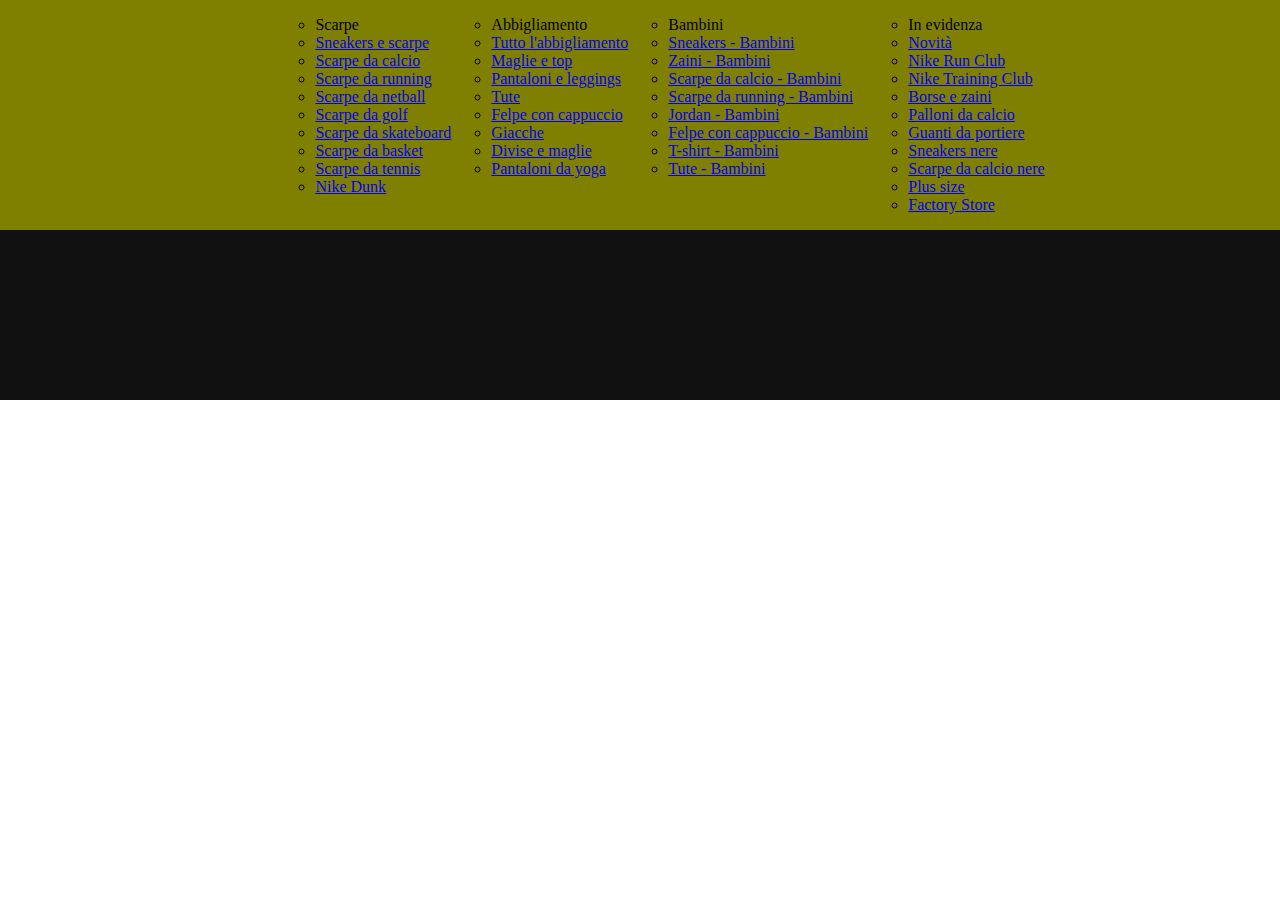
==== home.html @ a2f9f4da "update home" ====
<!DOCTYPE html>
<html lang="en">
<head>
    <meta charset="UTF-8">
    <meta http-equiv="X-UA-Compatible" content="IE=edge">
    <meta name="viewport" content="width=device-width, initial-scale=1.0">
    <link rel="stylesheet" href="home.css">
    <title>Document</title>
</head>
<body>
    <!--<nav class="nav1">
        <div class="sub-nav1">
            <a href="http://">
                <img src="assets/img/svg-basket.svg" alt="">
            </a>
            <a href="http://">
                <img src="assets/img/svg-frecciadx.svg" alt="">
            </a>
        </div>
        <div class="sub-nav1">
            <div class="menu-aiuto">
                <ul id="ul-menu-aiuto">
                    <li id="li-menu-aiuto">
                        <a class="a-menu-aiuto" id="a-nav1" href="http://">Aiuto</a>
                        <ul id="sub-ul-menu-aiuto">
                            <li>Aiuto</li>
                            <li>
                                <a id="link-menu-aiuto" href="http://">Stato ordine</a>
                            </li>
                            <li>
                                <a id="link-menu-aiuto" href="http://">Spedizione e consegna</a>
                            </li>
                            <li>
                                <a id="link-menu-aiuto" href="http://">Restituzione</a>
                            </li>
                            <li>
                                <a id="link-menu-aiuto" href="http://">Tabelle delle taglie e delle misure</a>
                            </li>
                            <li>
                                <a id="link-menu-aiuto" href="http://">Contattaci</a></li>
                            <li><a id="link-menu-aiuto" href="http://">Informativa sulla privacy</a>
                            </li>
                            <li>
                                <a id="link-menu-aiuto" href="http://">Condizioni di vendita</a>
                            </li>
                            <li>
                                <a id="link-menu-aiuto" href="http://">Condizioni d'uso</a>
                            </li>
                            <li>
                                <a id="link-menu-aiuto" href="http://">Invia feedback</a>
                            </li>
                        </ul>
                    </li>
                    <span>|</span>
                    <li> <a id="a-nav1" href="http://">Unisciti a noi</a></li>
                    <span>|</span>
                    <li><a id="a-nav1" href="http://">Accedi</a></li>
                </ul>        
            </div>   
        </div>
    </nav>
    <nav class="nav2">
        <div>
            <a href="#">
                <img src="assets/img/svg-logonike.svg" alt="">
            </a>
        </div>
        <div class="div-sub3-nav2">
            <ul class="ul-master-nav2">
                <li class="li-master-ul-nav2">
                    <a href="#">Novità</a>
                    <ul class="sub-ul-master-ul-nav2">
                        <li>In evidenza</li>
                        <li>
                            <a href="#">Tutti i nuovi arrivi</a>
                        </li>
                        <li>
                            <a href="#">Best seller</a>
                        </li>
                        <li>
                            <a href="#">Calendario dei lanci SNKRS</a>
                        </li>
                    </ul>
                    <ul class="sub-ul-master-ul-nav2">
                        <li>Novità per lui</li>
                        <li>
                            <a href="#">Scarpe</a>
                        </li>
                        <li>
                            <a href="#">Abbigliamento</a>
                        </li>
                        <li>
                            <a href="#">Attrezzatura</a>
                        </li>
                        <li>
                            <a href="#">Tutte le novità - Uomo</a>
                        </li>
                    </ul>
                    <ul class="sub-ul-master-ul-nav2">
                        <li>Novità per lei</li>
                        <li>
                            <a href="#">Scarpe</a>
                        </li>
                        <li>
                            <a href="#">Abbigliamento</a>
                        </li>
                        <li>
                            <a href="#">Attrezzatura</a>
                        </li>
                        <li>
                            <a href="#">Tutte le novità - Donna</a>
                        </li>
                    </ul>
                    <ul class="sub-ul-master-ul-nav2">
                        <li>Novità per bambini</li>
                        <li>
                            <a href="#">Scarpe - Bambino/Ragazzo</a>
                        </li>
                        <li>
                            <a href="#">Abbigliamento - Bambino/Ragazzo</a>
                        </li>
                        <li>
                            <a href="#">Scarpe - Bambina/Ragazza</a>
                        </li>
                        <li>
                            <a href="#">Abbigliamento - Bambina/Ragazza</a>
                        </li>
                        <li>
                            <a href="#">Tutte le novità bambini</a>
                        </li>
                    </ul>
                    <ul class="sub-ul-master-ul-nav2">
                        <li>Acquista per brand</li>
                        <li>
                            <a href="#">Nike Sportswear</a>
                        </li>
                        <li>
                            <a href="#">NikeLab</a>
                        </li>
                        <li>
                            <a href="#">Jordan</a>
                        </li>
                        <li>
                            <a href="#">Nike SB</a>
                        </li>
                        <li>
                            <a href="#">ACG</a>
                        </li>
                        <li>
                            <a href="#">Nike Pro</a>
                        </li>
                    </ul>   
                </li>
                <li class="li-master-ul-nav2">
                    <a href="#">Uomo</a>
                    <ul class="sub-ul-master-ul-nav2">
                        <li>In evidenza</li>
                        <li>
                            <a href="#">Novità</a>
                        </li>
                        <li>
                            <a href="#">Best seller</a>
                        </li>
                        <li>
                            <a href="#">Articoli Primaverili</a>
                        </li>
                        <li>
                            <a href="#">Calendario dei lanci SNKRS</a>
                        </li>
                        <li>
                            <a href="#">Accesso per i member</a>
                        </li>
                        <li>
                            <a href="#">Nike Essentials</a>
                        </li>
                        <li>
                            <a href="#">Materiali sostenibili</a>
                        </li>
                    </ul>
                    <ul class="sub-ul-master-ul-nav2">
                        <li>Scarpe</li>
                        <li>
                            <a href="#">Tutte le scarpe</a>
                        </li>
                        <li>
                            <a href="#">Tutte le scarpe scontate</a>
                        </li>
                        <li>
                            <a href="#">Lifestyle</a>
                        </li>
                        <li>
                            <a href="#">Running</a>
                        </li>
                        <li>
                            <a href="#">Basket</a>
                        </li>
                        <li>
                            <a href="#">Calcio</a>
                        </li>
                        <li>
                            <a href="#">Jordan</a>
                        </li>
                        <li>
                            <a href="#">Fitness e Training</a>
                        </li>
                        <li>
                            <a href="#">Skateboard</a>
                        </li>
                        <li>
                            <a href="#">Tennis</a>
                        </li>
                        <li>
                            <a href="#">Golf</a>
                        </li>
                        <li>
                            <a href="#">Personalizza con Nike By You</a>
                        </li>
                    </ul>
                    <ul class="sub-ul-master-ul-nav2">
                        <li>Abbigliamento</li>
                        <li>
                            <a href="#">Tutto l'abbigliamento</a>
                        </li>
                        <li>
                            <a href="#">Tutto l'abbigliamento scontato</a>
                        </li>
                        <li>
                            <a href="#">Felpe</a>
                        </li>
                        <li>
                            <a href="#">Maglie e t-shirt</a>
                        </li>
                        <li>
                            <a href="#">Pantaloni e tights</a>
                        </li>
                        <li>
                            <a href="#">Tute</a>
                        </li>
                        <li>
                            <a href="#">Set coordinati</a>
                        </li>
                        <li>
                            <a href="#">Shorts</a>
                        </li>
                        <li>
                            <a href="#">Giacche e smanicati</a>
                        </li>
                        <li>
                            <a href="#">Divise e maglie</a>
                        </li>
                        <li>
                            <a href="#">Polo</a>
                        </li>
                        <li>
                            <a href="#">Plus size & tall</a>
                        </li>
                        <li>
                            <a href="#">Calze</a>
                        </li>
                    </ul>
                    <ul class="sub-ul-master-ul-nav2">
                        <li>Acquista per sport</li>
                        <li>
                            <a href="#">Running</a>
                        </li>
                        <li>
                            <a href="#">Calcio</a>
                        </li>
                        <li>
                            <a href="#">Basket</a>
                        </li>
                        <li>
                            <a href="#">Tennis</a>
                        </li>
                        <li>
                            <a href="#">Golf</a>
                        </li>
                        <li>
                            <a href="#">Fitness e training</a>
                        </li>
                        <li>
                            <a href="#">Cross training</a>
                        </li>
                        <li>
                            <a href="#">Skateboard</a>
                        </li>
                        <li>
                            <a href="#">Yoga</a>
                        </li>
                    </ul>
                    <ul class="sub-ul-master-ul-nav2">
                        <li>Accesori</li>
                        <li>
                            <a href="#">Tutti gli accessori</a>
                        </li>
                        <li>
                            <a href="#">Borse e zaini</a>
                        </li>
                    </ul>
                    <ul class="sub-ul-master-ul-nav2">
                        <li>Personalizza</li>
                        <li>
                            <a href="#">Nike By You</a>
                        </li>
                        <li>
                            <a href="#">Scarpe personalizzate</a>
                        </li>
                        <li>
                            <a href="#">Maglie da calcio personalizzate</a>
                        </li>
                    </ul> 
                </li>
                <li class="li-master-ul-nav2">
                    <a href="#">Donna</a>
                    <ul class="sub-ul-master-ul-nav2">
                        <li>In evidenza</li>
                        <li>
                            <a href="#">Novità</a>
                        </li>
                        <li>
                            <a href="#">Best seller</a>
                        </li>
                        <li>
                            <a href="#">Articoli Primaverili</a>
                        </li>
                        <li>
                            <a href="#">Calendario dei lanci SNKRS</a>
                        </li>
                        <li>
                            <a href="#">Accesso per i member</a>
                        </li>
                        <li>
                            <a href="#">Nike Essentials</a>
                        </li>
                        <li>
                            <a href="#">Materiali sostenibili</a>
                        </li>
                    </ul>
                    <ul class="sub-ul-master-ul-nav2">
                        <li>Scarpe</li>
                        <li>
                            <a href="#">Tutte le scarpe</a>
                        </li>
                        <li>
                            <a href="#">Tutte le scarpe scontate</a>
                        </li>
                        <li>
                            <a href="#">Lifestyle</a>
                        </li>
                        <li>
                            <a href="#">Running</a>
                        </li>
                        <li>
                            <a href="#">Fitness e Training</a>
                        </li>
                        <li>
                            <a href="#">Jordan</a>
                        </li>
                        <li>
                            <a href="#">Basket</a>
                        </li>
                        <li>
                            <a href="#">Tennis</a>
                        </li>
                        <li>
                            <a href="#">Calcio</a>
                        </li>
                        <li>
                            <a href="#">Golf</a>
                        </li>
                        <li>
                            <a href="#">Skateboard</a>
                        </li>
                        <li>
                            <a href="#">Personalizza con Nike By You</a>
                        </li>
                    </ul>
                    <ul class="sub-ul-master-ul-nav2">
                        <li>Abbigliamento</li>
                        <li>
                            <a href="#">Tutto l'abbigliamento</a>
                        </li>
                        <li>
                            <a href="#">Tutto l'abbigliamento scontato</a>
                        </li>
                        <li>
                            <a href="#">Pantaloni e leggings</a>
                        </li>
                        <li>
                            <a href="#">Maglie e t-shirt</a>
                        </li>
                        <li>
                            <a href="#">Felpe</a>
                        </li>
                        <li>
                            <a href="#">Shorts</a>
                        </li>
                        <li>
                            <a href="#">Reggiseni sportivi</a>
                        </li>
                        <li>
                            <a href="#">Giacche e smanicati</a>
                        </li>
                        <li>
                            <a href="#">Tute</a>
                        </li>
                        <li>
                            <a href="#">Set coordinati</a>
                        </li>
                        <li>
                            <a href="#">Gonne e abiti</a>
                        </li>
                        <li>
                            <a href="#">Divise e maglie</a>
                        </li>
                        <li>
                            <a href="#">Plus size</a>
                        </li>
                        <li>
                            <a href="#">Calze</a>
                        </li>
                    </ul>
                    <ul class="sub-ul-master-ul-nav2">
                        <li>Acquista per sport</li>
                        <li>
                            <a href="#">Running</a>
                        </li>
                        <li>
                            <a href="#">Fitness e training</a>
                        </li>
                        <li>
                            <a href="#">Yoga</a>
                        </li>
                        <li>
                            <a href="#">Cross training</a>
                        </li>
                        <li>
                            <a href="#">Tennis</a>
                        </li>
                        <li>
                            <a href="#">Golf</a>
                        </li>
                        <li>
                            <a href="#">Danza</a>
                        </li>
                        <li>
                            <a href="#">BasketSkateboard</a>
                        </li>
                        <li>
                            <a href="#">Calcio</a>
                        </li>
                        <li>
                            <a href="#">Skateboard</a>
                        </li>
                    </ul>
                    <ul class="sub-ul-master-ul-nav2">
                        <li>Accesori</li>
                        <li>
                            <a href="#">Tutti gli accessori</a>
                        </li>
                        <li>
                            <a href="#">Borse e zaini</a>
                        </li>
                    </ul>
                    <ul class="sub-ul-master-ul-nav2">
                        <li>Personalizza</li>
                        <li>
                            <a href="#">Nike By You</a>
                        </li>
                        <li>
                            <a href="#">Scarpe personalizzate</a>
                        </li>
                        <li>
                            <a href="#">Maglie da calcio personalizzate</a>
                        </li>
                    </ul>
                </li>
                <li class="li-master-ul-nav2">
                    <a href="#">Bambini</a>
                    <ul class="sub-ul-master-ul-nav2">
                        <li>In evidenza</li>
                        <li>
                            <a href="#">Novità</a>
                        </li>
                        <li>
                            <a href="#">Best seller</a>
                        </li>
                        <li>
                            <a href="#">Articoli Primaverili</a>
                        </li>
                        <li>
                            <a href="#">Fleece</a>
                        </li>
                        <li>
                            <a href="#">Articoli sportivi</a>
                        </li>
                        <li>
                            <a href="#">Danza</a>
                        </li>
                        <li>
                            <a href="#">Materiali sostenibili</a>
                        </li>
                    </ul>
                    <ul class="sub-ul-master-ul-nav2">
                        <li>Scarpe</li>
                        <li>
                            <a href="#">Tutte le scarpe</a>
                        </li>
                        <li>
                            <a href="#">Tutte le scarpe sportive</a>
                        </li>
                        <li>
                            <a href="#">Neonati e bimbi piccoli (17-27)</a>
                        </li>
                        <li>
                            <a href="#">Bambini (27,5-35)</a>
                        </li>
                        <li>
                            <a href="#">Ragazzi (35,5-40)</a>
                        </li>
                        <li>
                            <a href="#">Lifestyle</a>
                        </li>
                        <li>
                            <a href="#">Calcio</a>
                        </li>
                        <li>
                            <a href="#">Running</a>
                        </li>
                        <li>
                            <a href="#">Jordan</a>
                        </li>
                        <li>
                            <a href="#">Air Max</a>
                        </li>
                        <li>
                            <a href="#">Air Force 1</a>
                        </li>
                    </ul>
                    <ul class="sub-ul-master-ul-nav2">
                        <li>Abbigliamento - Bambino/Ragazzo</li>
                        <li>
                            <a href="#">Tutto l'abbigliamento - Bambino/Ragazzo</a>
                        </li>
                        <li>
                            <a href="#">Neonati e bimbi piccoli (0-36 mesi)</a>
                        </li>
                        <li>
                            <a href="#">Bambini (96-128 cm)</a>
                        </li>
                        <li>
                            <a href="#">Ragazzi (122-170 cm)</a>
                        </li>
                        <li>
                            <a href="#">Abbigliamento sportivo</a>
                        </li>
                        <li>
                            <a href="#">Felpe</a>
                        </li>
                        <li>
                            <a href="#">Pantaloni e tights</a>
                        </li>
                        <li>
                            <a href="#">Tute</a>
                        </li>
                        <li>
                            <a href="#">Giacche e smanicati</a>
                        </li>
                        <li>
                            <a href="#">Maglie e t-shirt</a>
                        </li>
                        <li>
                            <a href="#">Shorts</a>
                        </li>
                        <li>
                            <a href="#">Divise e maglie</a>
                        </li>
                        <li>
                            <a href="#">Calze</a>
                        </li>
                    </ul>
                    <ul class="sub-ul-master-ul-nav2">
                        <li>Abbigliamento - Bambina/Ragazza</li>
                        <li>
                            <a href="#">Tutto l'abbigliamento - Bambina/Ragazza</a>
                        </li>
                        <li>
                            <a href="#">Neonati e bimbi piccoli (0-36 mesi)</a>
                        </li>
                        <li>
                            <a href="#">Bambini (96-128 cm)</a>
                        </li>
                        <li>
                            <a href="#">Ragazzi (122-170 cm)</a>
                        </li>
                        <li>
                            <a href="#">Abbigliamento sportivo</a>
                        </li>
                        <li>
                            <a href="#">Reggiseni sportivi</a>
                        </li>
                        <li>
                            <a href="#">Felpe</a>
                        </li>
                        <li>
                            <a href="#">Pantaloni e leggings</a>
                        </li>
                        <li>
                            <a href="#">Tute</a>
                        </li>
                        <li>
                            <a href="#">Giacche e smanicati</a>
                        </li>
                        <li>
                            <a href="#">Maglie e t-shirt</a>
                        </li>
                        <li>
                            <a href="#">Shorts</a>
                        </li>
                        <li>
                            <a href="#">Gonne e abiti</a>
                        </li>
                        <li>
                            <a href="#">Divise e maglie</a>
                        </li>
                        <li>
                            <a href="#">Calze</a>
                        </li>
                    </ul>
                    <ul class="sub-ul-master-ul-nav2">
                        <li>Neonati e bimbi piccoli</li>
                        <li>
                            <a href="#">Bimba</a>
                        </li>
                        <li>
                            <a href="#">Bimbo</a>
                        </li>
                        <li>
                            <a href="#">Tutte le scarpe - Bimbi</a>
                        </li>
                        <li>
                            <a href="#">Tutto l'abbigliamento - Bimbi</a>
                        </li>
                        <li>
                            <a href="#">Completi per bimbi</a>
                        </li>
                    </ul>
                    <ul class="sub-ul-master-ul-nav2">
                        <li>Accesori</li>
                        <li>
                            <a href="#">Borse e zaini</a>
                        </li>
                        <li>
                            <a href="#">Cappelli</a>
                        </li>
                    </ul>
                </li>
                <li class="li-master-ul-nav2">
                    <a href="#">Outlet</a>
                    <ul class="sub-ul-master-ul-nav2">
                        <li>In evidenza</li>
                        <li>
                            <a href="#">Tutti gli articoli scontati</a>
                        </li>
                        <li>
                            <a href="#">Capi invernali scontati</a>
                        </li>
                    </ul>
                    <ul class="sub-ul-master-ul-nav2">
                        <li>Sconti per lui</li>
                        <li>
                            <a href="#">Best seller per lui</a>
                        </li>
                        <li>
                            <a href="#">Scarpe</a>
                        </li>
                        <li>
                            <a href="#">Abbigliamento</a>
                        </li>
                        <li>
                            <a href="#">Accessori</a>
                        </li>
                        <li>
                            <a href="#">Felpe</a>
                        </li>
                        <li>
                            <a href="#">Pantaloni e tights</a>
                        </li>
                        <li>
                            <a href="#">Giacche e smanicati</a>
                        </li>
                        <li>
                            <a href="#">Tutti gli articoli in sconto - Uomo</a>
                        </li>
                    </ul>
                    <ul class="sub-ul-master-ul-nav2">
                        <li>Sconti per lei</li>
                        <li>
                            <a href="#">Best seller per lei</a>
                        </li>
                        <li>
                            <a href="#">Scarpe</a>
                        </li>
                        <li>
                            <a href="#">Abbigliamento</a>
                        </li>
                        <li>
                            <a href="#">Accessori</a>
                        </li>
                        <li>
                            <a href="#">Felpe</a>
                        </li>
                        <li>
                            <a href="#">Pantaloni e leggings</a>
                        </li>
                        <li>
                            <a href="#">Giacche e smanicati</a>
                        </li>
                        <li>
                            <a href="#">Reggiseni sportivi</a>
                        </li>
                        <li>
                            <a href="#">Tutti gli articoli in sconto - Donna</a>
                        </li>
                    </ul>
                    <ul class="sub-ul-master-ul-nav2">
                        <li>Sconti per bambini</li>
                        <li>
                            <a href="#">Best seller per lei</a>
                        </li>
                        <li>
                            <a href="#">Scarpe</a>
                        </li>
                        <li>
                            <a href="#">Abbigliamento</a>
                        </li>
                        <li>
                            <a href="#">Accessori</a>
                        </li>
                        <li>
                            <a href="#">Felpe</a>
                        </li>
                        <li>
                            <a href="#">Pantaloni e leggings</a>
                        </li>
                        <li>
                            <a href="#">Giacche e smanicati</a>
                        </li>
                        <li>
                            <a href="#">Reggiseni sportivi</a>
                        </li>
                        <li>
                            <a href="#">Tutti gli articoli in sconto - Bambini</a>
                        </li>
                    </ul>
                    <ul class="sub-ul-master-ul-nav2">
                        <li>Sconti per sport</li>
                        <li>
                            <a href="#">Running</a>
                        </li>
                        <li>
                            <a href="#">Fitness e training</a>
                        </li>
                        <li>
                            <a href="#">Yoga</a>
                        </li>
                        <li>
                            <a href="#">Calcio</a>
                        </li>
                        <li>
                            <a href="#">Basket</a>
                        </li>
                        <li>
                            <a href="#">Tennis</a>
                        </li>
                        <li>
                            <a href="#">Golf</a>
                        </li>
                    </ul>
                </li>
                <li class="li-master-ul-nav2">
                    <a href="#">Collezioni</a>
                    <ul class="sub-ul-master-ul-nav2">
                        <li>Di tendenza</li>
                        <li>
                            <a href="#">Scarpe Air</a>
                        </li>
                        <li>
                            <a href="#">FlyEase</a>
                        </li>
                        <li>
                            <a href="#">Flyknit</a>
                        </li>
                        <li>
                            <a href="#">Air Zoom</a>
                        </li>
                        <li>
                            <a href="#">Jordan X Paris Saint-Germain</a>
                        </li>
                        <li>
                            <a href="#">Scarpe LeBron James</a>
                        </li>
                        <li>
                            <a href="#">Scarpe SuperRep</a>
                        </li>
                        <li>
                            <a href="#">Air Force 1 - Donna</a>
                        </li>
                        <li>
                            <a href="#">Air Force 1 bianche</a>
                        </li>
                        <li>
                            <a href="#">Nike Essentials</a>
                        </li>
                    </ul>
                    <ul class="sub-ul-master-ul-nav2">
                        <li>Lifestyle</li>
                        <li>
                            <a href="#">Air Force 1</a>
                        </li>
                        <li>
                            <a href="#">Blazer</a>
                        </li>
                        <li>
                            <a href="#">Air Max</a>
                        </li>
                        <li>
                            <a href="#">Air Max 90</a>
                        </li>
                        <li>
                            <a href="#">Air Max 270</a>
                        </li>
                        <li>
                            <a href="#">Air Max Plus</a>
                        </li>
                        <li>
                            <a href="#">Staple Kicks</a>
                        </li>
                        <li>
                            <a href="#">Air Jordan 1</a>
                        </li>
                    </ul>
                    <ul class="sub-ul-master-ul-nav2">
                        <li>Running</li>
                        <li>
                            <a href="#">React</a>
                        </li>
                        <li>
                            <a href="#">Pegasus</a>
                        </li>
                        <li>
                            <a href="#">Air Zoom</a>
                        </li>
                    </ul>
                    <ul class="sub-ul-master-ul-nav2">
                        <li>Calcio</li>
                        <li>
                            <a href="#">Phantom</a>
                        </li>
                        <li>
                            <a href="#">Mercurial</a>
                        </li>
                        <li>
                            <a href="#">Tiempo</a>
                        </li>
                        <li>
                            <a href="#">Calcio a 5</a>
                        </li>
                        <li>
                            <a href="#">Collezione delle nazionali</a>
                        </li>
                        <li>
                            <a href="#">Squadre di calcio</a>
                        </li>
                        <li>
                            <a href="#">F.C. Barcellona</a>
                        </li>
                        <li>
                            <a href="#">Liverpool F.C.</a>
                        </li>
                        <li>
                            <a href="#">Paris Saint-Germain</a>
                        </li>
                        <li>
                            <a href="#">Cristiano Ronaldo</a>
                        </li>
                        <li>
                            <a href="#">Inter</a>
                        </li>
                    </ul>
                    <ul class="sub-ul-master-ul-nav2">
                        <li>Bambini</li>
                        <li>
                            <a href="#">Air Max</a>
                        </li>
                        <li>
                            <a href="#">Air Force</a>
                        </li>
                        <li>
                            <a href="#">Running</a>
                        </li>
                        <li>
                            <a href="#">Calcio</a>
                        </li>
                        <li>
                            <a href="#">Basket</a>
                        </li>
                        <li>
                            <a href="#">Fitness e training</a>
                        </li>
                        <li>
                            <a href="#">Jordan</a>
                        </li>
                        <li>
                            <a href="#">Skateboard</a>
                        </li>
                        <li>
                            <a href="#">Tennis</a>
                        </li>
                        <li>
                            <a href="#">Golf</a>
                        </li>
                    </ul>
                </li>
            </ul>
        </div>
        <div>
            <div>
                <input type="text">
                <button>
                    <img src="" alt="">
                </button>
            </div>
            <div>
                <img src="" alt="">
                <img src="" alt="">
            </div>
        </div>
    </nav>
    <main>
        <section>
            <a class="link-img-header" href="#">
                <img id="img-header" src="assets/img/image-header.jpg" alt="">
                <p id="p-header">Nike Air Zoom SuperRep 3</p>
                <h1 id="title-header">IL MIGLIOR ALLENAMENTO HIT COMINCIA DA QUI</h1>
                <a id="link-buy-header" href="#">Acquista</a>
            </a>
        </section>
        <section class="navbar-shopping">
            <div class="top-navbar-shopping">
                <h2>Preparati</h2>
                <div class="cont-scroll-sxdx">
                    <div class="background-scroll-sxdx">
                        <img src="assets/img/svg-scorrimento-sx.svg" alt="">
                    </div>
                    <div class="background-scroll-sxdx">
                        <img src="assets/img/svg-scorrimento-dx.svg" alt="">
                    </div>
                </div>
            </div>
            <div class="scroll-navbar-shopping">
                <ul class="list-navbar-shopping">
                    <li class="sub-list-navbar-shopping">
                        <img src="assets/img/img-1-scorrimento.jpg" alt="">
                        <div class="text-list-navbar-shopping">
                            <div class="div-textbuy-list-navbar-shopping">
                                <h4>Nike Air Zoom SuperRep 3</h4>
                                <p>Scarpa da HIIT - Donna</p>
                            </div>
                            <p>
                                <span>129,99 €</span>
                            </p>
                        </div>
                    </li>
                    <li class="sub-list-navbar-shopping">
                        <img src="assets/img/img-2-scorrimento.jpg" alt="">
                        <div class="text-list-navbar-shopping">
                            <div class="div-textbuy-list-navbar-shopping">
                                <h4>Nike Air Zoom SuperRep 3</h4>
                                <p>Scarpa da HIIT - Uomo</p>
                            </div>
                            <p>
                                <span>129,99 €</span>
                            </p>
                        </div>
                    </li>
                    <li class="sub-list-navbar-shopping">
                        <img src="assets/img/img-3-scorrimento.jpg" alt="">
                        <div class="text-list-navbar-shopping">
                            <div class="div-textbuy-list-navbar-shopping">
                                <h4>Nike Dri-FIT</h4>
                                <p>Maglia da training senza cuciture - Uomo</p>
                            </div>
                            <p>
                                <span>54,99 €</span>
                            </p>
                        </div>
                    </li>
                    <li class="sub-list-navbar-shopping">
                        <img src="assets/img/img-4-scorrimento.jpg" alt="">
                        <div class="text-list-navbar-shopping">
                            <div class="div-textbuy-list-navbar-shopping">
                                <h4>Nike Pro Dri-FIT Flex</h4>
                                <p>Shorts da training 15 cm - Uomo</p>
                            </div>
                            <p>
                                <span>64,99 €</span>
                            </p>
                        </div>
                    </li>
                    <li class="sub-list-navbar-shopping">
                        <img src="assets/img/img-5-scorrimento.jpg" alt="">
                        <div class="text-list-navbar-shopping">
                            <div class="div-textbuy-list-navbar-shopping">
                                <h4>Nike Dri-FIT Alpha</h4>
                                <p>Bra imbottito a sostegno elevato con zip anteriore - Donna</p>
                            </div>
                            <p>
                                <span>59,99 €</span>
                            </p>
                        </div>
                    </li>
                    <li class="sub-list-navbar-shopping">
                        <img src="assets/img/img-6-scorrimento.jpg" alt="">
                        <div class="text-list-navbar-shopping">
                            <div class="div-textbuy-list-navbar-shopping">
                                <h4>Nike Dri-FIT One Luxe</h4>
                                <p>Leggins stampati a 7/8 a vita media - Donna</p>
                            </div>
                            <p>
                                <span>94,99 €</span>
                            </p>
                        </div>
                    </li>
                    <li class="sub-list-navbar-shopping">
                        <img src="assets/img/img-7-scorrimento.jpg" alt="">
                        <div class="text-list-navbar-shopping">
                            <div class="div-textbuy-list-navbar-shopping">
                                <h4>Nike Dri-FIT One Luxe</h4>
                                <p>Canotta Slim Fit - Donna</p>
                            </div>
                            <p>
                                <span>44,99 €</span>
                            </p>
                        </div>
                    </li>
                    <li class="sub-list-navbar-shopping">
                        <img src="assets/img/img-8-scorrimento.jpg" alt="">
                        <div class="text-list-navbar-shopping">
                            <div class="div-textbuy-list-navbar-shopping">
                                <h4>Nike Therma-FIT</h4>
                                <p>Felpa corta Novelty in fleece a giracollo - Donna</p>
                            </div>
                            <p>
                                <span>94,99 €</span>
                            </p>
                        </div>
                    </li>
                    <li class="sub-list-navbar-shopping">
                        <img src="assets/img/img-9-scorrimento.jpg" alt="">
                        <div class="text-list-navbar-shopping">
                            <div class="div-textbuy-list-navbar-shopping">
                                <h4>Nike Dri-FIT Run Division</h4>
                                <p>Leggins da running a vita media - Donna</p>
                            </div>
                            <p>
                                <span>124,99 €</span>
                            </p>
                        </div>
                    </li>
                    <li class="sub-list-navbar-shopping">
                        <img src="assets/img/img-10-scorrimento.jpg" alt="">
                        <div class="text-list-navbar-shopping">
                            <div class="div-textbuy-list-navbar-shopping">
                                <h4>Nike Metcon 7</h4>
                                <p>Scarpa da training - Donna</p>
                            </div>
                            <p>
                                <span>129,99 €</span>
                            </p>
                        </div>
                    </li>
                </ul>
            </div>
        </section>
        <section class="section1-shopping">
            <h2>Articoli su misura per te</h2>
            <div class="contm-section1-shopping">
                <div class="sub1-contm-section1-shopping">
                    <a id="link-section1-shopping" href="#">
                        <div class="div-textbuy-section1-shopping">
                            <p>Articoli in evidenza da donna</p>
                            <a href="#">Acquista</a>
                        </div> 
                    </a>
                </div>
                <div class="sub2-contm-section1-shopping">
                    <a id="link-section1-shopping" href="#">
                        <div class="div-textbuy-section1-shopping">
                            <p>Ultime novità da uomo</p>
                            <a href="#">Acquista</a>
                        </div> 
                    </a>
                </div>
                <div class="sub3-contm-section1-shopping">
                    <a id="link-section1-shopping" href="#">
                        <div class="div-textbuy-section1-shopping">
                            <p>Modelli per bambini</p>
                            <a href="#">Acquista</a>
                        </div> 
                    </a>
                </div>
            </div> 
        </section>
        <section class="navbar-shopping">
            <div class="top-navbar-shopping">
                <h2>I trand del momento</h2>
                <div class="cont-scroll-sxdx">
                    <div class="background-scroll-sxdx">
                        <img src="assets/img/svg-scorrimento-sx.svg" alt="">
                    </div>
                    <div class="background-scroll-sxdx">
                        <img src="assets/img/svg-scorrimento-dx.svg" alt="">
                    </div>
                </div>
            </div>
            <div class="scroll-navbar-shopping">
                <ul class="list-navbar-shopping">
                    <li class="sub-list-navbar-shopping">
                        <img src="assets/img/img-1-scorrimento2.jpg" alt="">
                        <div class="text-list-navbar-shopping">
                            <div class="div-textbuy-list-navbar-shopping">
                                <h4>Nike Air Force 1 '07</h4>
                                <p>Scarpa - Donna</p>
                            </div>
                            <p>
                                <span>109,99 €</span>
                            </p>
                        </div>
                    </li>
                    <li class="sub-list-navbar-shopping"v>
                        <img src="assets/img/img-2-scorrimento2.jpg" alt="">
                        <div class="text-list-navbar-shopping">
                            <div class="div-textbuy-list-navbar-shopping">
                                <h4>Nike Air Zoom SuperRep 3</h4>
                                <p>Scarpa da HIIT - Uomo</p>
                            </div>
                            <p>
                                <span>129,99 €</span>
                            </p>
                        </div>
                    </li>
                    <li class="sub-list-navbar-shopping">
                        <img src="assets/img/img-3-scorrimento2.jpg" alt="">
                        <div class="text-list-navbar-shopping">
                            <div class="div-textbuy-list-navbar-shopping">
                                <h4>Nike Air Force 1'07 LV8</h4>
                                <p>Scarpa - Uomo</p>
                            </div>
                            <p>
                                <span>119,99 €</span>
                            </p>
                        </div>
                    </li>
                    <li class="sub-list-navbar-shopping">
                        <img src="assets/img/img-4-scorrimento2.jpg" alt="">
                        <div class="text-list-navbar-shopping">
                            <div class="div-textbuy-list-navbar-shopping">
                                <h4>Nike Air Force 1</h4>
                                <p>Scarpa - Ragazzi</p>
                            </div>
                            <p>
                                <span>89,99 €</span>
                            </p>
                        </div>
                    </li>
                    <li class="sub-list-navbar-shopping">
                        <img src="assets/img/img-5-scorrimento2.jpg" alt="">
                        <div class="text-list-navbar-shopping">
                            <div class="div-textbuy-list-navbar-shopping">
                                <h4>Nike Dri-FIT Alpha</h4>
                                <p>Bra imbottito a sostegno elevato con zip anteriore - Donna</p>
                            </div>
                            <p>
                                <span>59,99 €</span>
                            </p>
                        </div>
                    </li>
                    <li class="sub-list-navbar-shopping">
                        <img src="assets/img/img-6-scorrimento2.jpg" alt="">
                        <div class="text-list-navbar-shopping">
                            <div class="div-textbuy-list-navbar-shopping">
                                <h4>Air Jordan 1 Low</h4>
                                <p>Scarpa - Uomo</p>
                            </div>
                            <p>
                                <span>109,99 €</span>
                            </p>
                        </div>
                    </li>
                    <li class="sub-list-navbar-shopping">
                        <img src="assets/img/img-7-scorrimento2.jpg" alt="">
                        <div class="text-list-navbar-shopping">
                            <div class="div-textbuy-list-navbar-shopping">
                                <h4>Nike Air Force 1'07 LV8</h4>
                                <p>Scarpa - Uomo</p>
                            </div>
                            <p>
                                <span>44,99 €</span>
                            </p>
                        </div>
                    </li>
                    <li class="sub-list-navbar-shopping">
                        <img src="assets/img/img-8-scorrimento2.jpg" alt="">
                        <div class="text-list-navbar-shopping">
                            <div class="div-textbuy-list-navbar-shopping">
                                <h4>Nike Blazer Mid '77 Vintage</h4>
                                <p>Scarpa - Uomo</p>
                            </div>
                            <p>
                                <span>99,99 €</span>
                            </p>
                        </div>
                    </li>
                    <li class="sub-list-navbar-shopping">
                        <img src="assets/img/img-9-scorrimento2.jpg" alt="">
                        <div class="text-list-navbar-shopping">
                            <div class="div-textbuy-list-navbar-shopping">
                                <h4>Nike Dri-FIT Run Division</h4>
                                <p>Leggins da running a vita media - Donna</p>
                            </div>
                            <p>
                                <span>124,99 €</span>
                            </p>
                        </div>
                    </li>
                    <li class="sub-list-navbar-shopping">
                        <img src="assets/img/img-10-scorrimento2.jpg" alt="">
                        <div class="text-list-navbar-shopping">
                            <div class="div-textbuy-list-navbar-shopping">
                                <h4>Nike Metcon 7</h4>
                                <p>Scarpa da training - Donna</p>
                            </div>
                            <p>
                                <span>129,99 €</span>
                            </p>
                        </div>
                    </li>
                </ul>
            </div>
        </section>
        <section class="section2-shopping">
            <h2>Da non perdere</h2>
            <a class="link-img-header" href="#">
                <img src="assets/img/img-forvideo.jpg" alt="">
                <p id="p-header">Nike Air Max Dawn</p>
                <h4 id="title-header">NOVITÀ</h4>
                <p id="p-link-section2-shopping">Esci dalla comfort zone e libera la tua vena creativa con Air Max Dawn, ispirata a uno stile running rétro ma con un look moderno.</p>
                <a id="link-buy-header" href="#">Acquista</a>
            </a>
        </section>
        <section class="section3-shopping">
            <h2>Scopri le nostre app</h2>
            <div class="contm-section3-shopping">
                <div class="sub1-contm-section3-shopping">
                    <a id="link-section1-shopping" href="#">
                        <div class="div-textbuy-section1-shopping">
                            <p>Articoli in evidenza da donna</p>
                            <a href="#">Acquista</a>
                        </div> 
                    </a>
                </div>
                <div class="sub2-contm-section3-shopping">
                    <a id="link-section1-shopping" href="#">
                        <div class="div-textbuy-section1-shopping">
                            <p>Ultime novità da uomo</p>
                            <a href="#">Acquista</a>
                        </div> 
                    </a>
                </div>
            </div> 
        </section>
        <section class="section-membership">
            <h2>Unisciti a noi</h2>
            <a id="link-section-membership" href="#">
                <div class="cont-section-membership">
                    <h4>LA TUA MEMBERSHIP NIKE</h4>
                    <p>Diventa member e mostra che ci tieni con Nike By You</p>
                    <a id="link-cont-section-membership" href="#">Unisciti a noi</a>
                </div>
            </a>
        </section>
        <section class="last-section">
            <h2>Altro da Nike</h2>
            <div class="contm-last-section">
                <div class="cont1-last-section">
                    <a id="link-last-section" href="#">
                        <div class="div-last-section">
                            <a href="#">Uomo</a>
                        </div> 
                    </a>
                </div>
                <div class="cont2-last-section">
                    <a id="link-last-section" href="#">
                        <div class="div-last-section">
                            <a href="#">Donna</a>
                        </div> 
                    </a>
                </div>
                <div class="cont3-last-section">
                    <a id="link-last-section" href="#">
                        <div class="div-last-section">
                            <a href="#">Bambini</a>
                        </div> 
                    </a>
                </div>
            </div>
        </section>
    </main>-->
    <footer>
        <section class="top-footer">
            <div>
                <ul class="ul-top-footer">
                    <li >
                        <ul>
                            <li>Scarpe</li>
                            <li><a href="#">Sneakers e scarpe</a></li>
                            <li><a href="#">Scarpe da calcio</a></li>
                            <li><a href="#">Scarpe da running</a></li>
                            <li><a href="#">Scarpe da netball</a></li>
                            <li><a href="#">Scarpe da golf</a></li>
                            <li><a href="#">Scarpe da skateboard</a></li>
                            <li><a href="#">Scarpe da basket</a></li>
                            <li><a href="#">Scarpe da tennis</a></li>
                            <li><a href="#">Nike Dunk</a></li>
                        </ul>
                    </li>
                    <li>
                        <ul>
                            <li>Abbigliamento</li>
                            <li><a href="#">Tutto l'abbigliamento</a></li>
                            <li><a href="#">Maglie e top</a></li>
                            <li><a href="#">Pantaloni e leggings</a></li>
                            <li><a href="#">Tute</a></li>
                            <li><a href="#">Felpe con cappuccio</a></li>
                            <li><a href="#">Giacche</a></li>
                            <li><a href="#">Divise e maglie</a></li>
                            <li><a href="#">Pantaloni da yoga</a></li>
                        </ul>
                    </li>
                    <li>
                        <ul>
                            <li>Bambini</li>
                            <li><a href="#">Sneakers - Bambini</a></li>
                            <li><a href="#">Zaini - Bambini</a></li>
                            <li><a href="#">Scarpe da calcio - Bambini</a></li>
                            <li><a href="#">Scarpe da running - Bambini</a></li>
                            <li><a href="#">Jordan - Bambini</a></li>
                            <li><a href="#">Felpe con cappuccio - Bambini</a></li>
                            <li><a href="#">T-shirt - Bambini</a></li>
                            <li><a href="#">Tute - Bambini</a></li>
                        </ul>
                    </li>
                    <li>
                        <ul>
                            <li>In evidenza</li>
                            <li><a href="#">Novità</a></li>
                            <li><a href="#">Nike Run Club</a></li>
                            <li><a href="#">Nike Training Club</a></li>
                            <li><a href="#">Borse e zaini</a></li>
                            <li><a href="#">Palloni da calcio</a></li>
                            <li><a href="#">Guanti da portiere</a></li>
                            <li><a href="#">Sneakers nere</a></li>
                            <li><a href="#">Scarpe da calcio nere</a></li>
                            <li><a href="#">Plus size</a></li>
                            <li><a href="#">Factory Store</a></li>
                        </ul>
                    </li>
                </ul>
            </div>
        </section>
        <!--<section class="footer">
            <div class="cont1-master-footer">
                <div class="subcont1-master-footer">
                    <ul>
                        <li><a href="#">GIFT CARD</a></li>
                        <li><a href="#">TROVA UN NEGOZIO</a></li>
                        <li><a href="#">ISCRIVITI ALLA NEWSLETTER</a></li>
                        <li><a href="#">DIVENTA MEMBER</a></li>
                        <li><a href="#">SCONTO STUDENTI</a></li>
                        <li><a href="#">INVIA FEEDBACK</a></li>
                        <li><a href="#">CODICI PROMOZIONALI</a></li>
                    </ul>
                    <ul>
                        <li><a href="#">HAI BISOGNO DI AIUTO?</a></li>
                        <li><a href="#"> Stato dell'ordine</a></li>
                        <li><a href="#">spedizione e consegna</a></li>
                        <li><a href="#">Resi</a></li>
                        <li><a href="#">Opzione di pagamento</a></li>
                        <li><a href="#">Contattaci</a></li>
                        <li><a href="#">Assistenza Codici promozionali Nike</a></li>
                    </ul>
                    <ul>
                        <li><a href="#">INFORMAZIONI SU NIKE</a></li>
                        <li><a href="#">News</a></li>
                        <li><a href="#">Lavora con noi</a></li>
                        <li><a href="#">Investitori</a></li>
                        <li><a href="#">Sostenibilità</a></li>
                    </ul>
                    <ul>
                        <li><a href="#">LE APP NIKE</a></li>
                        <li><a href="#">Nike Run Club</a></li>
                        <li><a href="#">Nike Training Club</a></li>
                    </ul>
                </div>
                <div class="cont2-footer">
                    <ul>
                        <li>
                            <a href="#">
                                <img src="assets/img/svg-twitter.svg" alt="">
                            </a></li>
                        <li>
                            <a href="#">
                                <img src="assets/img/svg-facebook.svg" alt="">
                            </a></li>
                        <li>
                            <a href="#">
                                <img src="assets/img/svg-youtube.svg" alt="">
                            </a></li>
                        <li>
                            <a href="#">
                                <img src="assets/img/svg-instagram.svg" alt="">
                            </a></li>
                    </ul>
                </div>
            </div>
            <div class="cont2-master-footer">
                <ul>
                    <li><a href="#">Guide</a></li>
                    <li><a href="#">Condizioni d'uso</a></li>
                    <li><a href="#">Condizioni di vendita</a></li>
                    <li><a href="#">Info Legali e Societarie</a></li>
                    <li><a href="#">Informativa sulla privacy e sui cookie</a></li>
                </ul>
            </div>
            <div class="cont3-master-footer">
                <div class="sub1cont3-master-footer">
                    <a href="#">
                        <img src="assets/img/svg-position.svg" alt="">
                        <p>Italia</p>
                    </a>
                    <p>@ 2022 Nike, Inc. Tutti i diritti riservati</p>
                </div>
                <div class="sub2cont3-master-footer">
                    <a href="#">Impostazione sui cookie</a>
                </div>
            </div>
        </section>-->
    </footer>
</body>
</html>
---- home.css ----
body {
    /*height: 100vh;*/
    width: 100%;
    margin: 0;
}

        /*prima nav*/

.nav1 {
    box-sizing: border-box;
    display: flex;
    justify-content: space-between;
    align-items: center;
}

#ul-menu-aiuto {
    display: flex;
    list-style-type: none;
    gap: 0 10px;
    padding: 0;
    margin: 0;
    align-items: center;
}

#li-menu-aiuto {
    height: 29px;
    display: flex;
    align-items: center;
}

#li-menu-aiuto:hover > #sub-ul-menu-aiuto {
    display: flex;
    flex-direction: column;
}

#sub-ul-menu-aiuto {
    position: absolute;
    right: 35px;
    top: 29px;
    display: none;
    list-style-type: none;
}

#sub-ul-menu-aiuto li a {
    color: grey;
}

#sub-ul-menu-aiuto li a:hover {
    color: #111;
}

.sub-nav1 {
    display: flex;
    align-items: center;
}

.sub-nav1 a {
    text-decoration: none;
    color: #111;
}

#a-nav1:hover {
    color: grey;
}

        /*seconda nav*/

.nav2 {
    display: flex;
}

.div-sub3-nav2 {
    display: flex;
    align-items: center;
}

.ul-master-nav2 {
    display: flex;
    list-style-type: none;
    gap: 0 10px;
    padding: 0;
    margin: 0;
    align-items: center;
    border: 2px solid red;
}

.li-master-ul-nav2 {
    height: 29px;
    display: flex;
    align-items: center;
    border: 2px solid red;
}

.li-master-ul-nav2:hover > .sub-ul-master-ul-nav2 {
    display: flex;
    flex-direction: column;
    border: 2px solid red;
    align-items: center;
    gap: 15px 25px;

}

.sub-ul-master-ul-nav2 {
    width: 100%;
    position: absolute;
    right: 1px;
    top: 90px;
    display: none;
    list-style-type: none;
    border: 2px solid red;
}

/* da qui partono i blocchi del main*/

        /*primo blocco*/

main {
    width: 100%;
}

.link-img-header {
    width: 100%;
    display: flex;
    flex-direction: column;
    align-items: center;
    text-decoration: none;
}

#img-header {
    width: 100%;
}

#link-buy-header {
    background-color: #111;
    padding: 8px 15px;
    margin-left: 48%;
    border-radius: 50px;
    text-decoration: none;
    color: white;
    
}

#link-buy-header:hover {
    background-color: grey;
}

#p-header {
    color: #111;
    margin: 50px 0px 0px 0px;
    font-size: 18px;

}

#title-header {
    display: block;
    width: 65%;
    color: #111;
    font-size: 60px;
    font-weight: bolder;
    text-justify: distribute;
    margin: 0;
    text-align: center;
    padding-bottom: 30px;
}

        /*secondo blocco*/

.navbar-shopping {
    display: flex;
    flex-direction: column;
    margin-top: 50px;
}

.top-navbar-shopping {
    width: 100%;
    display: flex;
    justify-content: space-between;
}

.cont-scroll-sxdx {
    display: flex;
}

.background-scroll-sxdx {
    height: 45px;
    width: 45px;
    border-radius: 50%;
    background-color: rgb(161, 161, 161);
    display: flex;
    align-items: center;
    justify-content: center;
}

.scroll-navbar-shopping {
    overflow-x: scroll;
}

.list-navbar-shopping {
    display: flex;
    list-style-type: none;
}

.sub-list-navbar-shopping {
    padding: 5px;
    margin: 5px;
}

.text-list-navbar-shopping {
    display: flex;
    justify-content: space-between;
}

.text-list-navbar-shopping p {
    margin-top: 21px;
}

.div-textbuy-list-navbar-shopping h4 {
    margin-bottom: 1px;
}

.div-textbuy-list-navbar-shopping p {
    margin-top: 1px;
}

        /*terzo blocco*/

.section1-shopping {
    width: 100%;
    margin-top: 50px;
}

.contm-section1-shopping {
    width: 100%;
    height: 1100px;
    display: grid;
    grid-template-columns: 1fr 15px 1fr;
    grid-template-rows: 1fr 15px 1fr;
}

#link-section1-shopping {
    text-decoration: none;
    background-color: transparent;
}

.sub1-contm-section1-shopping {
    grid-area: 1/1/4/2;
    background-image: url("assets/img/img-donna.jpg");
    background-repeat: no-repeat;
    background-size: cover;
    display: flex;
    flex-direction: column-reverse;
}

.sub2-contm-section1-shopping {
    grid-area: 1/3/2/4;
    background-image: url("assets/img/img-uomo.jpg");
    background-repeat: no-repeat;
    background-size: cover;
    display: flex;
    flex-direction: column-reverse;
}

.sub3-contm-section1-shopping {
    grid-area: 3/3/4/4;
    background-image: url("assets/img/img-bambina.jpg");
    background-repeat: no-repeat;
    background-size: cover;
    display: flex;
    flex-direction: column-reverse;
}

.div-textbuy-section1-shopping {
    padding: 0 0 40px 40px;
}

.div-textbuy-section1-shopping p {
    color: white;
    padding-bottom: 15px;
    font-size: 18px;
}

.div-textbuy-section1-shopping a {
    background-color: white;
    padding: 8px 15px;
    border-radius: 50px;
    text-decoration: none;
    color: #111;
    font-size: 18px;
    margin-left: 0px;
}

.div-textbuy-section1-shopping a:hover {
    background-color: grey;
}

        /*quarto blocco*/

.section2-shopping {
    width: 100%;
    margin-top: 50px;
}

.section2-shopping a img {
    width: 100%;
}

#p-link-section2-shopping {
    color: #111;
    font-size: 20px;
    margin-top: 0;
    padding-bottom: 20px;
    
}
        /*quinto blocco*/

.section3-shopping {
   width: 100%;
   height: 650px; 
   margin-top: 50px;
}

.contm-section3-shopping {
    height: 100%;
    display: grid;
    grid-template-columns: 1fr 15px 1fr;
    grid-template-rows: 1fr;
}

.sub1-contm-section3-shopping {
    grid-area: 1/1/2/2;
    background-image: url("assets/img/img-nikeapp.jpg");
    background-repeat: no-repeat;
    background-size: cover;
    display: flex;
    flex-direction: column-reverse;
}

.sub2-contm-section3-shopping {
    grid-area: 1/3/2/4;
    background-image: url("assets/img/img-trainingclub.jpg");
    background-repeat: no-repeat;
    background-size: cover;
    display: flex;
    flex-direction: column-reverse;
}

        /*sesto blocco*/

.section-membership {
    margin-top: 100px;
    width: 100%;
}

.section-membership h2 {

}

#link-section-membership {
    text-decoration: none;
    color: white;
    background-color: transparent;
}

.cont-section-membership {
    width: 100%;
    height: 300px;
    background-image: url("assets/img/img-membership.jpg");
    background-repeat: no-repeat;
    background-size: cover;
    display: flex;
    flex-direction: column;
    justify-content: center;
}

.cont-section-membership h4 {
    font-size: 40px;
    margin: 0;
}

.cont-section-membership p {
    font-size: 18px;
}

#link-cont-section-membership {
    width: 100px;
    background-color: white;
    padding: 8px 15px;
    border-radius: 50px;
    text-decoration: none;
    color: #111;
    font-size: 18px;
    margin-top: 10px;
}

        /*settimo blocco*/

.last-section {
    width: 100%;
    margin-top: 50px;
}

.contm-last-section {
    height: 650px;
    width: 100%;
    display: grid;
    grid-template-columns: 1fr 15px 1fr 15px 1fr;
    grid-template-rows: 1fr;
}

.cont1-last-section {
    grid-area: 1/1/2/2;
    background-image: url("assets/img/img-uomo2.jpg");
    background-repeat: no-repeat;
    background-size: cover;
    display: flex;
    flex-direction: column-reverse;
    padding: 0 0 40px 10px;  
}

.cont2-last-section {
    grid-area: 1/3/2/4;
    background-image: url("assets/img/img-donna2.jpg");
    background-repeat: no-repeat;
    background-size: cover;
    display: flex;
    flex-direction: column-reverse;
    padding: 0 0 40px 10px;
}

.cont3-last-section {
    grid-area: 1/5/2/6;
    background-image: url("assets/img/img-bambini2.jpg");
    background-repeat: no-repeat;
    background-size: cover;
    display: flex;
    flex-direction: column-reverse;
    padding: 0 0 40px 10px;
}

#link-last-section {
    text-decoration: none;
    background-color: transparent;
}

.div-last-section a {
    background-color: white;
    padding: 8px 15px;
    border-radius: 50px;
    text-decoration: none;
    color: #111;
    font-size: 18px;
}

        /*footer*/

footer {
    height: 400px;
    width: 100%;
    background-color: #111;
}

        /*footer con espansione*/

.top-footer {
    background-color: olive;
    display: flex;
    align-items: center;
    justify-content: center;
}

.ul-top-footer {
    display: flex;
    list-style-type: none;
}

        /*footer fisso (nero)*/

.footer {
    height: 100%;
    width: 100%;
}

.cont1-master-footer {
    display: flex;
    justify-content: space-between;
}

.subcont1-master-footer {
    display: flex;
}

.subcont1-master-footer > ul > li {
    list-style-type: none;
    padding: 5px 0;
}

.subcont1-master-footer > ul > li > a {
    text-decoration: none;
    color: white;
}

.cont2-footer {

}

.cont2-footer ul {
    display: flex;
    margin-right: 30px;

}

.cont2-footer ul li {
    list-style-type: none;
    margin: 0 15px 15px 15px;
    display: flex;
    align-items: center;
    justify-content: center;
}


.cont2-footer ul li a {
    background-color: #111; 
    height: 30px;
    width: 30px;
}

.cont2-footer ul li a img {
    height: 30px;
    width: 30px;
}

.cont2-master-footer {
    width: 100%;
    display: flex;
    flex-direction: row-reverse;
}

.cont2-master-footer ul {
    display: flex;
    list-style-type: none;
    margin-right: 30px;
}

.cont2-master-footer ul li {
    margin: 0 15px 15px 15px;
}

.cont2-master-footer ul li a {
    text-decoration: none;
    color: white;
}

.cont3-master-footer {
    width: 100%;
    display: flex;
    justify-content: space-between;
}

.sub1cont3-master-footer {
    display: flex;
    margin-left: 40px;
    padding-top: 20px;
}

.sub1cont3-master-footer a {
    text-decoration: none;
    color: white;
    display: flex;
    align-items: center;
    padding-top: 5px;
}

.sub1cont3-master-footer a img {
    height: 18px;
    width: 15px;
    padding-top: 12px;
    padding-right: 5px;
}

.sub1cont3-master-footer a p {
    margin-bottom: 0;
}

.sub1cont3-master-footer > p {
    padding-top: 20px;
    padding-left: 10px;
    color: white;
}

.sub2cont3-master-footer {
    display: flex;
    flex-direction: column-reverse;
    padding-bottom: 15px;
    padding-right: 40px;  
}

.sub2cont3-master-footer a {
    color: white;
    text-decoration: none;
}
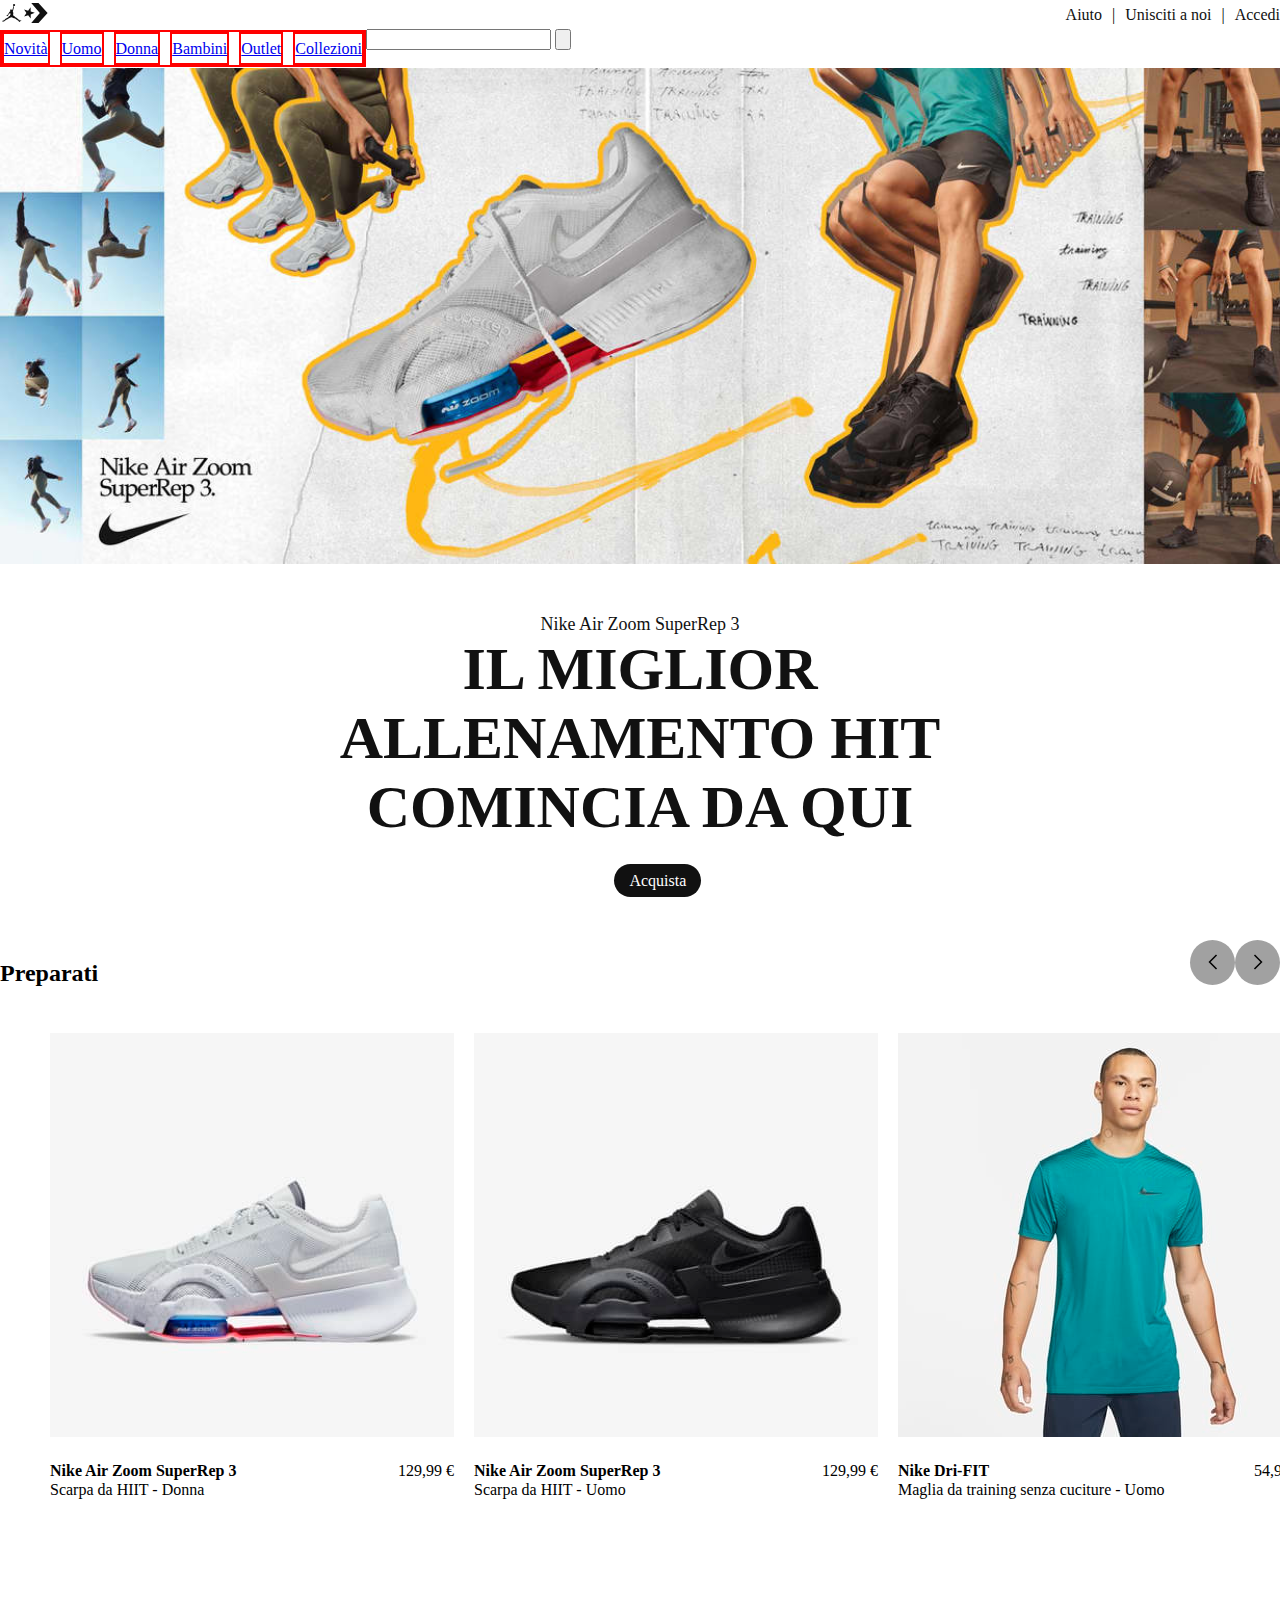
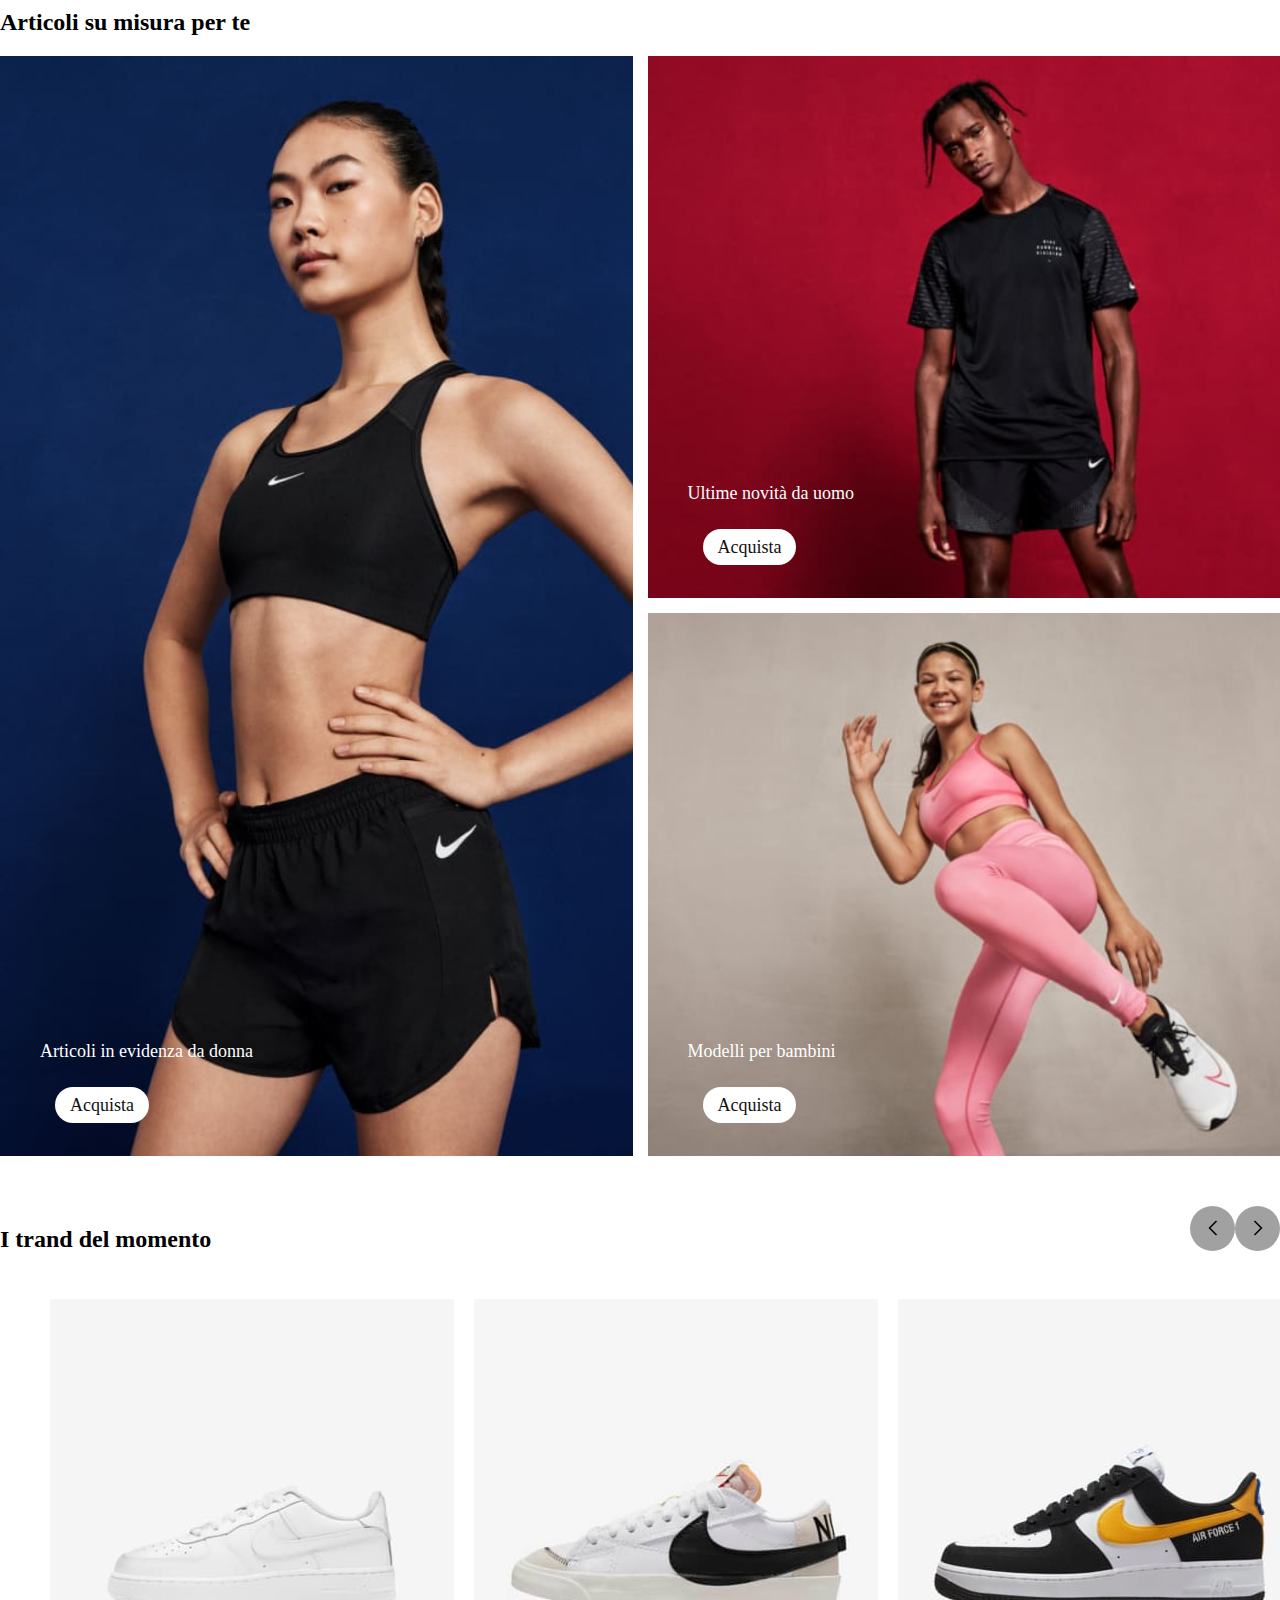
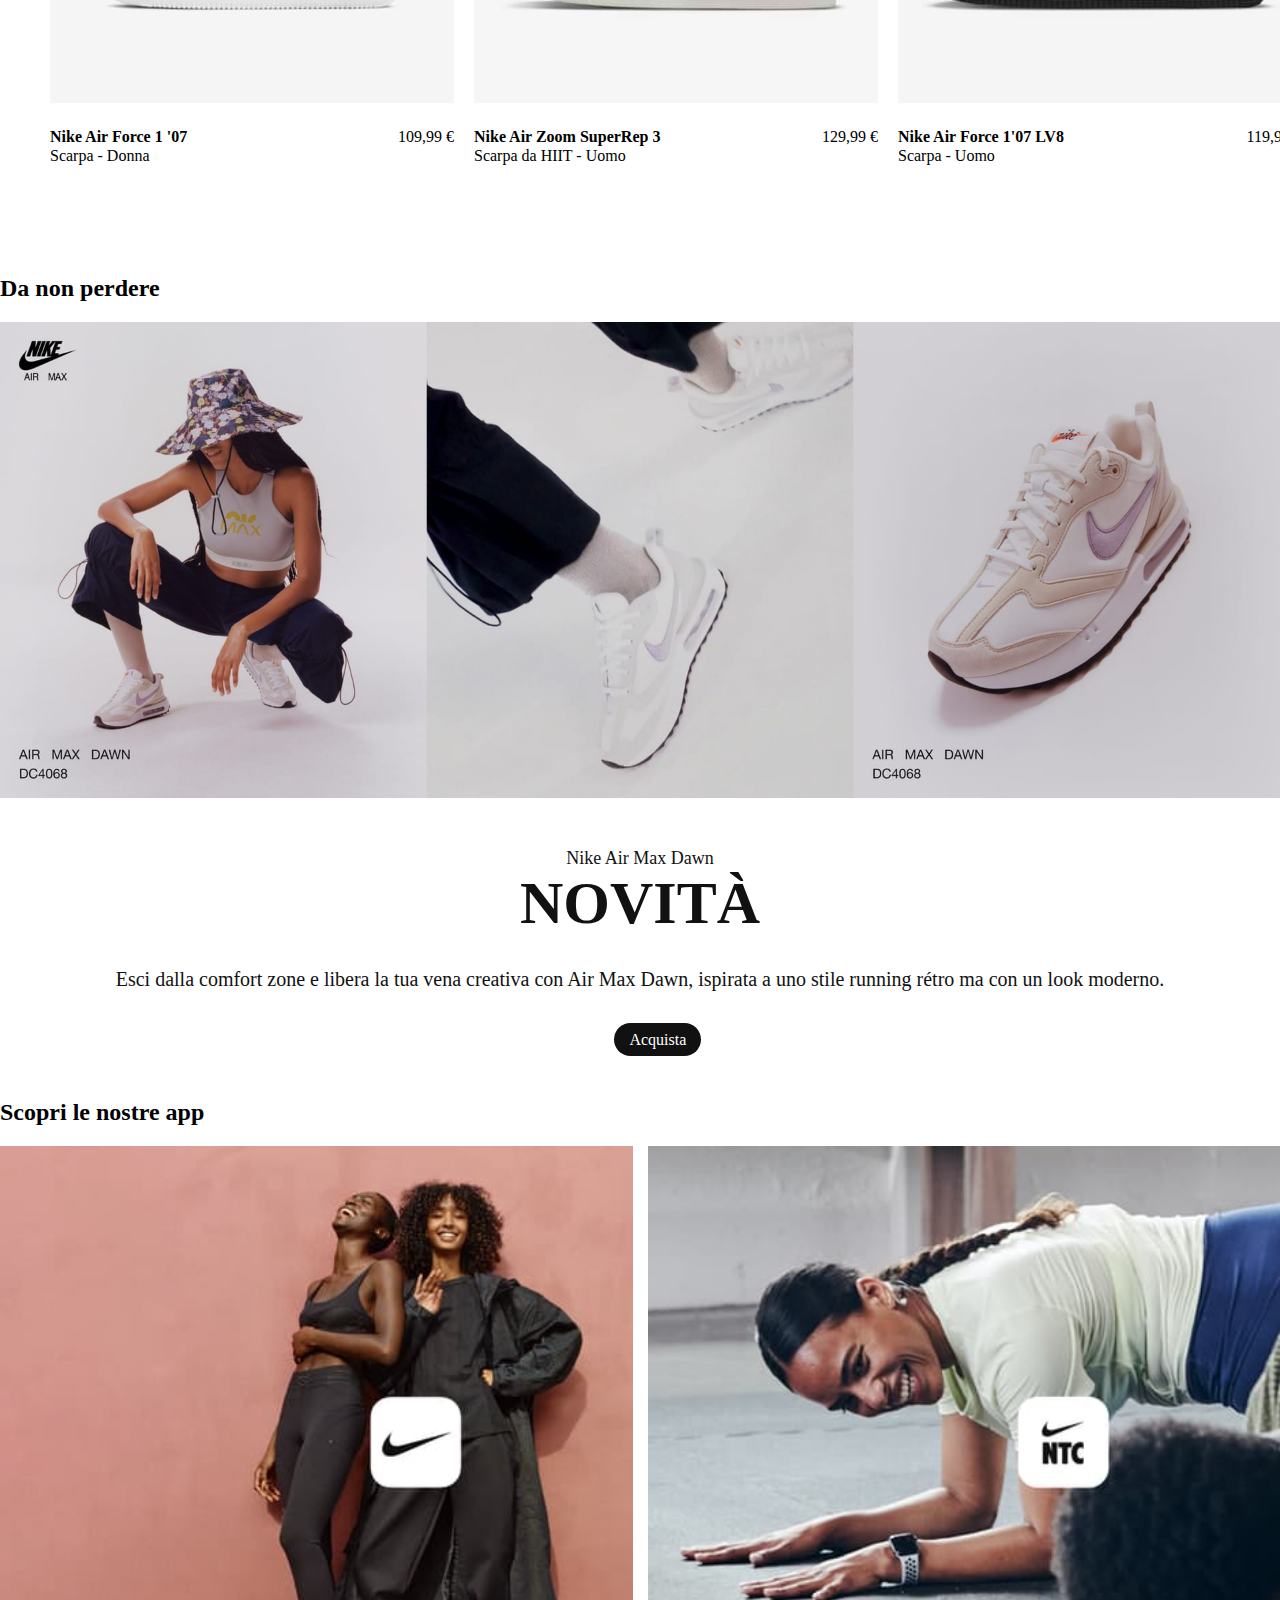
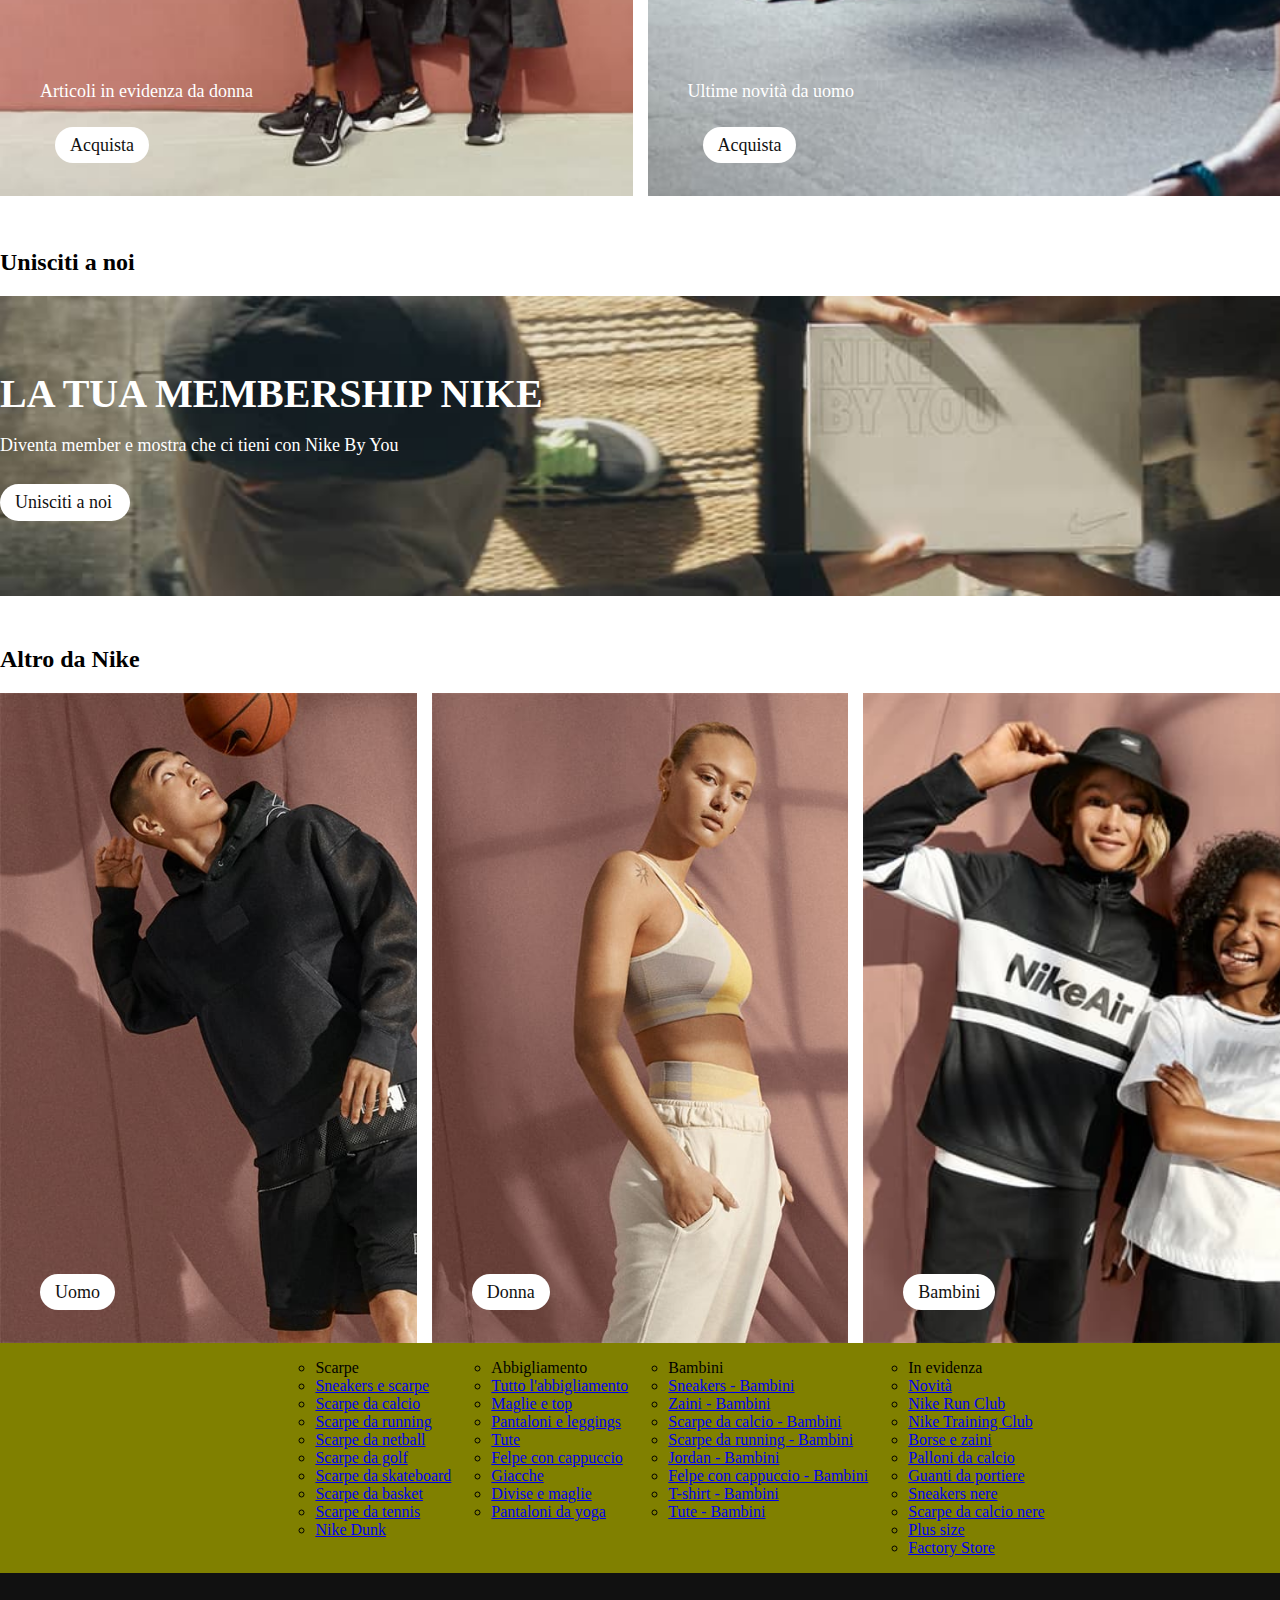
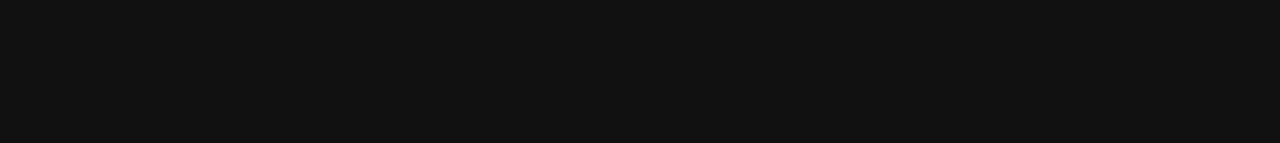
==== commit 77c9c13f: "linked pages" ====
--- a/home.html
+++ b/home.html
@@ -8,7 +8,7 @@
     <title>Document</title>
 </head>
 <body>
-    <!--<nav class="nav1">
+    <nav class="nav1">
         <div class="sub-nav1">
             <a href="http://">
                 <img src="assets/img/svg-basket.svg" alt="">
@@ -1316,7 +1316,7 @@
                 </div>
             </div>
         </section>
-    </main>-->
+    </main>
     <footer>
         <section class="top-footer">
             <div>
@@ -1402,15 +1402,15 @@
                     </ul>
                     <ul>
                         <li><a href="#">INFORMAZIONI SU NIKE</a></li>
-                        <li><a href="#">News</a></li>
+                        <li><a href="../news/news.html">News</a></li>
                         <li><a href="#">Lavora con noi</a></li>
                         <li><a href="#">Investitori</a></li>
                         <li><a href="#">Sostenibilità</a></li>
                     </ul>
                     <ul>
                         <li><a href="#">LE APP NIKE</a></li>
-                        <li><a href="#">Nike Run Club</a></li>
-                        <li><a href="#">Nike Training Club</a></li>
+                        <li><a href="../nrc/index.html">Nike Run Club</a></li>
+                        <li><a href="../NTC/ntc.html">Nike Training Club</a></li>
                     </ul>
                 </div>
                 <div class="cont2-footer">
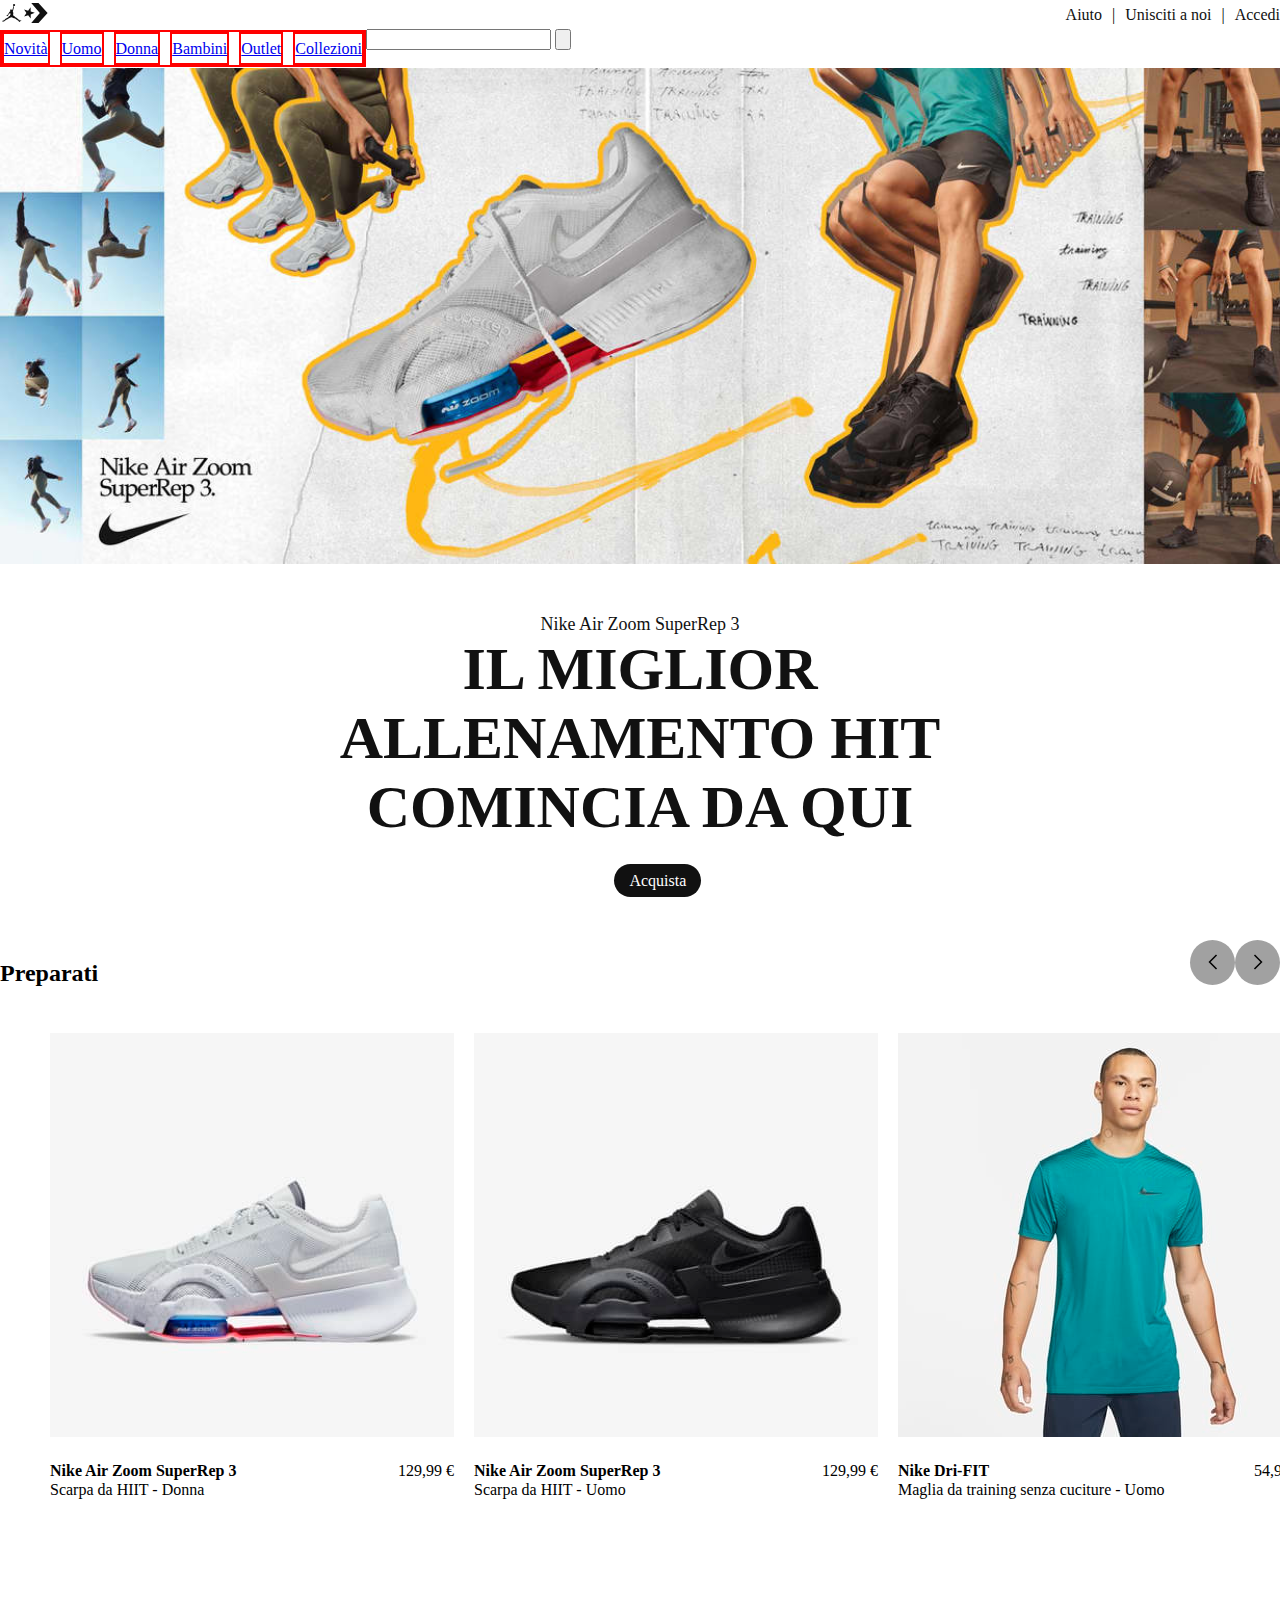
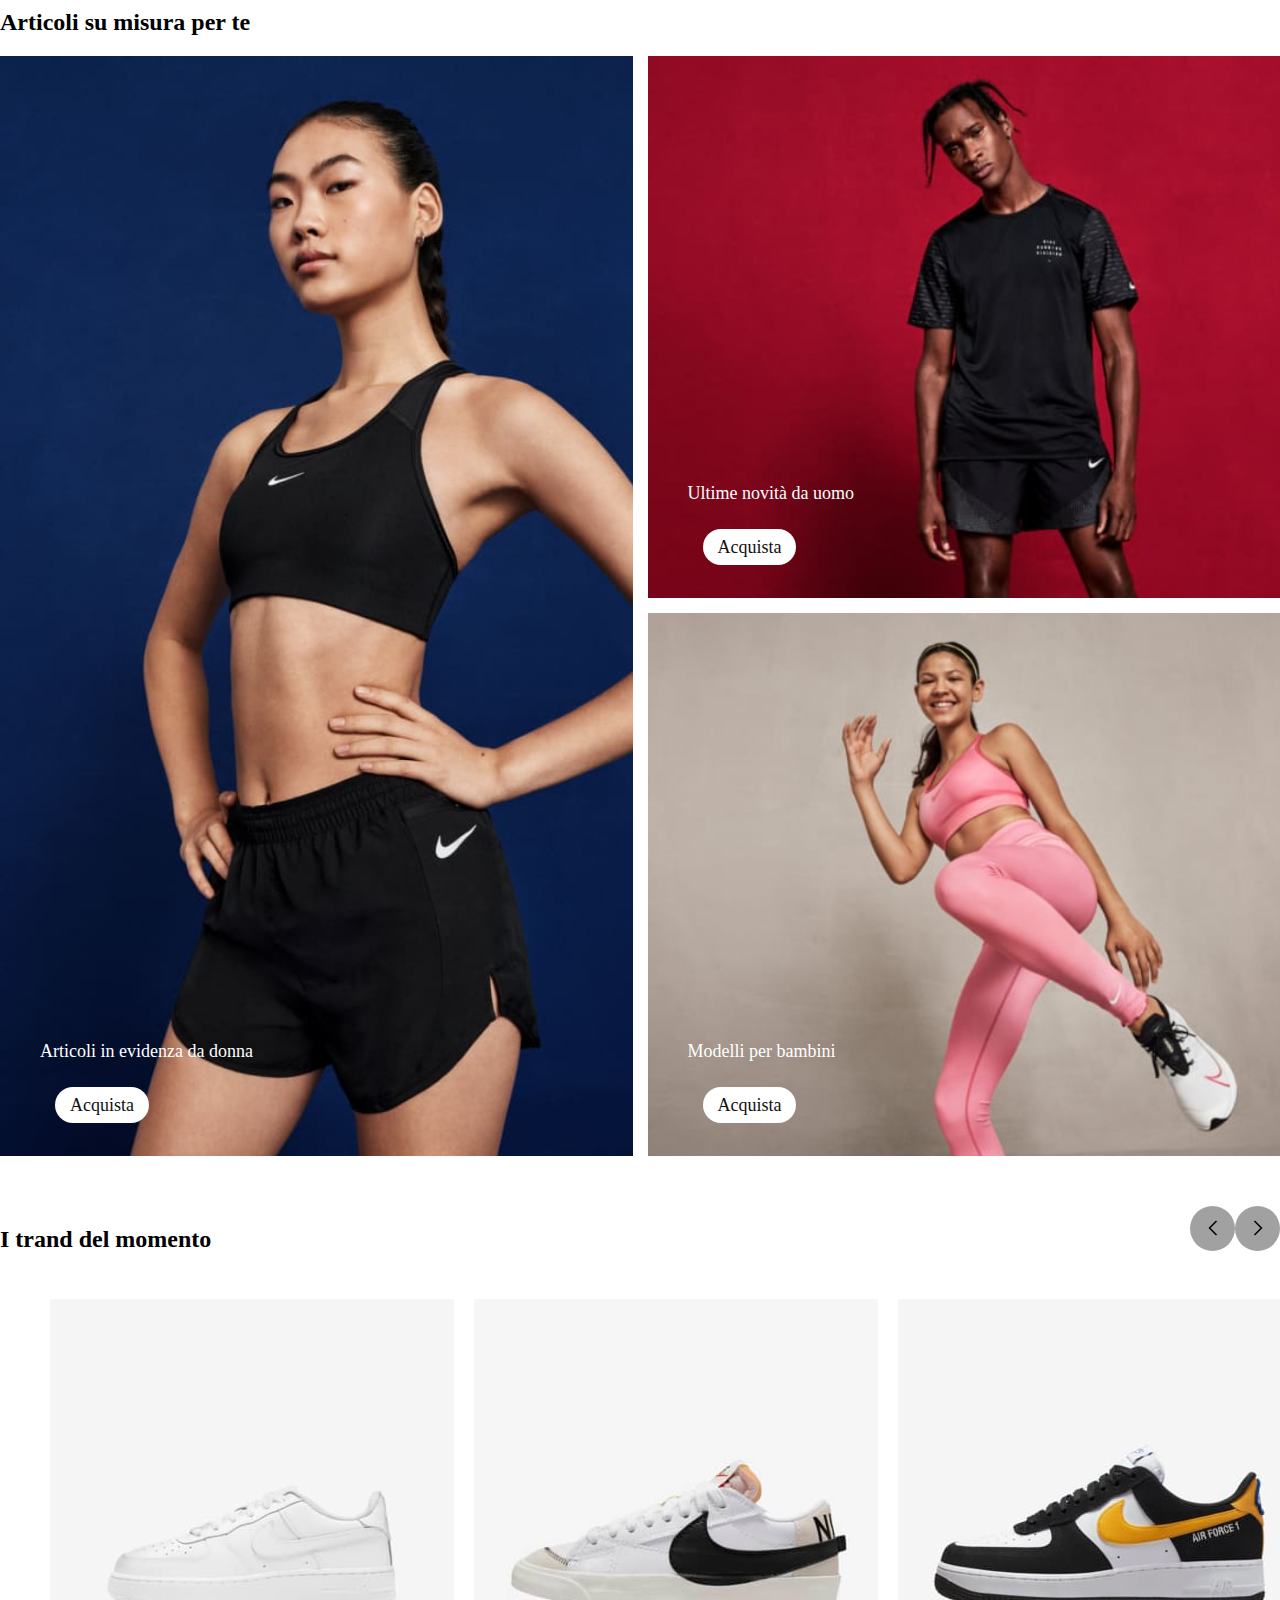
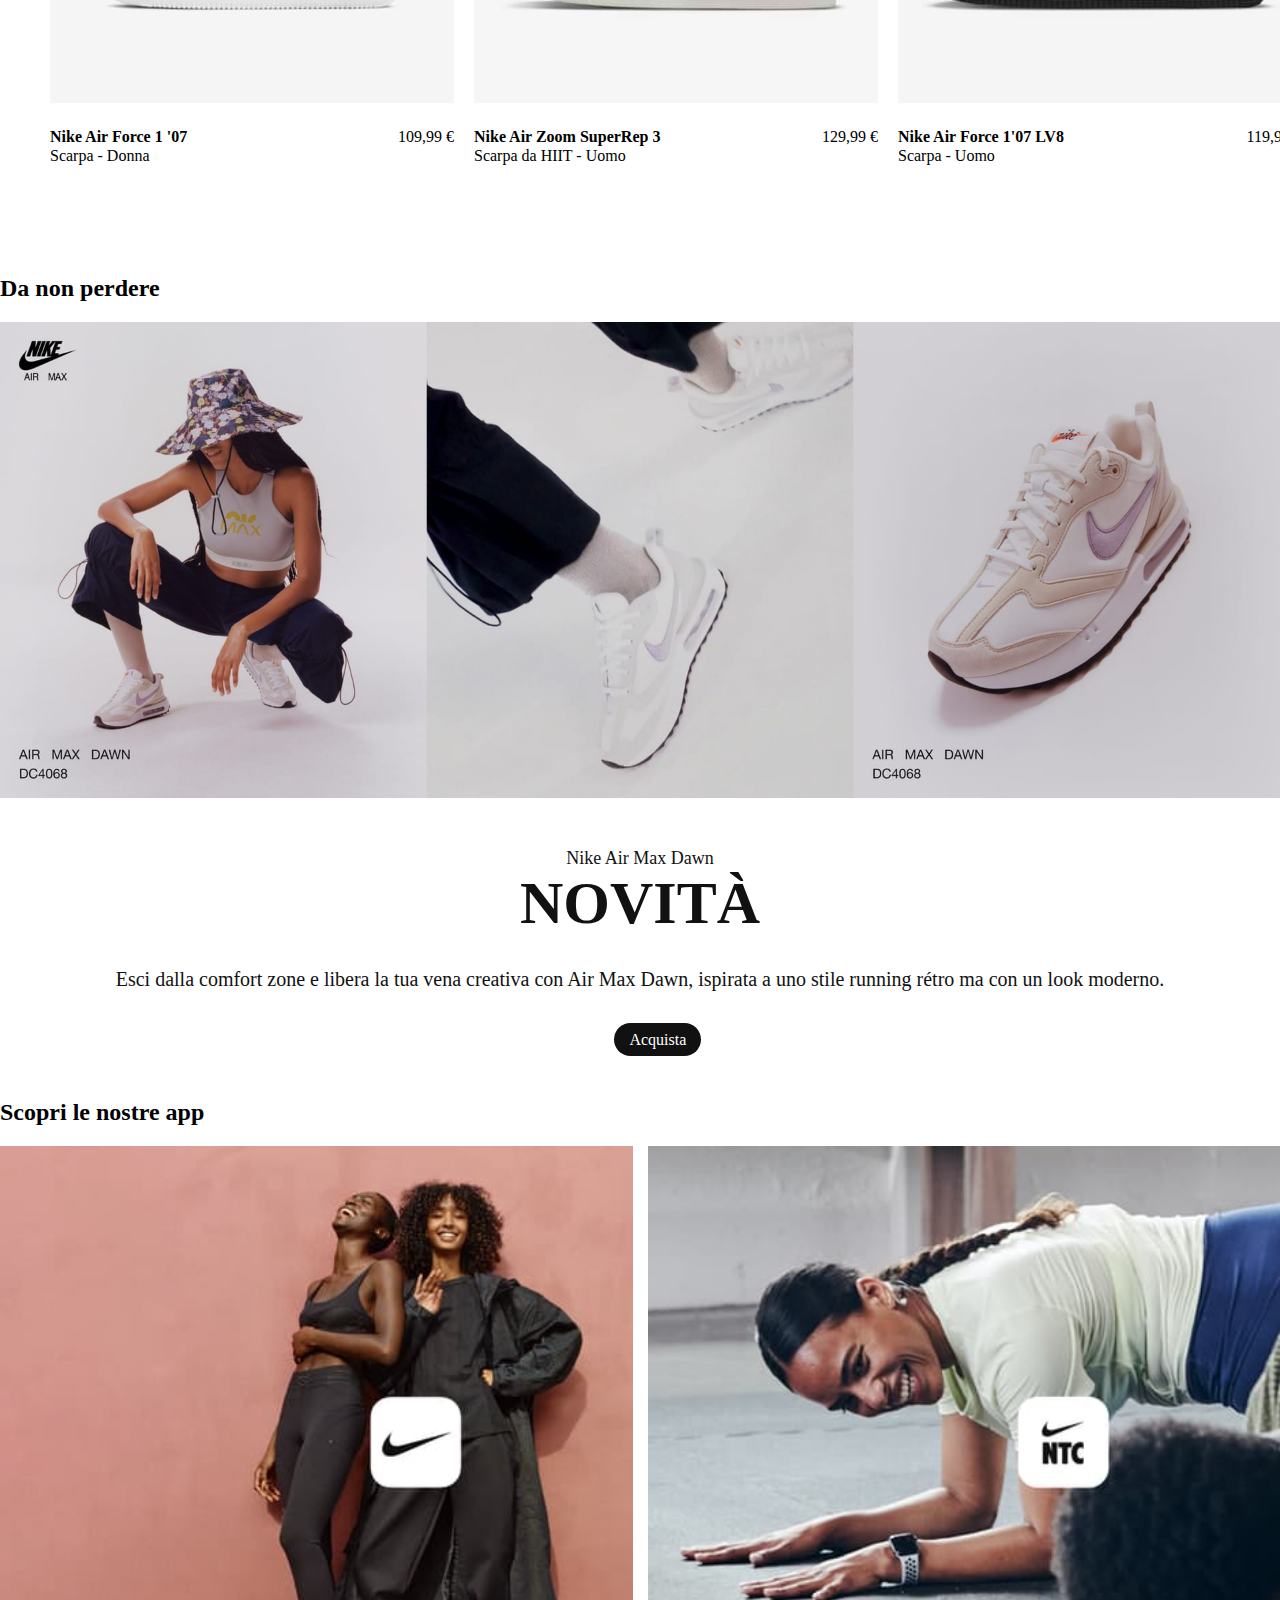
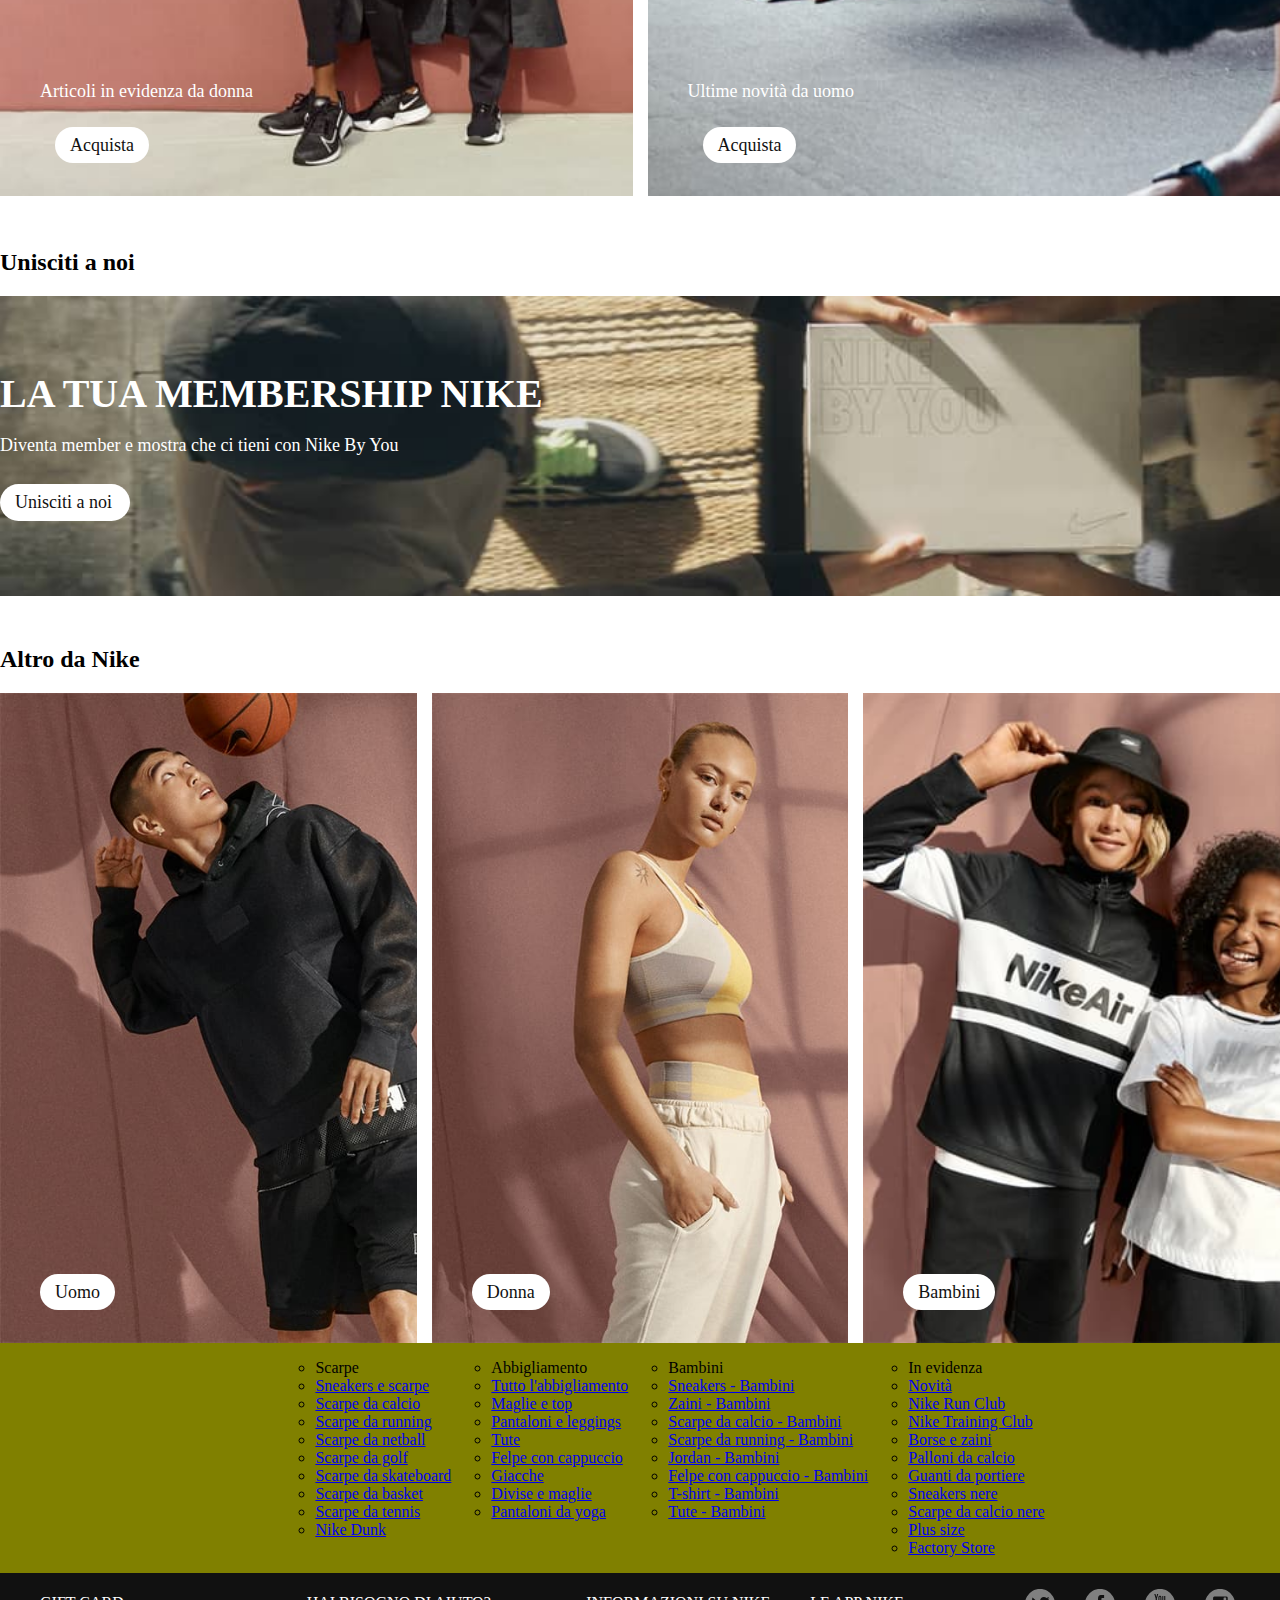
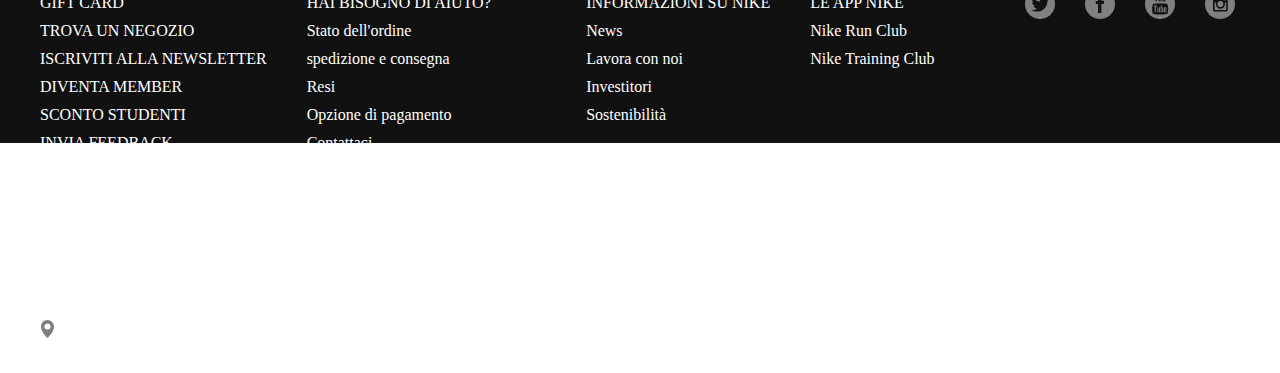
==== commit b33b360a: "linked pages" ====
--- a/home.html
+++ b/home.html
@@ -1379,7 +1379,7 @@
                 </ul>
             </div>
         </section>
-        <!--<section class="footer">
+        <section class="footer">
             <div class="cont1-master-footer">
                 <div class="subcont1-master-footer">
                     <ul>
@@ -1402,15 +1402,15 @@
                     </ul>
                     <ul>
                         <li><a href="#">INFORMAZIONI SU NIKE</a></li>
-                        <li><a href="../news/news.html">News</a></li>
+                        <li><a href="../NikeIT/news/news.html">News</a></li>
                         <li><a href="#">Lavora con noi</a></li>
                         <li><a href="#">Investitori</a></li>
                         <li><a href="#">Sostenibilità</a></li>
                     </ul>
                     <ul>
                         <li><a href="#">LE APP NIKE</a></li>
-                        <li><a href="../nrc/index.html">Nike Run Club</a></li>
-                        <li><a href="../NTC/ntc.html">Nike Training Club</a></li>
+                        <li><a href="../NikeIT/nrc/index.html">Nike Run Club</a></li>
+                        <li><a href="../NikeIT/NTC/ntc.html">Nike Training Club</a></li>
                     </ul>
                 </div>
                 <div class="cont2-footer">
@@ -1455,7 +1455,7 @@
                     <a href="#">Impostazione sui cookie</a>
                 </div>
             </div>
-        </section>-->
+        </section>
     </footer>
 </body>
 </html>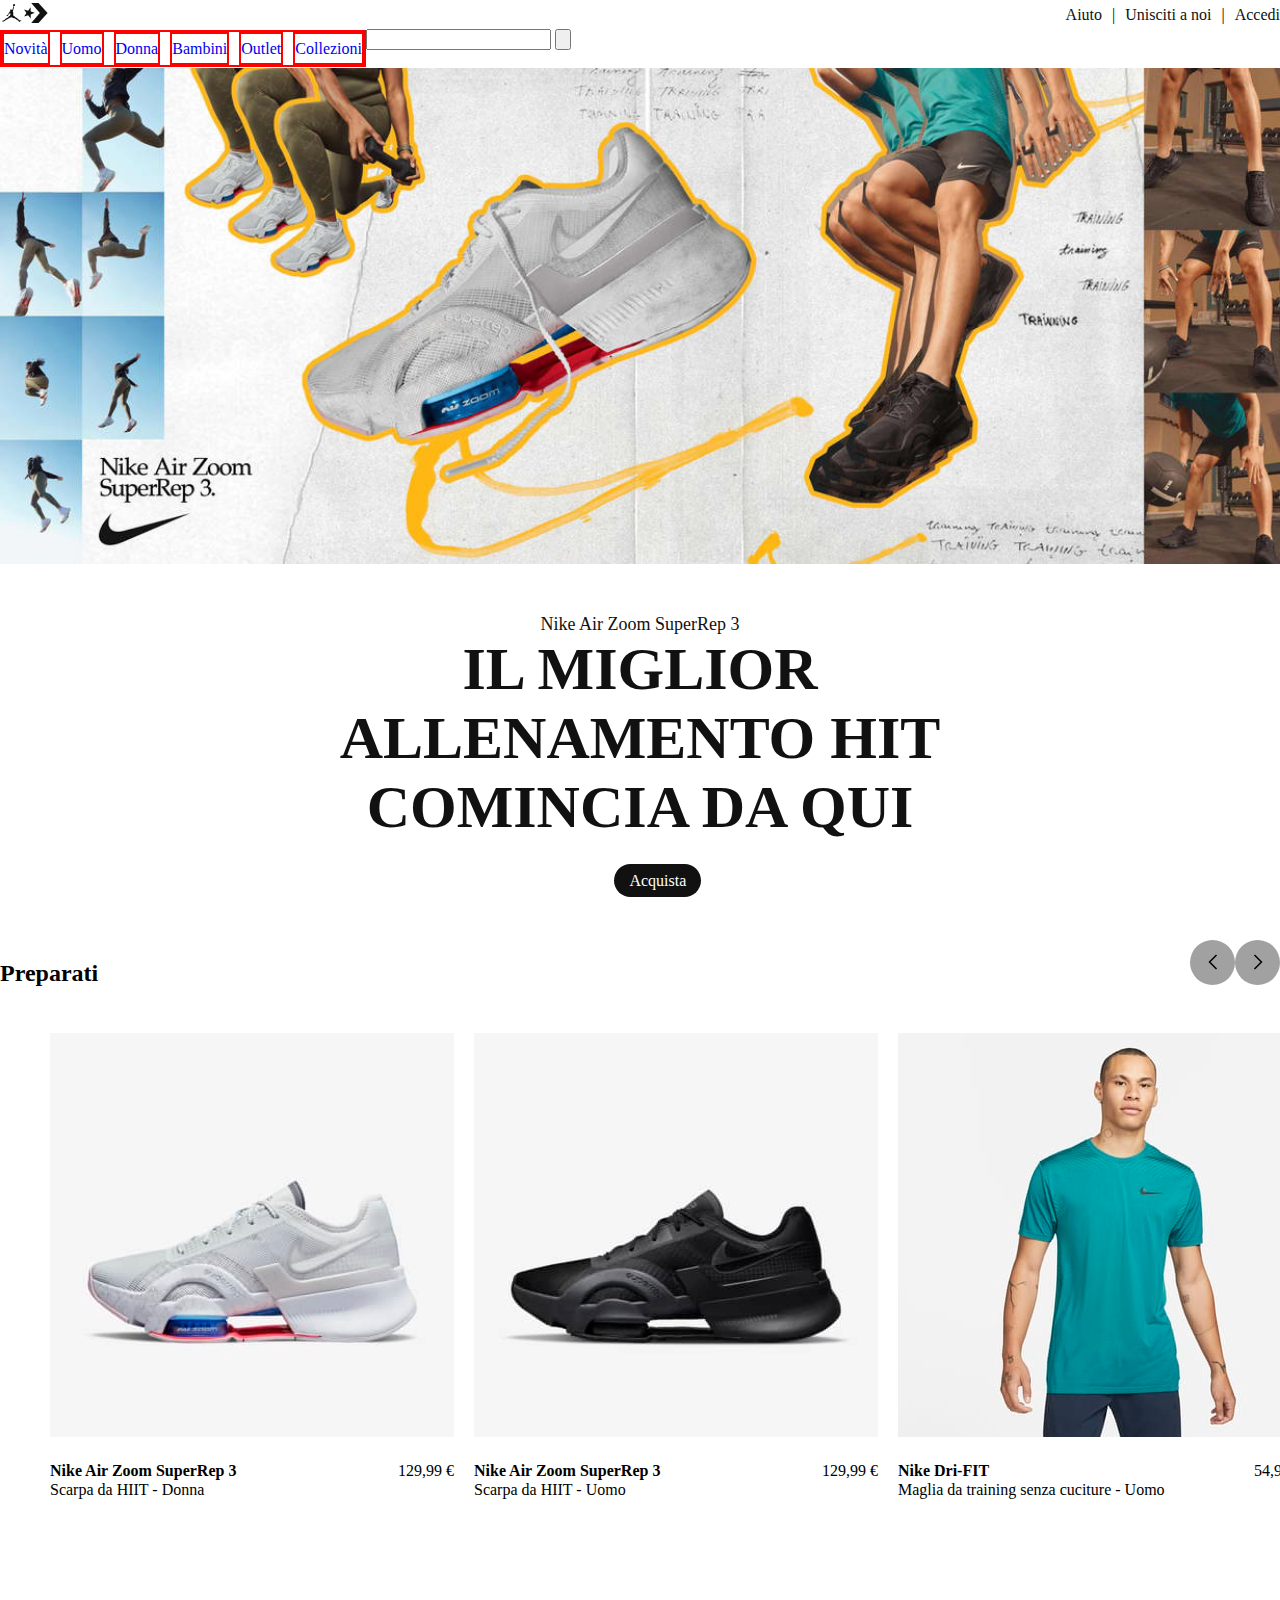
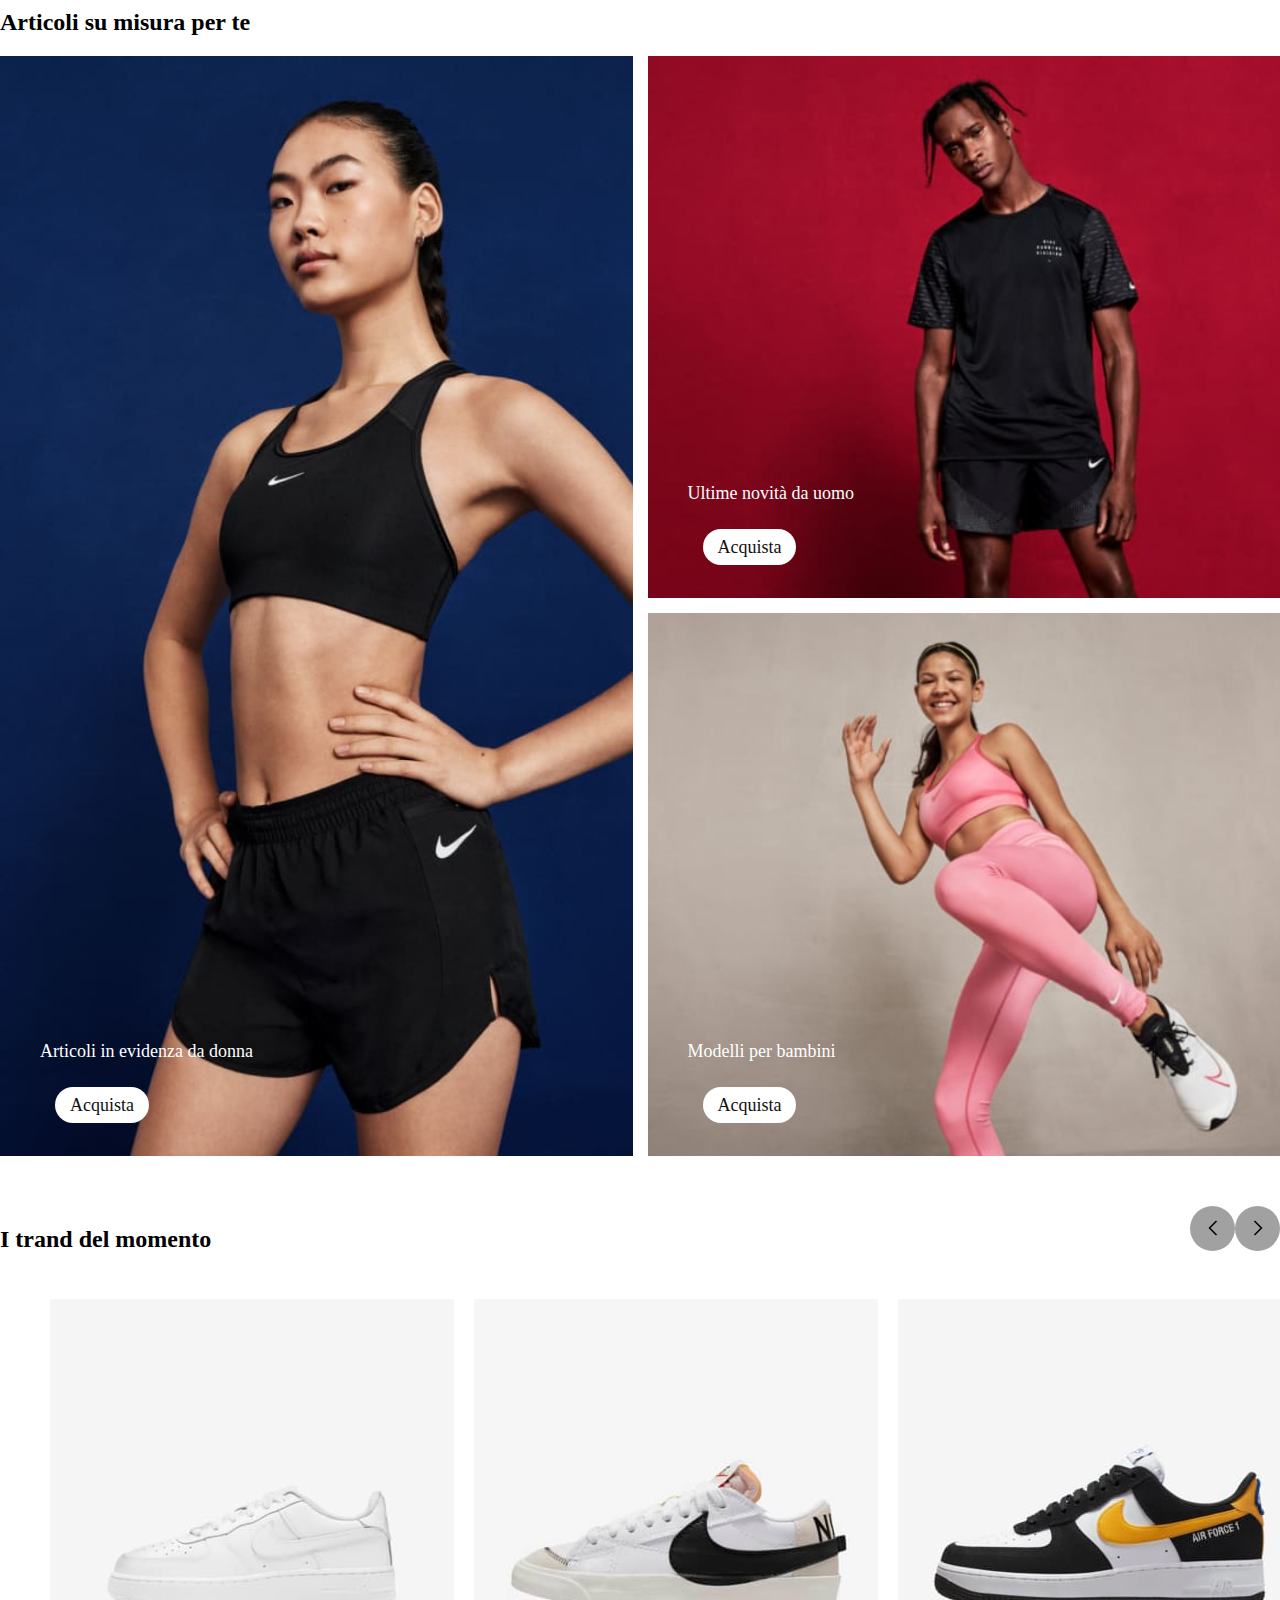
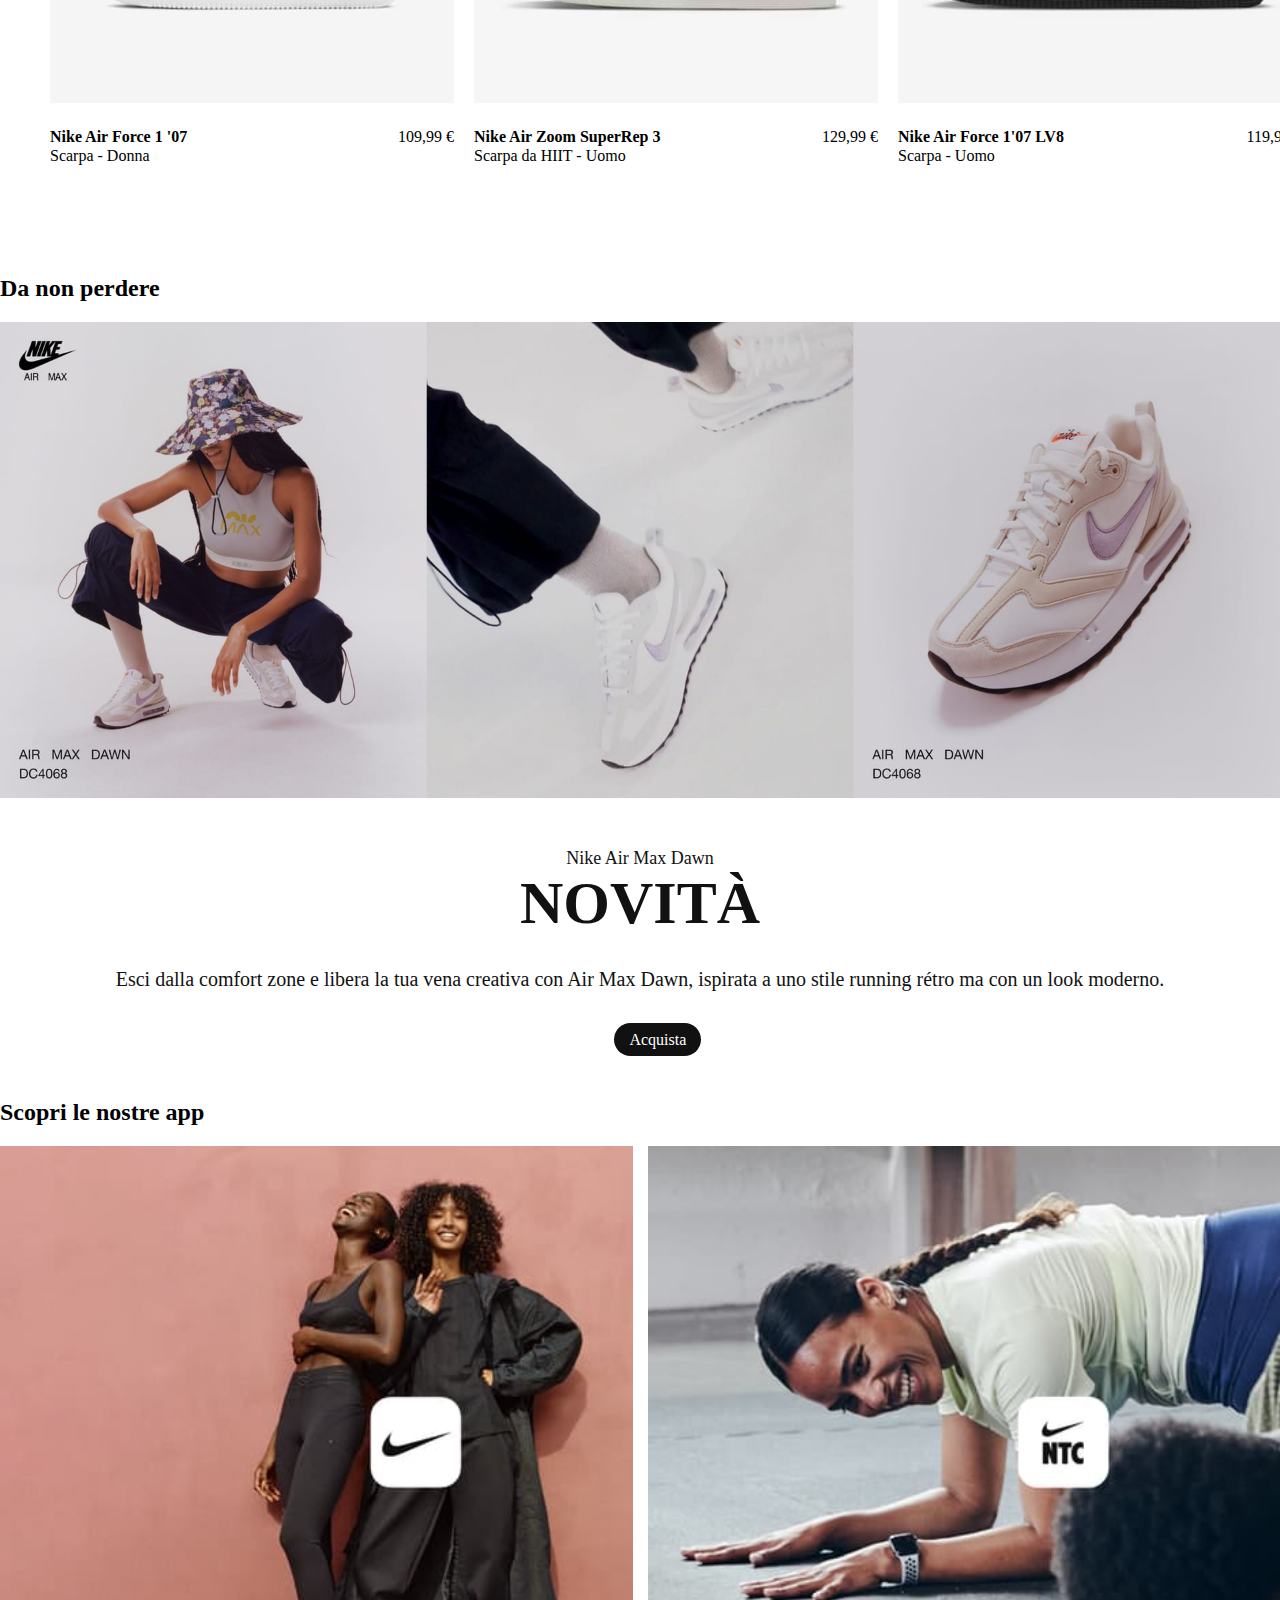
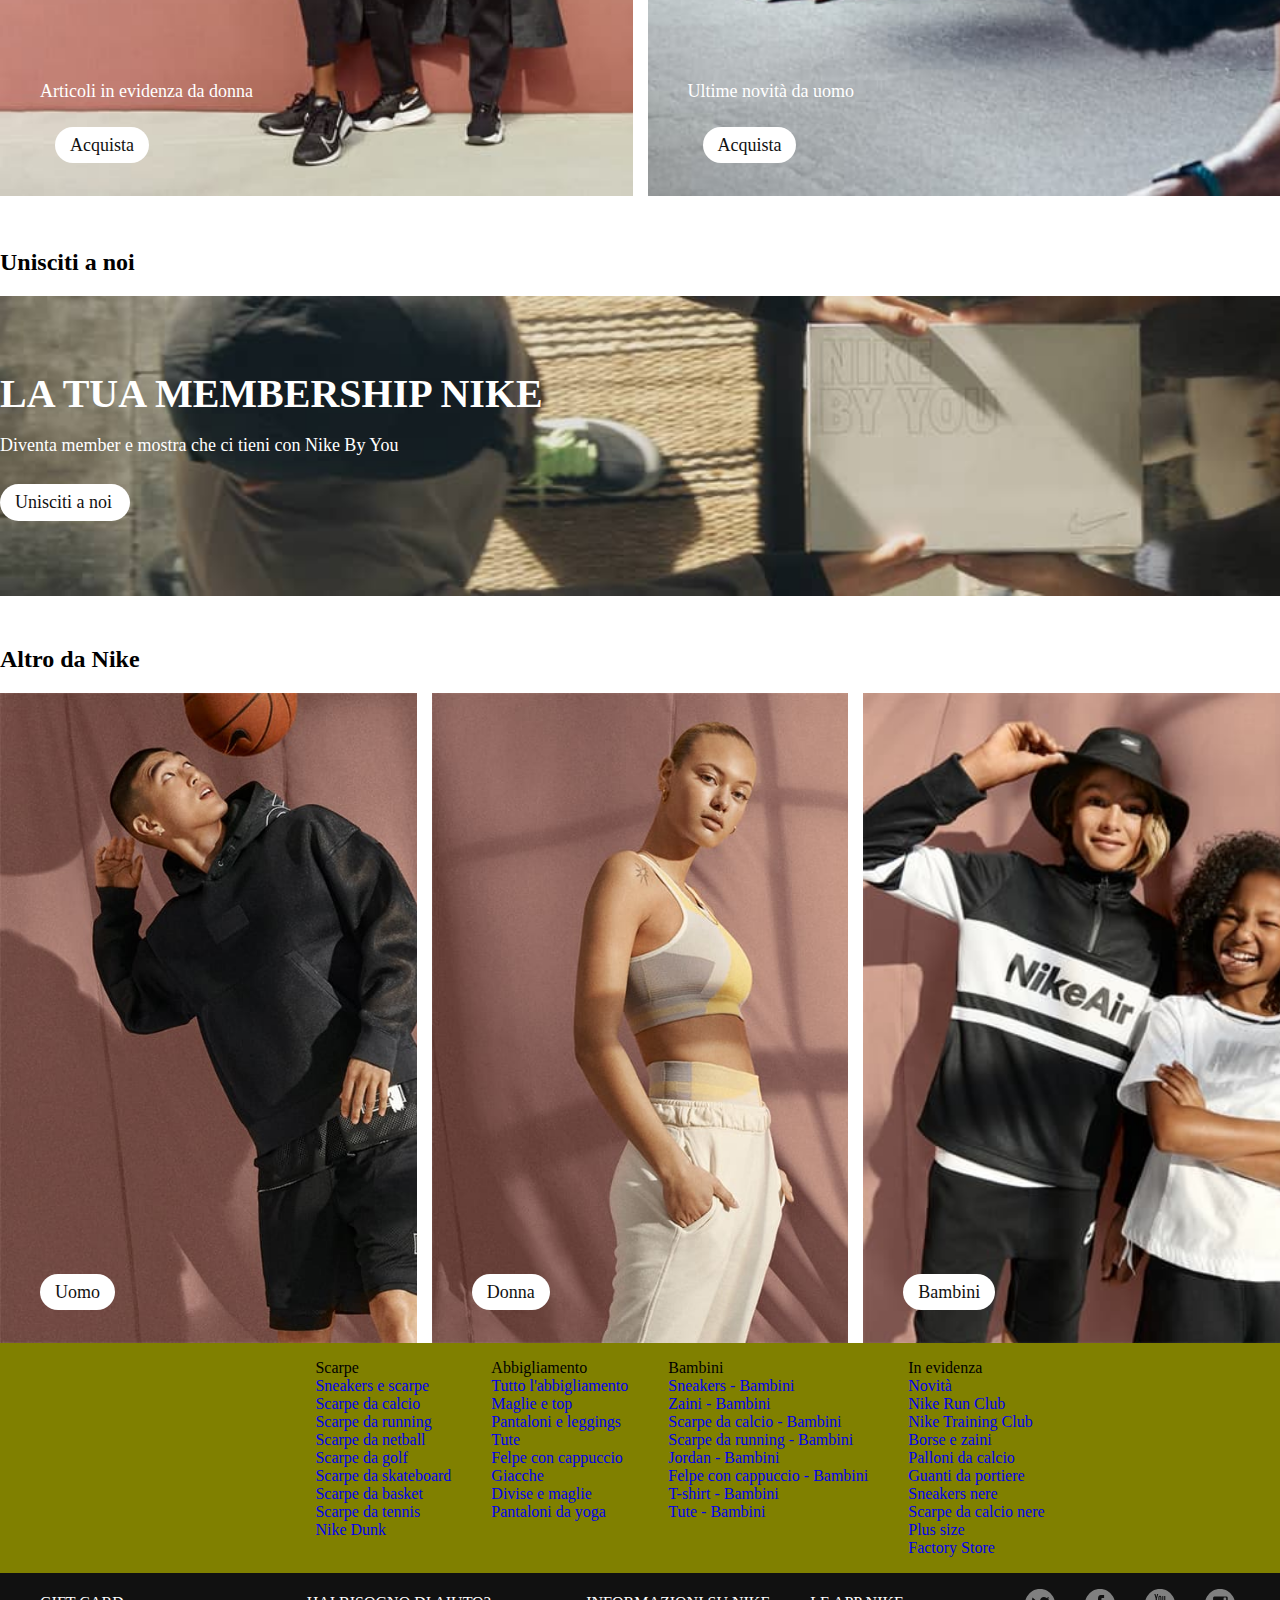
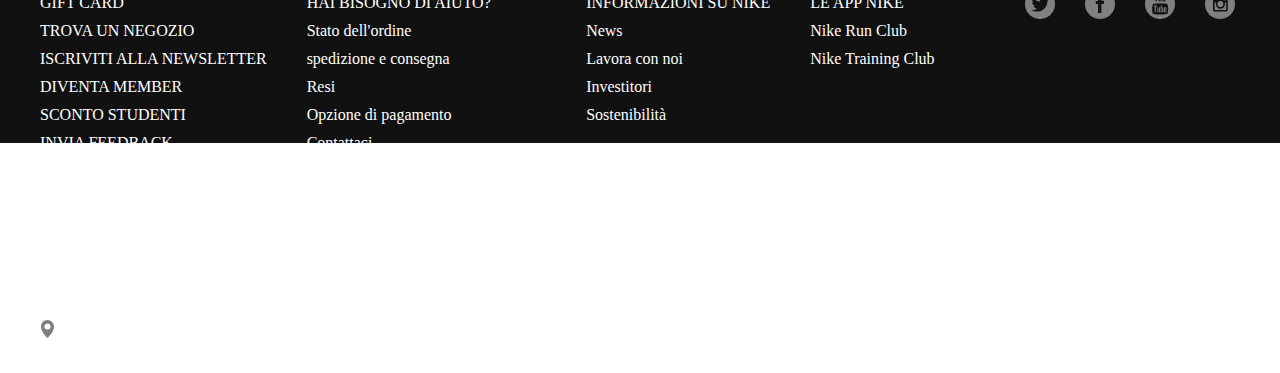
==== commit fc665b0e: "update home" ====
--- a/home.html
+++ b/home.html
@@ -68,8 +68,10 @@
         <div class="div-sub3-nav2">
             <ul class="ul-master-nav2">
                 <li class="li-master-ul-nav2">
+                    
                     <a href="#">Novità</a>
-                    <ul class="sub-ul-master-ul-nav2">
+                    <div class="container-ul">
+                    <ul class="">
                         <li>In evidenza</li>
                         <li>
                             <a href="#">Tutti i nuovi arrivi</a>
@@ -81,7 +83,7 @@
                             <a href="#">Calendario dei lanci SNKRS</a>
                         </li>
                     </ul>
-                    <ul class="sub-ul-master-ul-nav2">
+                    <ul class="">
                         <li>Novità per lui</li>
                         <li>
                             <a href="#">Scarpe</a>
@@ -96,7 +98,7 @@
                             <a href="#">Tutte le novità - Uomo</a>
                         </li>
                     </ul>
-                    <ul class="sub-ul-master-ul-nav2">
+                    <ul class="">
                         <li>Novità per lei</li>
                         <li>
                             <a href="#">Scarpe</a>
@@ -111,7 +113,7 @@
                             <a href="#">Tutte le novità - Donna</a>
                         </li>
                     </ul>
-                    <ul class="sub-ul-master-ul-nav2">
+                    <ul class="">
                         <li>Novità per bambini</li>
                         <li>
                             <a href="#">Scarpe - Bambino/Ragazzo</a>
@@ -129,7 +131,7 @@
                             <a href="#">Tutte le novità bambini</a>
                         </li>
                     </ul>
-                    <ul class="sub-ul-master-ul-nav2">
+                    <ul class="">
                         <li>Acquista per brand</li>
                         <li>
                             <a href="#">Nike Sportswear</a>
@@ -149,11 +151,13 @@
                         <li>
                             <a href="#">Nike Pro</a>
                         </li>
-                    </ul>   
+                    </ul> 
+                </div>
                 </li>
                 <li class="li-master-ul-nav2">
                     <a href="#">Uomo</a>
-                    <ul class="sub-ul-master-ul-nav2">
+                    <div class="container-ul-uomo">
+                    <ul class="">
                         <li>In evidenza</li>
                         <li>
                             <a href="#">Novità</a>
@@ -177,7 +181,7 @@
                             <a href="#">Materiali sostenibili</a>
                         </li>
                     </ul>
-                    <ul class="sub-ul-master-ul-nav2">
+                    <ul class="">
                         <li>Scarpe</li>
                         <li>
                             <a href="#">Tutte le scarpe</a>
@@ -216,7 +220,7 @@
                             <a href="#">Personalizza con Nike By You</a>
                         </li>
                     </ul>
-                    <ul class="sub-ul-master-ul-nav2">
+                    <ul class="">
                         <li>Abbigliamento</li>
                         <li>
                             <a href="#">Tutto l'abbigliamento</a>
@@ -258,7 +262,7 @@
                             <a href="#">Calze</a>
                         </li>
                     </ul>
-                    <ul class="sub-ul-master-ul-nav2">
+                    <ul class="">
                         <li>Acquista per sport</li>
                         <li>
                             <a href="#">Running</a>
@@ -288,7 +292,7 @@
                             <a href="#">Yoga</a>
                         </li>
                     </ul>
-                    <ul class="sub-ul-master-ul-nav2">
+                    <ul class="">
                         <li>Accesori</li>
                         <li>
                             <a href="#">Tutti gli accessori</a>
@@ -297,7 +301,7 @@
                             <a href="#">Borse e zaini</a>
                         </li>
                     </ul>
-                    <ul class="sub-ul-master-ul-nav2">
+                    <ul class="">
                         <li>Personalizza</li>
                         <li>
                             <a href="#">Nike By You</a>
@@ -309,10 +313,12 @@
                             <a href="#">Maglie da calcio personalizzate</a>
                         </li>
                     </ul> 
+                    </div>
                 </li>
                 <li class="li-master-ul-nav2">
                     <a href="#">Donna</a>
-                    <ul class="sub-ul-master-ul-nav2">
+                    <div class="container-ul-donna">
+                    <ul class="">
                         <li>In evidenza</li>
                         <li>
                             <a href="#">Novità</a>
@@ -336,7 +342,7 @@
                             <a href="#">Materiali sostenibili</a>
                         </li>
                     </ul>
-                    <ul class="sub-ul-master-ul-nav2">
+                    <ul class="">
                         <li>Scarpe</li>
                         <li>
                             <a href="#">Tutte le scarpe</a>
@@ -375,7 +381,7 @@
                             <a href="#">Personalizza con Nike By You</a>
                         </li>
                     </ul>
-                    <ul class="sub-ul-master-ul-nav2">
+                    <ul class="">
                         <li>Abbigliamento</li>
                         <li>
                             <a href="#">Tutto l'abbigliamento</a>
@@ -420,7 +426,7 @@
                             <a href="#">Calze</a>
                         </li>
                     </ul>
-                    <ul class="sub-ul-master-ul-nav2">
+                    <ul class="">
                         <li>Acquista per sport</li>
                         <li>
                             <a href="#">Running</a>
@@ -453,7 +459,7 @@
                             <a href="#">Skateboard</a>
                         </li>
                     </ul>
-                    <ul class="sub-ul-master-ul-nav2">
+                    <ul class="">
                         <li>Accesori</li>
                         <li>
                             <a href="#">Tutti gli accessori</a>
@@ -462,7 +468,7 @@
                             <a href="#">Borse e zaini</a>
                         </li>
                     </ul>
-                    <ul class="sub-ul-master-ul-nav2">
+                    <ul class="">
                         <li>Personalizza</li>
                         <li>
                             <a href="#">Nike By You</a>
@@ -474,10 +480,12 @@
                             <a href="#">Maglie da calcio personalizzate</a>
                         </li>
                     </ul>
+                    </div>
                 </li>
                 <li class="li-master-ul-nav2">
                     <a href="#">Bambini</a>
-                    <ul class="sub-ul-master-ul-nav2">
+                    <div class="container-ul-bambini">
+                    <ul class="">
                         <li>In evidenza</li>
                         <li>
                             <a href="#">Novità</a>
@@ -501,7 +509,7 @@
                             <a href="#">Materiali sostenibili</a>
                         </li>
                     </ul>
-                    <ul class="sub-ul-master-ul-nav2">
+                    <ul class="">
                         <li>Scarpe</li>
                         <li>
                             <a href="#">Tutte le scarpe</a>
@@ -537,7 +545,7 @@
                             <a href="#">Air Force 1</a>
                         </li>
                     </ul>
-                    <ul class="sub-ul-master-ul-nav2">
+                    <ul class="">
                         <li>Abbigliamento - Bambino/Ragazzo</li>
                         <li>
                             <a href="#">Tutto l'abbigliamento - Bambino/Ragazzo</a>
@@ -579,7 +587,7 @@
                             <a href="#">Calze</a>
                         </li>
                     </ul>
-                    <ul class="sub-ul-master-ul-nav2">
+                    <ul class="">
                         <li>Abbigliamento - Bambina/Ragazza</li>
                         <li>
                             <a href="#">Tutto l'abbigliamento - Bambina/Ragazza</a>
@@ -627,7 +635,7 @@
                             <a href="#">Calze</a>
                         </li>
                     </ul>
-                    <ul class="sub-ul-master-ul-nav2">
+                    <ul class="">
                         <li>Neonati e bimbi piccoli</li>
                         <li>
                             <a href="#">Bimba</a>
@@ -645,7 +653,7 @@
                             <a href="#">Completi per bimbi</a>
                         </li>
                     </ul>
-                    <ul class="sub-ul-master-ul-nav2">
+                    <ul class="">
                         <li>Accesori</li>
                         <li>
                             <a href="#">Borse e zaini</a>
@@ -654,10 +662,12 @@
                             <a href="#">Cappelli</a>
                         </li>
                     </ul>
+                    
                 </li>
                 <li class="li-master-ul-nav2">
                     <a href="#">Outlet</a>
-                    <ul class="sub-ul-master-ul-nav2">
+                    <div class="container-ul-outlet">
+                    <ul class="">
                         <li>In evidenza</li>
                         <li>
                             <a href="#">Tutti gli articoli scontati</a>
@@ -666,7 +676,7 @@
                             <a href="#">Capi invernali scontati</a>
                         </li>
                     </ul>
-                    <ul class="sub-ul-master-ul-nav2">
+                    <ul class="">
                         <li>Sconti per lui</li>
                         <li>
                             <a href="#">Best seller per lui</a>
@@ -693,7 +703,7 @@
                             <a href="#">Tutti gli articoli in sconto - Uomo</a>
                         </li>
                     </ul>
-                    <ul class="sub-ul-master-ul-nav2">
+                    <ul class="">
                         <li>Sconti per lei</li>
                         <li>
                             <a href="#">Best seller per lei</a>
@@ -723,7 +733,7 @@
                             <a href="#">Tutti gli articoli in sconto - Donna</a>
                         </li>
                     </ul>
-                    <ul class="sub-ul-master-ul-nav2">
+                    <ul class="">
                         <li>Sconti per bambini</li>
                         <li>
                             <a href="#">Best seller per lei</a>
@@ -753,7 +763,7 @@
                             <a href="#">Tutti gli articoli in sconto - Bambini</a>
                         </li>
                     </ul>
-                    <ul class="sub-ul-master-ul-nav2">
+                    <ul class="">
                         <li>Sconti per sport</li>
                         <li>
                             <a href="#">Running</a>
@@ -777,10 +787,12 @@
                             <a href="#">Golf</a>
                         </li>
                     </ul>
+                </div>
                 </li>
                 <li class="li-master-ul-nav2">
                     <a href="#">Collezioni</a>
-                    <ul class="sub-ul-master-ul-nav2">
+                    <div class="container-ul-collections">
+                    <ul class="">
                         <li>Di tendenza</li>
                         <li>
                             <a href="#">Scarpe Air</a>
@@ -813,7 +825,7 @@
                             <a href="#">Nike Essentials</a>
                         </li>
                     </ul>
-                    <ul class="sub-ul-master-ul-nav2">
+                    <ul class="">
                         <li>Lifestyle</li>
                         <li>
                             <a href="#">Air Force 1</a>
@@ -840,7 +852,7 @@
                             <a href="#">Air Jordan 1</a>
                         </li>
                     </ul>
-                    <ul class="sub-ul-master-ul-nav2">
+                    <ul class="">
                         <li>Running</li>
                         <li>
                             <a href="#">React</a>
@@ -852,7 +864,7 @@
                             <a href="#">Air Zoom</a>
                         </li>
                     </ul>
-                    <ul class="sub-ul-master-ul-nav2">
+                    <ul class="">
                         <li>Calcio</li>
                         <li>
                             <a href="#">Phantom</a>
@@ -888,7 +900,7 @@
                             <a href="#">Inter</a>
                         </li>
                     </ul>
-                    <ul class="sub-ul-master-ul-nav2">
+                    <ul class="">
                         <li>Bambini</li>
                         <li>
                             <a href="#">Air Max</a>
@@ -921,6 +933,7 @@
                             <a href="#">Golf</a>
                         </li>
                     </ul>
+                </div>
                 </li>
             </ul>
         </div>
--- a/home.css
+++ b/home.css
@@ -1,3 +1,7 @@
+*{
+    text-decoration: none;
+    list-style-type: none;
+}
 body {
     /*height: 100vh;*/
     width: 100%;
@@ -5,6 +9,7 @@
 }
 
         /*prima nav*/
+
 
 .nav1 {
     box-sizing: border-box;
@@ -90,25 +95,130 @@
     align-items: center;
     border: 2px solid red;
 }
-
-.li-master-ul-nav2:hover > .sub-ul-master-ul-nav2 {
-    display: flex;
-    flex-direction: column;
-    border: 2px solid red;
+/* DIV HOVER NAVBAR */
+
+.li-master-ul-nav2:hover > .container-ul {
+    display: flex;
     align-items: center;
     gap: 15px 25px;
-
-}
+}
+.li-master-ul-nav2:hover > .container-ul-uomo {
+    display: flex;
+    align-items: center;
+    gap: 15px 25px;
+}
+.li-master-ul-nav2:hover > .container-ul-donna {
+    display: flex;
+    align-items: center;
+    gap: 15px 25px;
+}
+.li-master-ul-nav2:hover > .container-ul-bambini {
+    display: flex;
+    align-items: center;
+    gap: 15px 25px;
+}
+.li-master-ul-nav2:hover > .container-ul-outlet {
+    display: flex;
+    align-items: center;
+    gap: 15px 25px;
+}
+.li-master-ul-nav2:hover > .container-ul-collections {
+    display: flex;
+    align-items: center;
+    gap: 15px 25px;
+}
+
 
 .sub-ul-master-ul-nav2 {
     width: 100%;
+    /*! position: absolute; */
+    /*! right: 1px; */
+    /*! top: 90px; */
+    display: none;
+    list-style-type: none;
+    /*! border: 2px solid red; */
+    z-index: 1;
+    background-color: white;
+   
+}
+.container-ul-uomo{
+    align-items:center ;
+    display: none;
+    justify-content:center;
     position: absolute;
-    right: 1px;
-    top: 90px;
+    width: 100%;
+    margin-top: 340px;
+    z-index: 1;
+    background: white;
+    height: 300px;
+    margin-left: -60px;
+    
+}
+.container-ul-donna{
+    right: 0;
+    align-items:center ;
     display: none;
-    list-style-type: none;
-    border: 2px solid red;
-}
+    justify-content:center;
+    position: absolute;
+    width: 100%;
+    margin-top: 340px;
+    z-index: 1;
+    background: white;
+    height: 300px;
+    margin-left: -120px;
+    
+}
+.container-ul{
+    display: none;
+    justify-content: center;
+    position: absolute;
+    width: 100%;
+    
+    margin-top: 240px;
+    z-index: 1;
+    background: white;
+    height: 200px;
+}
+.container-ul-bambini{
+    right: 0;
+    align-items:center ;
+    display: none;
+    justify-content:center;
+    position: absolute;
+    width: 100%;
+    margin-top: 340px;
+    z-index: 1;
+    background: white;
+    height: 300px;
+    margin-left: -120px;
+}
+.container-ul-outlet{
+    right: 0;
+    align-items:center ;
+    display: none;
+    justify-content:center;
+    position: absolute;
+    width: 100%;
+    margin-top: 340px;
+    z-index: 1;
+    background: white;
+    height: 300px;
+    margin-left: -120px;
+}
+.container-ul-collections{
+    right: 0;
+    align-items:center ;
+    display: none;
+    justify-content:center;
+    position: absolute;
+    width: 100%;
+    margin-top: 340px;
+    z-index: 1;
+    background: white;
+    height: 300px;
+    margin-left: -120px;
+}
+
 
 /* da qui partono i blocchi del main*/
 
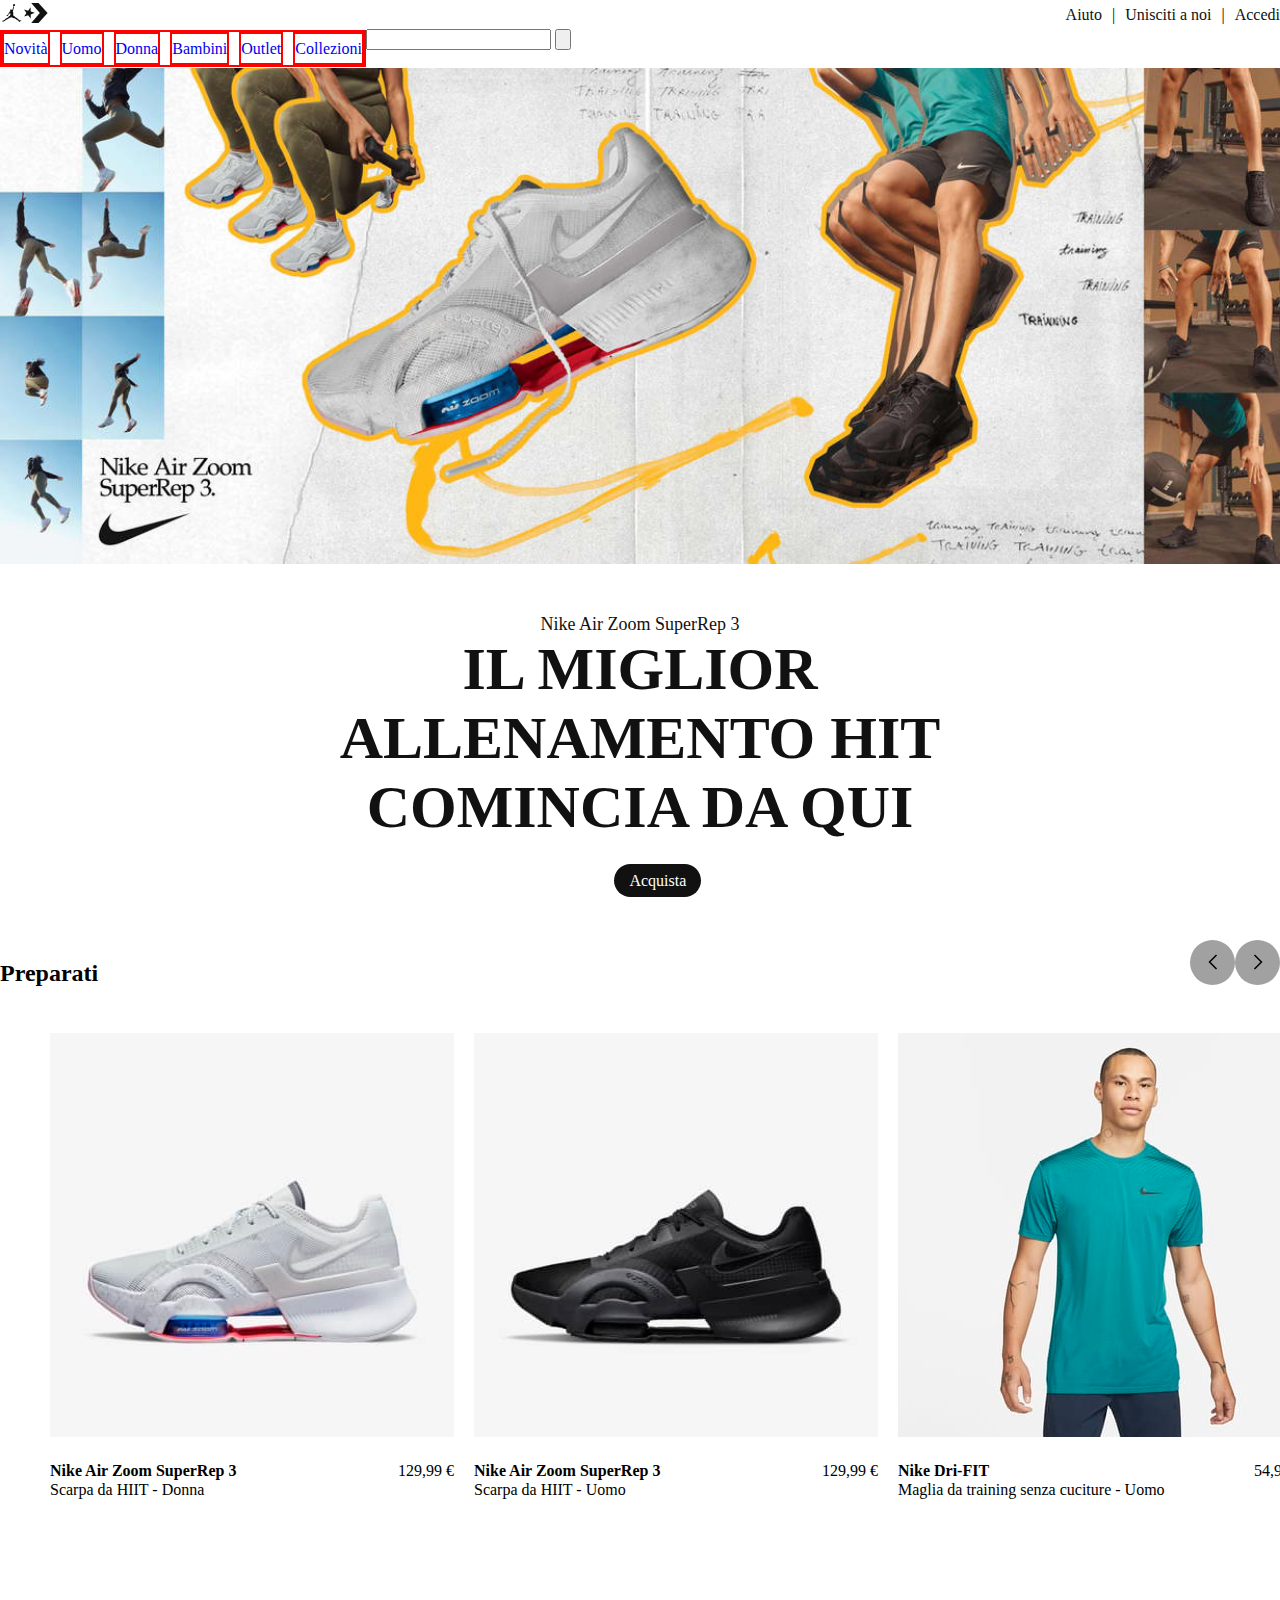
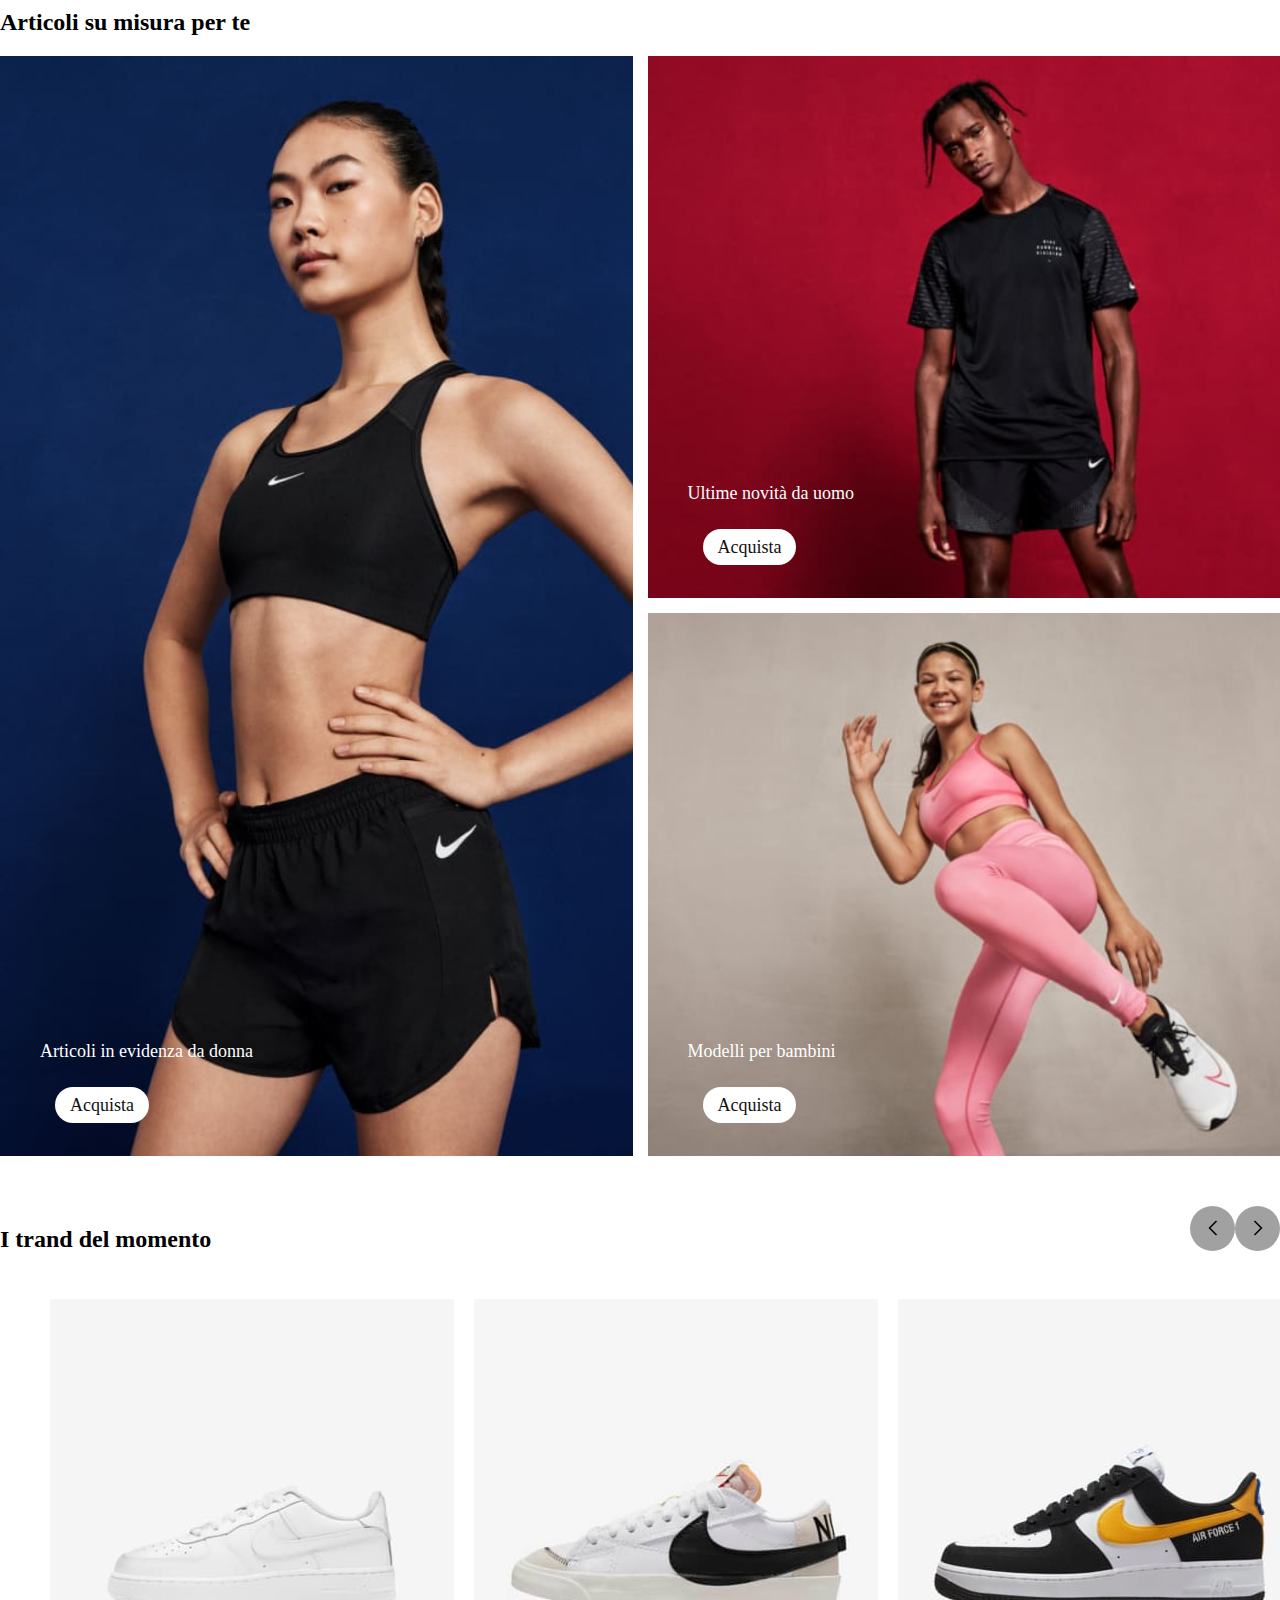
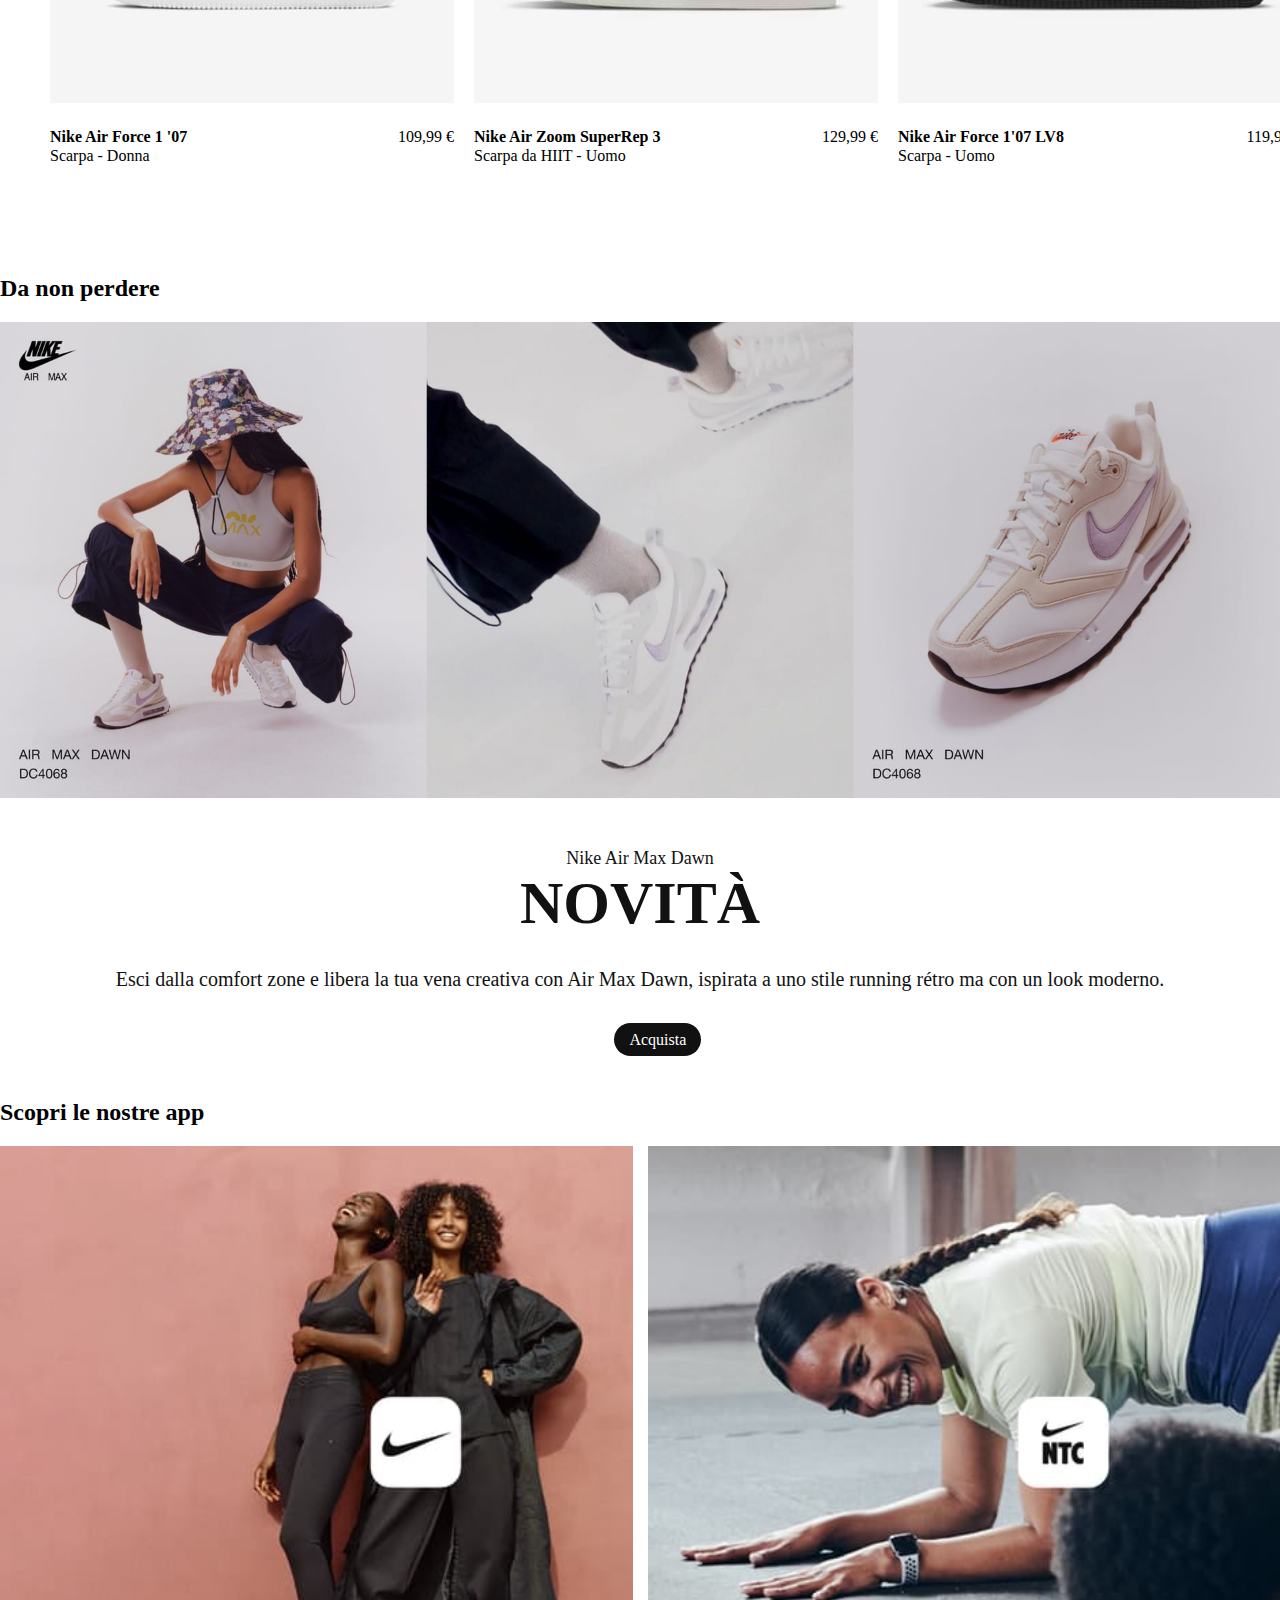
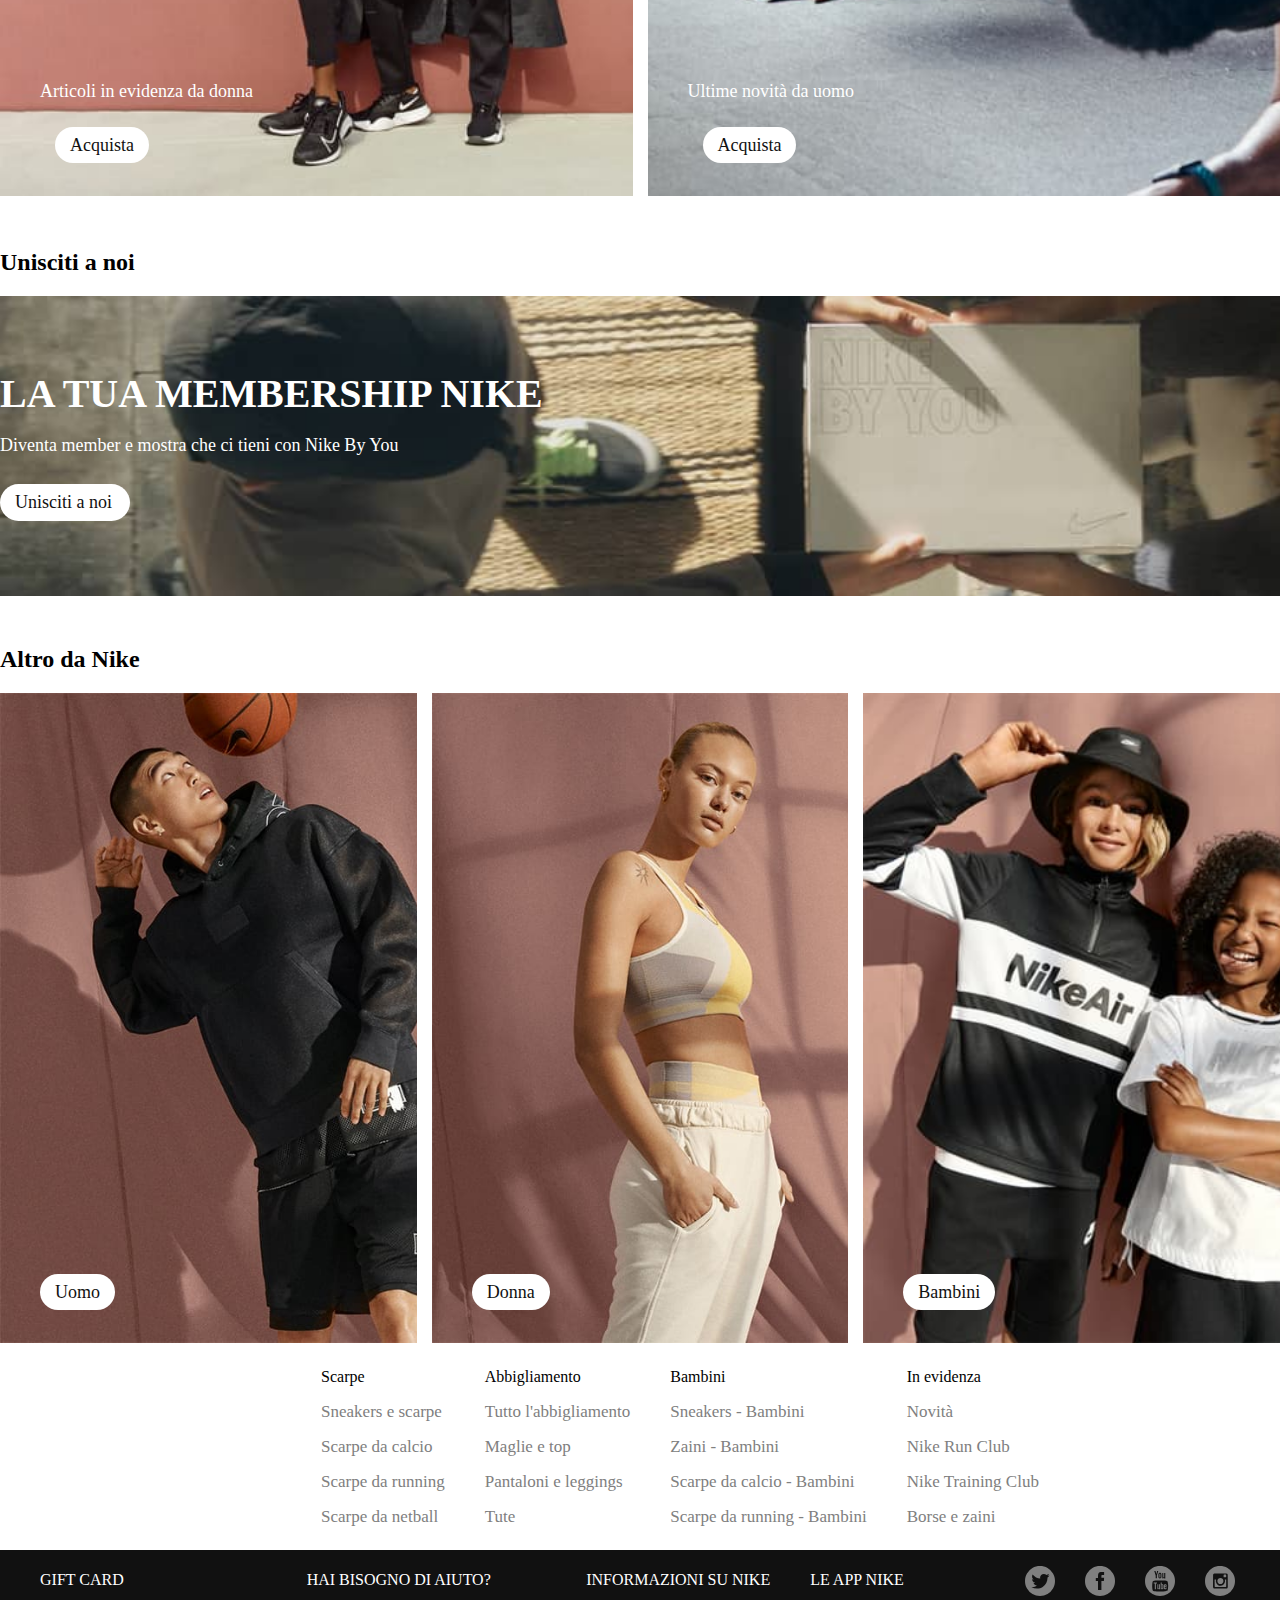
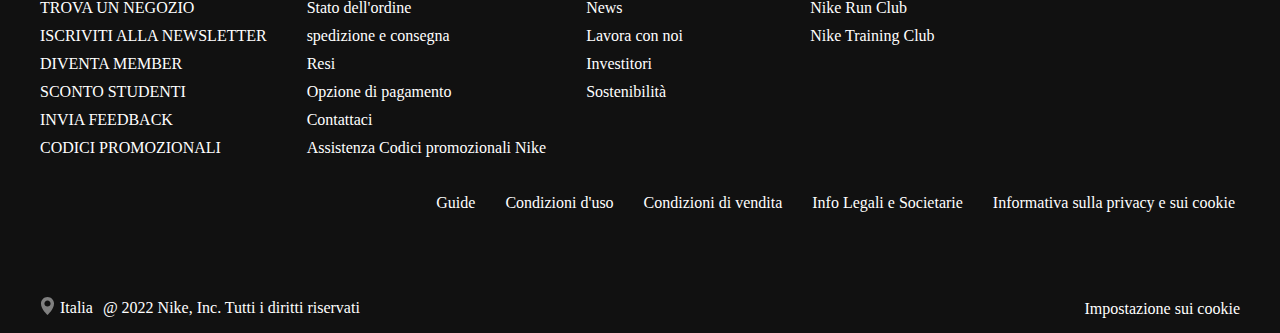
==== commit ac253edd: "Merge branch 'develop' of https://github.com/Tzukuyomii/NikeIT into develop" ====
--- a/home.html
+++ b/home.html
@@ -1341,11 +1341,13 @@
                             <li><a href="#">Scarpe da calcio</a></li>
                             <li><a href="#">Scarpe da running</a></li>
                             <li><a href="#">Scarpe da netball</a></li>
+                            <div class="ul-scarpe">
                             <li><a href="#">Scarpe da golf</a></li>
                             <li><a href="#">Scarpe da skateboard</a></li>
                             <li><a href="#">Scarpe da basket</a></li>
                             <li><a href="#">Scarpe da tennis</a></li>
                             <li><a href="#">Nike Dunk</a></li>
+                        </div>
                         </ul>
                     </li>
                     <li>
@@ -1355,10 +1357,12 @@
                             <li><a href="#">Maglie e top</a></li>
                             <li><a href="#">Pantaloni e leggings</a></li>
                             <li><a href="#">Tute</a></li>
+                            <div class="ul-clothes">
                             <li><a href="#">Felpe con cappuccio</a></li>
                             <li><a href="#">Giacche</a></li>
                             <li><a href="#">Divise e maglie</a></li>
                             <li><a href="#">Pantaloni da yoga</a></li>
+                        </div>
                         </ul>
                     </li>
                     <li>
@@ -1368,10 +1372,12 @@
                             <li><a href="#">Zaini - Bambini</a></li>
                             <li><a href="#">Scarpe da calcio - Bambini</a></li>
                             <li><a href="#">Scarpe da running - Bambini</a></li>
+                            <div class="ul-kids">
                             <li><a href="#">Jordan - Bambini</a></li>
                             <li><a href="#">Felpe con cappuccio - Bambini</a></li>
                             <li><a href="#">T-shirt - Bambini</a></li>
                             <li><a href="#">Tute - Bambini</a></li>
+                        </div>
                         </ul>
                     </li>
                     <li>
@@ -1381,12 +1387,14 @@
                             <li><a href="#">Nike Run Club</a></li>
                             <li><a href="#">Nike Training Club</a></li>
                             <li><a href="#">Borse e zaini</a></li>
+                            <div class="ul-evidenza">
                             <li><a href="#">Palloni da calcio</a></li>
                             <li><a href="#">Guanti da portiere</a></li>
                             <li><a href="#">Sneakers nere</a></li>
                             <li><a href="#">Scarpe da calcio nere</a></li>
                             <li><a href="#">Plus size</a></li>
                             <li><a href="#">Factory Store</a></li>
+                        </div>
                         </ul>
                     </li>
                 </ul>
--- a/home.css
+++ b/home.css
@@ -142,7 +142,7 @@
    
 }
 .container-ul-uomo{
-    align-items:center ;
+    align-items:center;
     display: none;
     justify-content:center;
     position: absolute;
@@ -564,7 +564,7 @@
         /*footer*/
 
 footer {
-    height: 400px;
+    height: 100%;
     width: 100%;
     background-color: #111;
 }
@@ -572,16 +572,53 @@
         /*footer con espansione*/
 
 .top-footer {
-    background-color: olive;
+    
+    background-color: white;
     display: flex;
     align-items: center;
     justify-content: center;
 }
+.top-footer a{
+    
+    font-size: 17px;
+    color: gray;
+}
+.top-footer a:hover{
+    color: black;
+}
+
 
 .ul-top-footer {
-    display: flex;
-    list-style-type: none;
-}
+    line-height: 35px;
+    display: flex;
+    list-style-type: none;
+}
+
+.ul-scarpe{
+    display: none;
+}
+.ul-top-footer:hover .ul-scarpe{
+    display: block;
+}
+.ul-clothes{
+    display: none;
+}
+.ul-top-footer:hover .ul-clothes{
+    display: block;
+}
+.ul-kids{
+    display: none;
+}
+.ul-top-footer:hover .ul-kids{
+    display: block;
+}
+.ul-evidenza{
+    display: none;
+}
+.ul-top-footer:hover .ul-evidenza{
+    display: block;
+}
+
 
         /*footer fisso (nero)*/
 
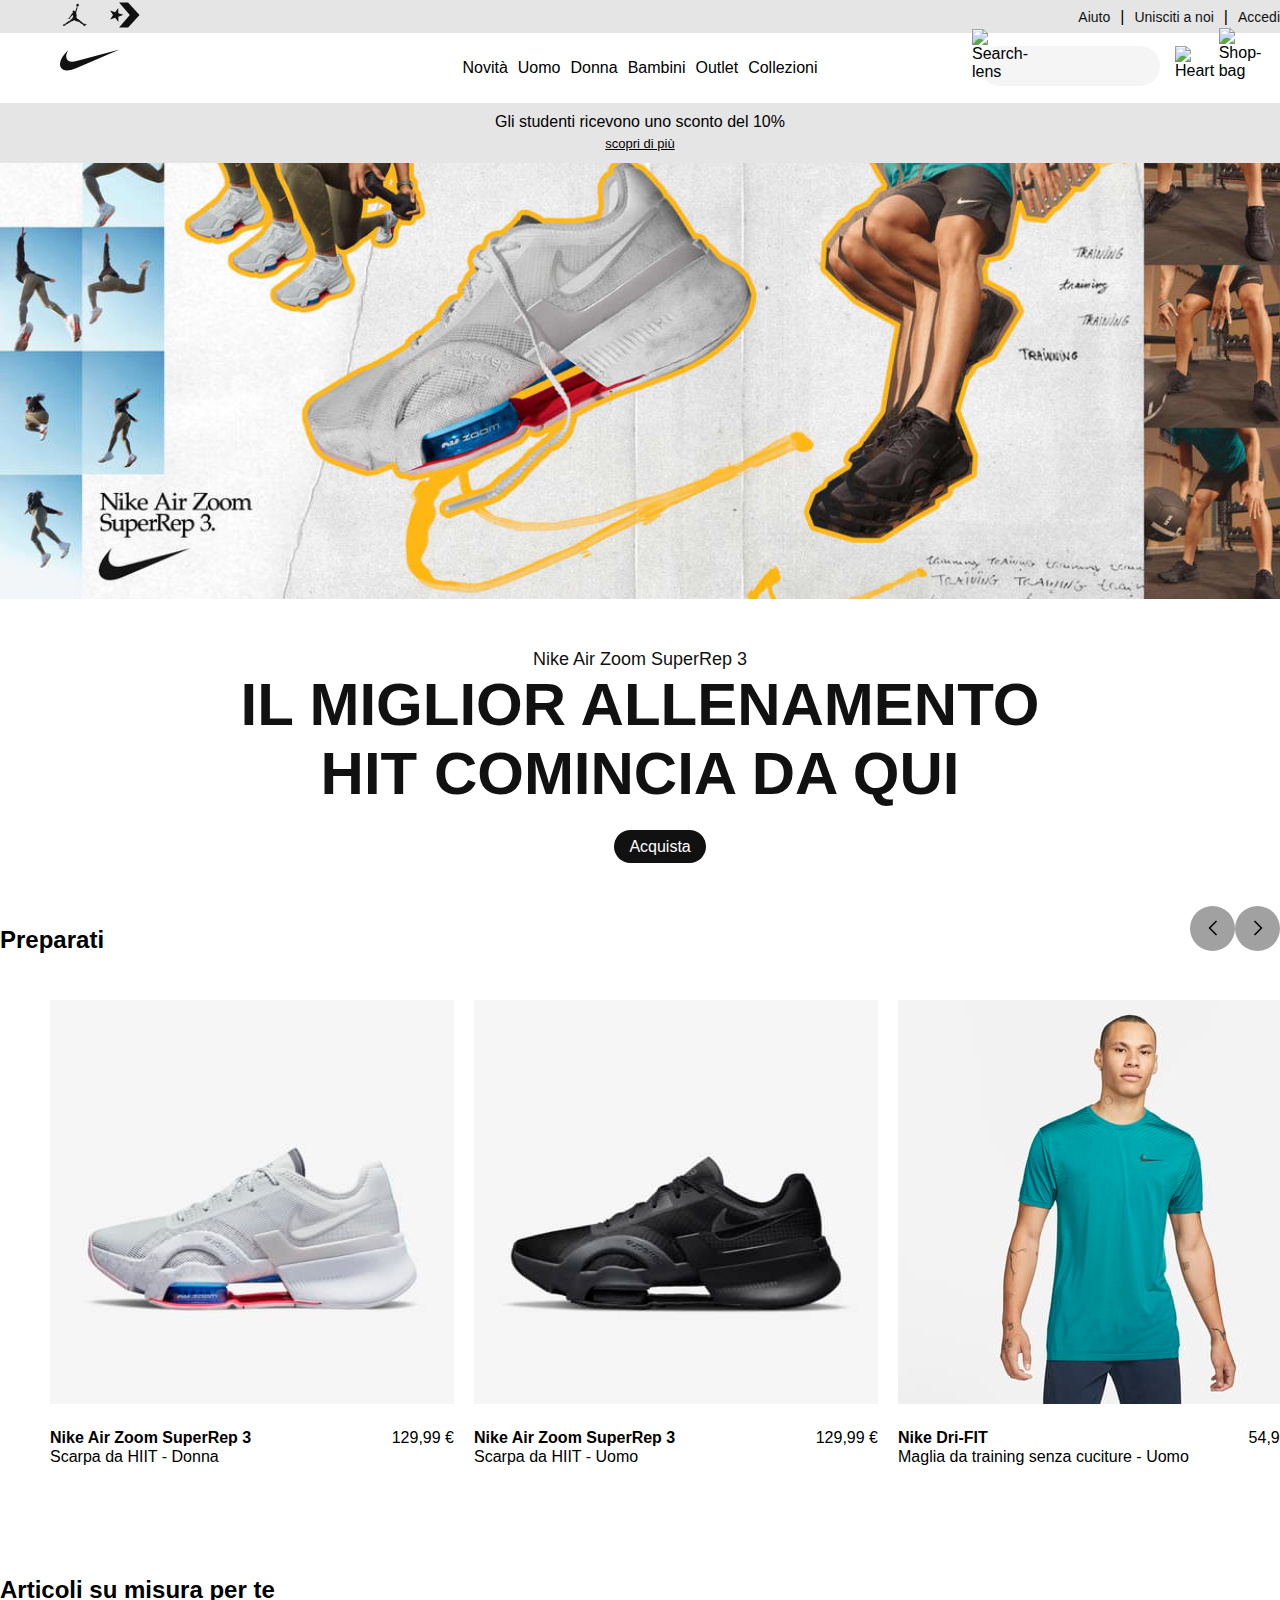
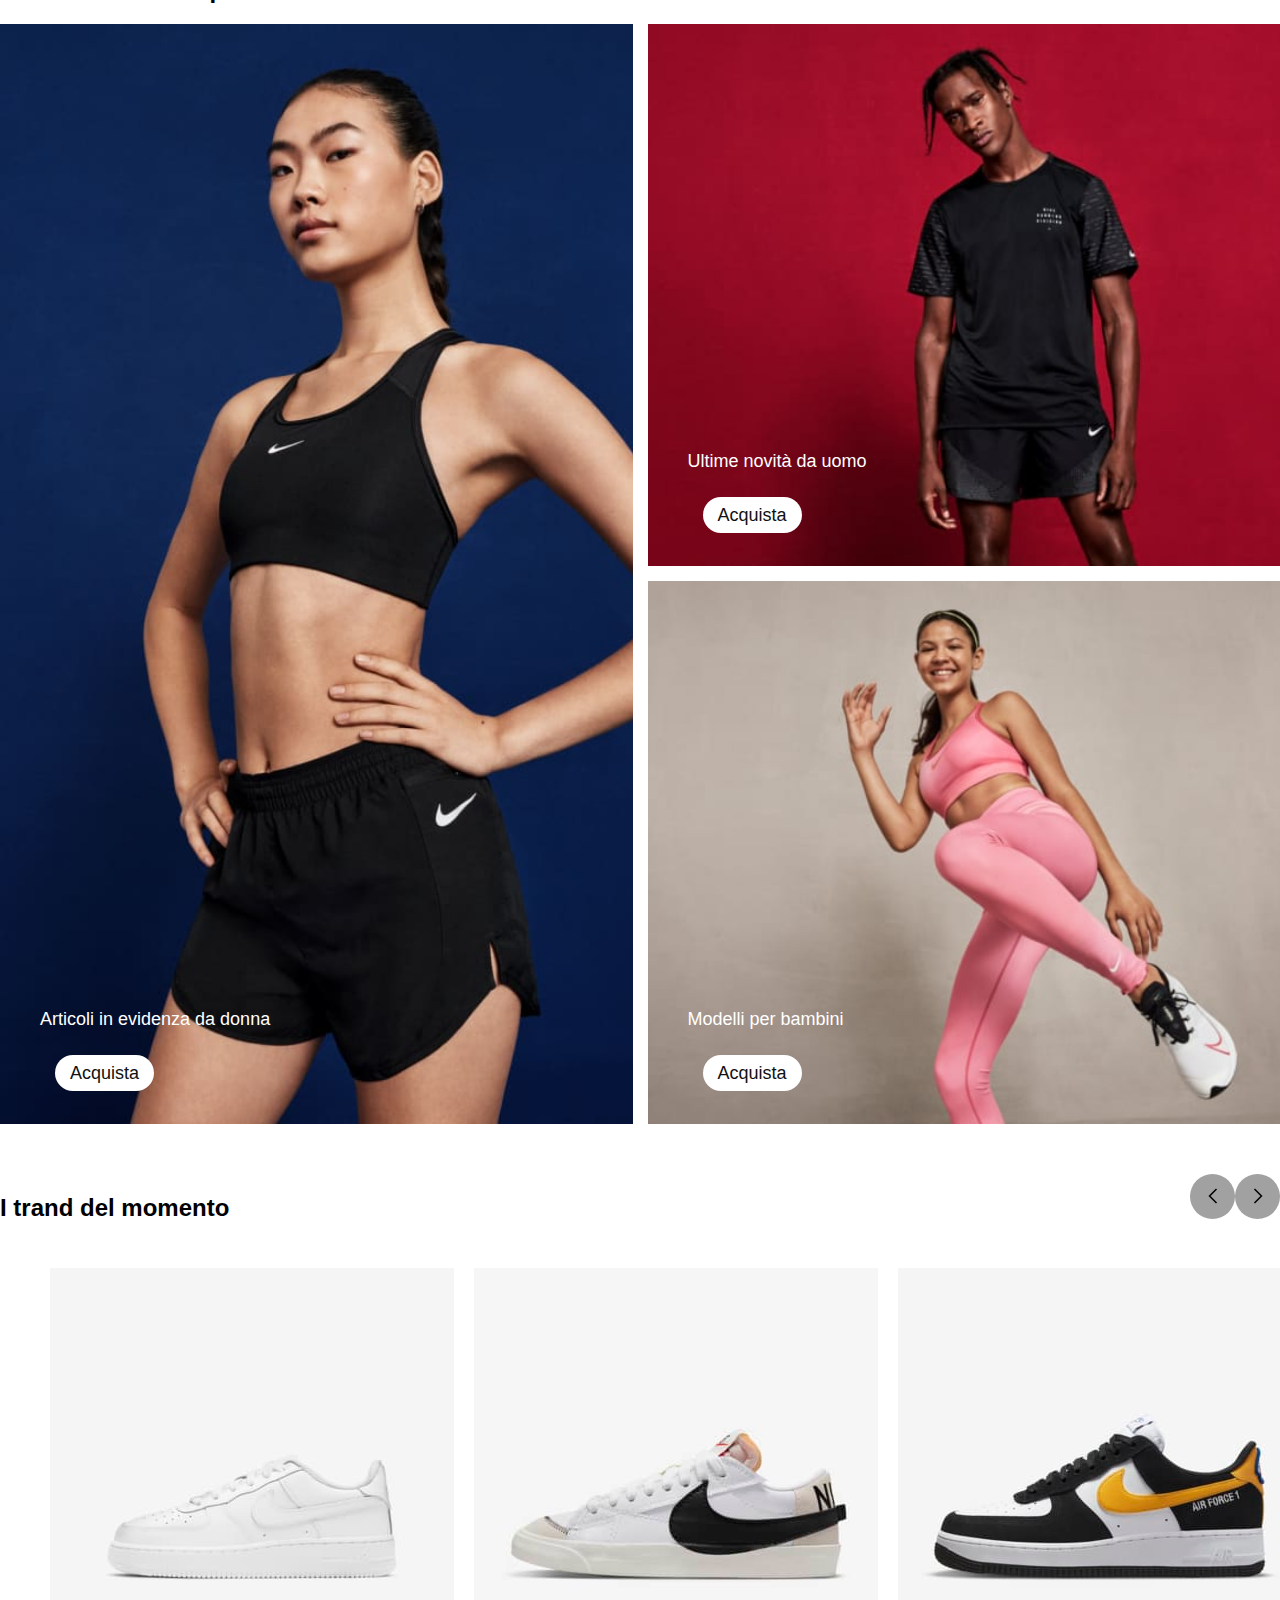
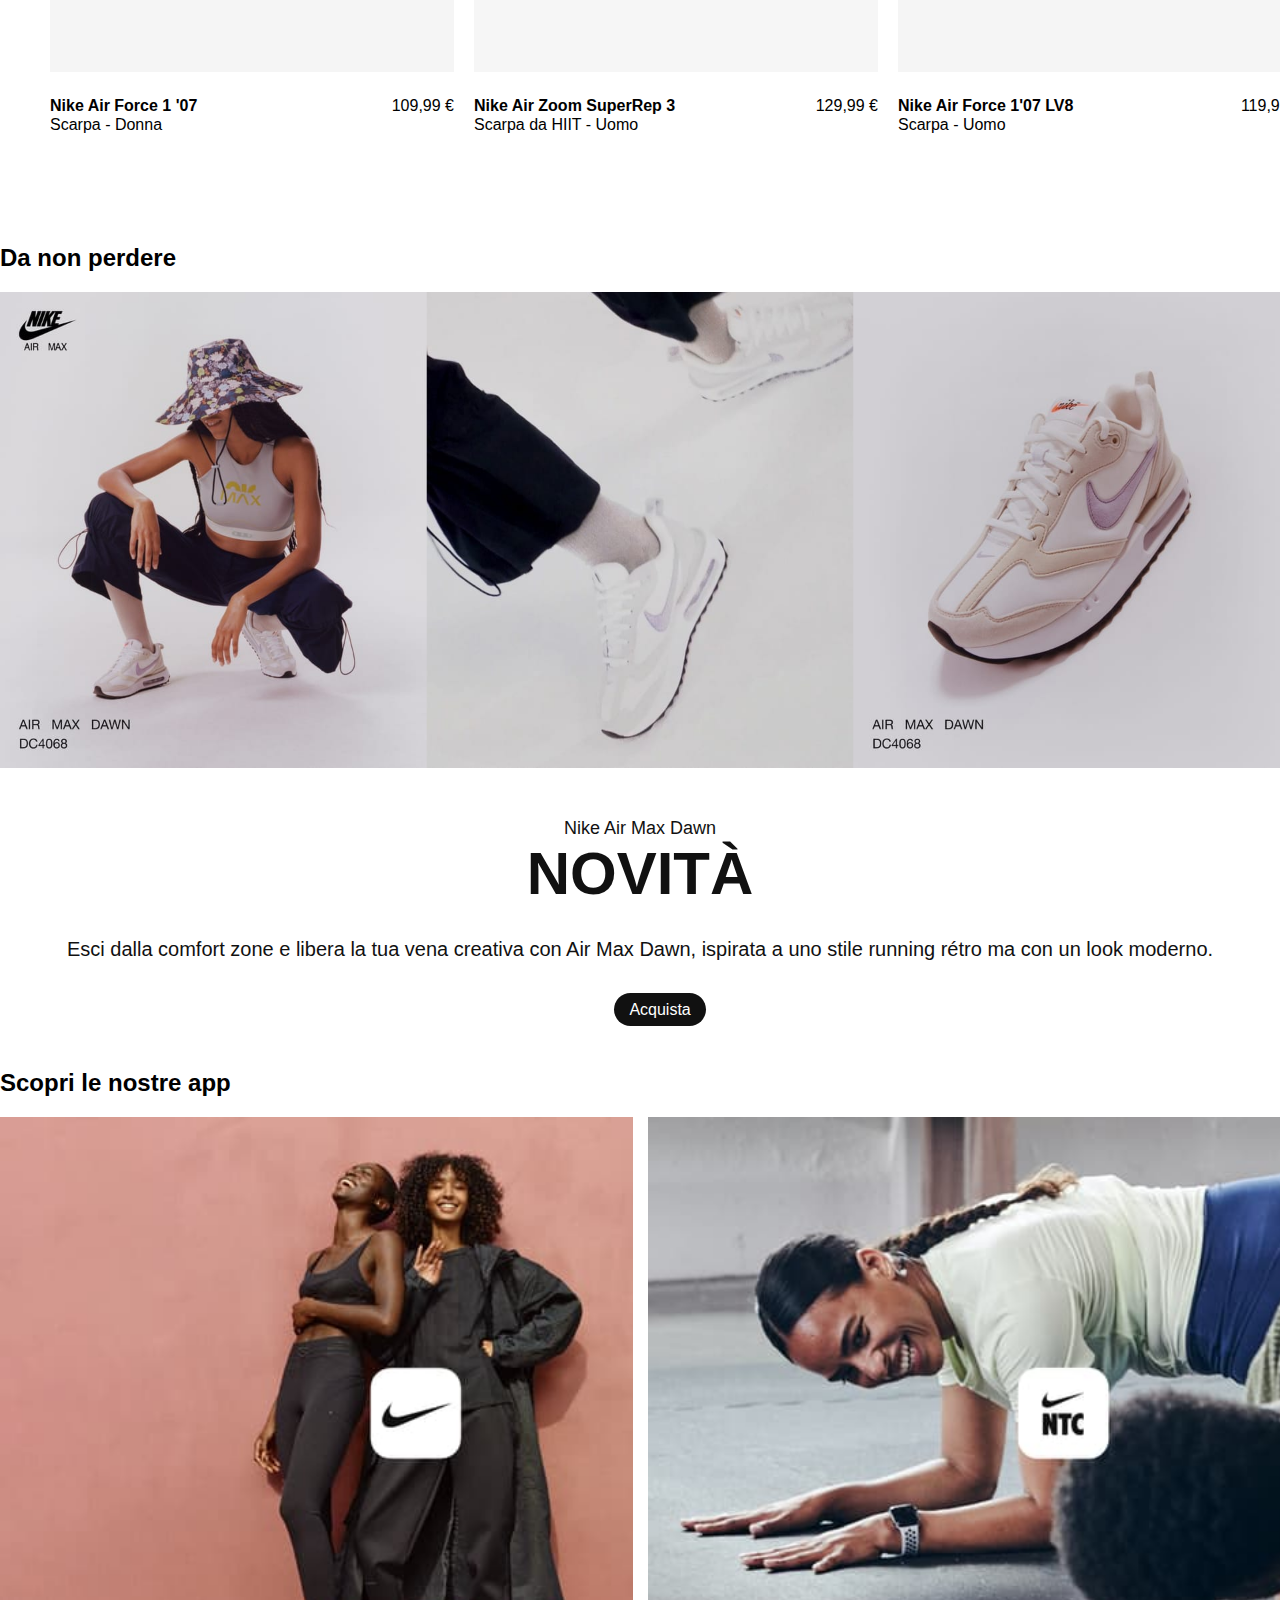
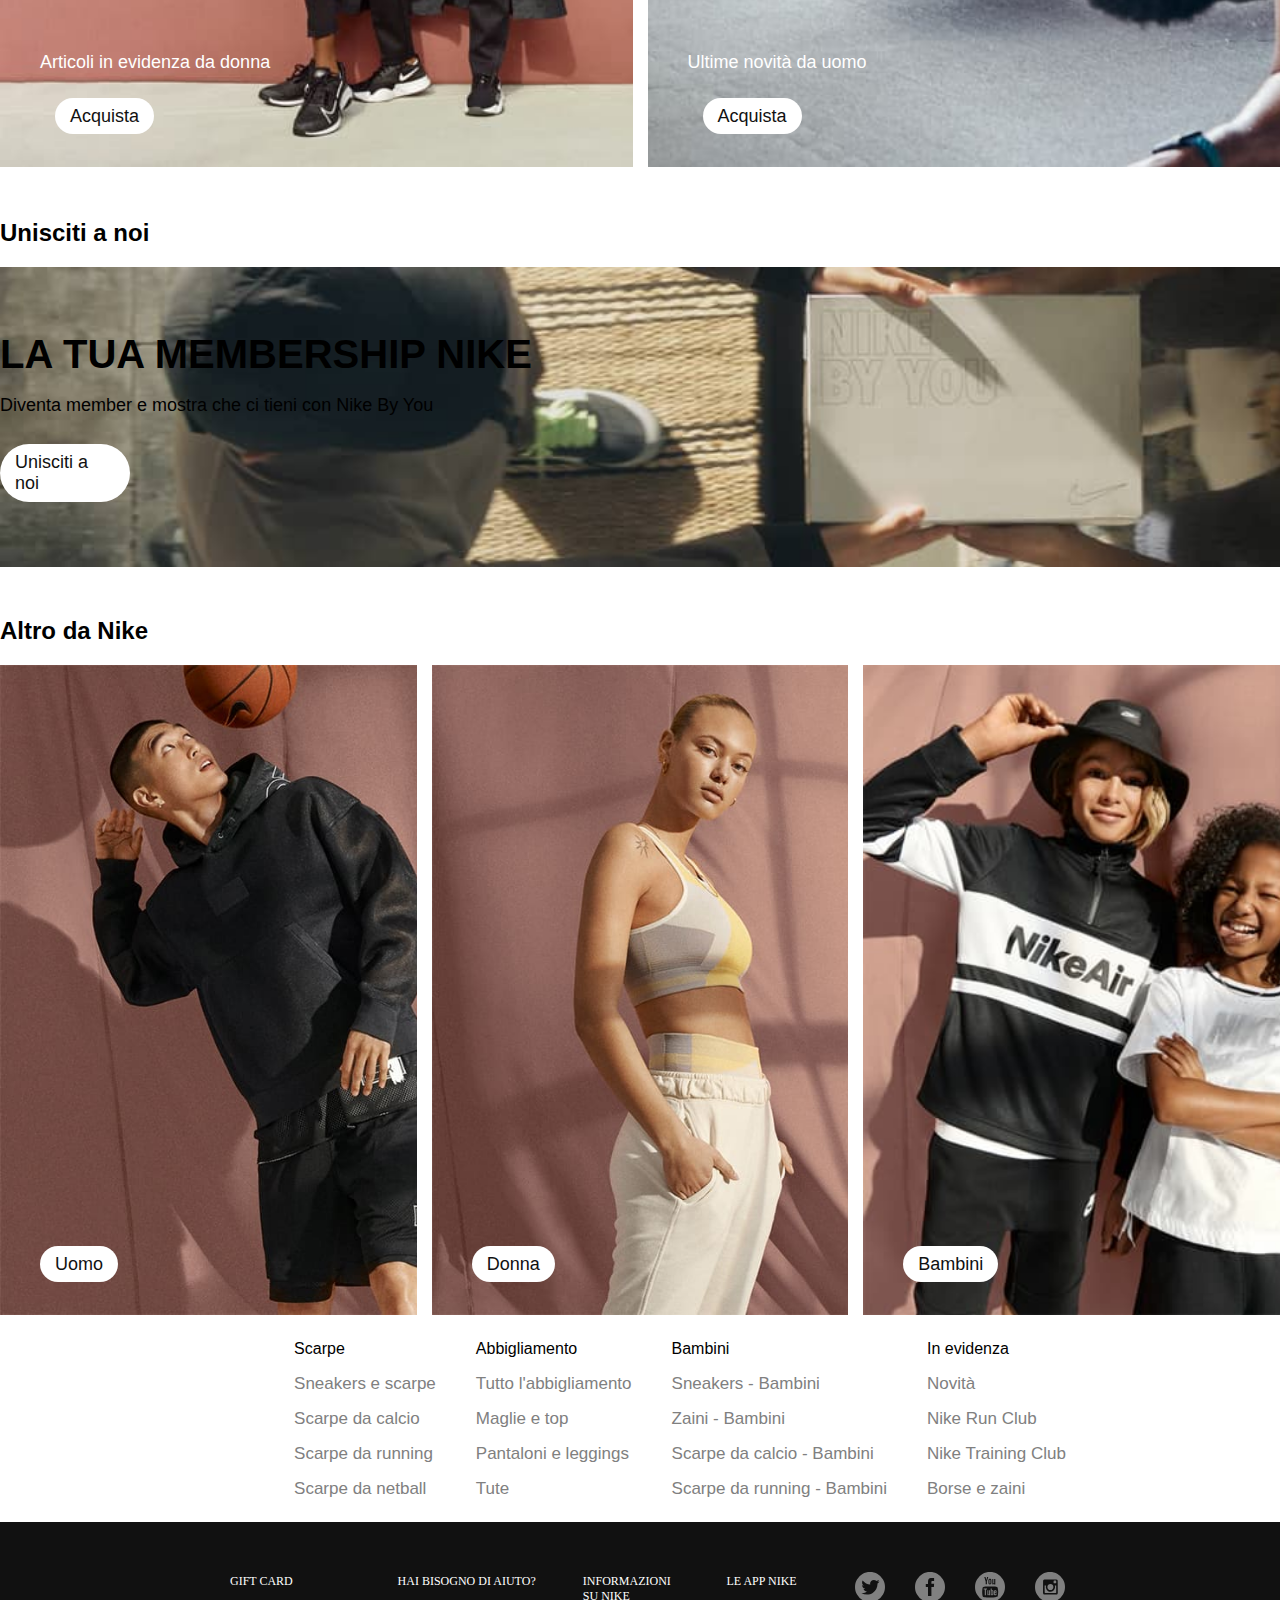
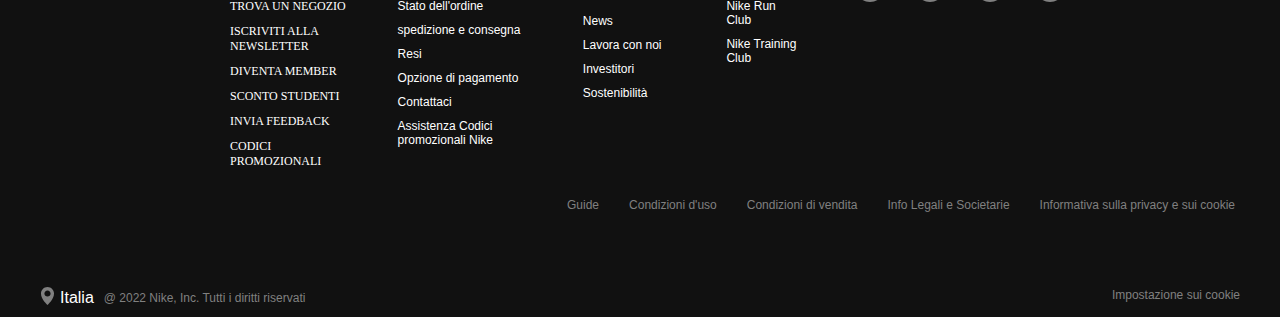
==== commit 7aa6e9a4: "Merge branch 'develop' of https://github.com/nicpes/NikeIT into develop" ====
--- a/home.html
+++ b/home.html
@@ -10,12 +10,14 @@
 <body>
     <nav class="nav1">
         <div class="sub-nav1">
+            <div class="sub-nav1-logo">
             <a href="http://">
-                <img src="assets/img/svg-basket.svg" alt="">
+                <img class="sub-nav1-img" src="assets/img/svg-basket.svg" alt="">
             </a>
             <a href="http://">
-                <img src="assets/img/svg-frecciadx.svg" alt="">
+                <img class="sub-nav1-img" src=" assets/img/svg-frecciadx.svg" alt="">
             </a>
+        </div>
         </div>
         <div class="sub-nav1">
             <div class="menu-aiuto">
@@ -60,11 +62,7 @@
         </div>
     </nav>
     <nav class="nav2">
-        <div>
-            <a href="#">
-                <img src="assets/img/svg-logonike.svg" alt="">
-            </a>
-        </div>
+        <div class="logo-navmenu"><svg class="logo-navmenu" height="60px" width="60px" fill="#111" viewBox="0 0 69 32"><path d="M68.56 4L18.4 25.36Q12.16 28 7.92 28q-4.8 0-6.96-3.36-1.36-2.16-.8-5.48t2.96-7.08q2-3.04 6.56-8-1.6 2.56-2.24 5.28-1.2 5.12 2.16 7.52Q11.2 18 14 18q2.24 0 5.04-.72z"></path></svg></div>
         <div class="div-sub3-nav2">
             <ul class="ul-master-nav2">
                 <li class="li-master-ul-nav2">
@@ -155,7 +153,7 @@
                 </div>
                 </li>
                 <li class="li-master-ul-nav2">
-                    <a href="#">Uomo</a>
+                    <a href="Nike-uomo/nike-uomo.html">Uomo</a>
                     <div class="container-ul-uomo">
                     <ul class="">
                         <li>In evidenza</li>
@@ -938,18 +936,30 @@
             </ul>
         </div>
         <div>
-            <div>
-                <input type="text">
-                <button>
-                    <img src="" alt="">
-                </button>
-            </div>
+            <div class="search">
+                <div class="lens">
+                  <img id="len" src="assets/icon/Lens.svg" alt="Search-lens" />
+                </div>
+                <div class="shop">
+                    <a href="#" class="lens">
+                      <img src="assets/icon/cuore.svg" alt="Heart" />
+                    </a>
+                    <a href="#" class="lens">
+                      <img src="assets/icon/shop-bag.svg" alt="Shop-bag" />
+                    </a>
+                  </div>
             <div>
                 <img src="" alt="">
                 <img src="" alt="">
             </div>
         </div>
     </nav>
+    <div class="students">
+        <div class="students-container">
+        <p>Gli studenti ricevono uno sconto del 10%</p>
+        <p><a href="">scopri di più</a></p>
+    </div>
+    </div>
     <main>
         <section>
             <a class="link-img-header" href="#">
@@ -1403,7 +1413,7 @@
         <section class="footer">
             <div class="cont1-master-footer">
                 <div class="subcont1-master-footer">
-                    <ul>
+                    <ul class="footer-first-ul">
                         <li><a href="#">GIFT CARD</a></li>
                         <li><a href="#">TROVA UN NEGOZIO</a></li>
                         <li><a href="#">ISCRIVITI ALLA NEWSLETTER</a></li>
@@ -1413,7 +1423,7 @@
                         <li><a href="#">CODICI PROMOZIONALI</a></li>
                     </ul>
                     <ul>
-                        <li><a href="#">HAI BISOGNO DI AIUTO?</a></li>
+                        <li><a class="footer-first-ul" href="#">HAI BISOGNO DI AIUTO?</a></li>
                         <li><a href="#"> Stato dell'ordine</a></li>
                         <li><a href="#">spedizione e consegna</a></li>
                         <li><a href="#">Resi</a></li>
@@ -1422,14 +1432,14 @@
                         <li><a href="#">Assistenza Codici promozionali Nike</a></li>
                     </ul>
                     <ul>
-                        <li><a href="#">INFORMAZIONI SU NIKE</a></li>
+                        <li><a class="footer-first-ul" href="#">INFORMAZIONI SU NIKE</a></li>
                         <li><a href="../NikeIT/news/news.html">News</a></li>
                         <li><a href="#">Lavora con noi</a></li>
                         <li><a href="#">Investitori</a></li>
                         <li><a href="#">Sostenibilità</a></li>
                     </ul>
                     <ul>
-                        <li><a href="#">LE APP NIKE</a></li>
+                        <li><a class="footer-first-ul" href="#">LE APP NIKE</a></li>
                         <li><a href="../NikeIT/nrc/index.html">Nike Run Club</a></li>
                         <li><a href="../NikeIT/NTC/ntc.html">Nike Training Club</a></li>
                     </ul>
--- a/home.css
+++ b/home.css
@@ -1,752 +1,869 @@
-*{
-    text-decoration: none;
-    list-style-type: none;
+* {
+  text-decoration: none;
+  list-style-type: none;
+  color: black;
+  
 }
 body {
-    /*height: 100vh;*/
-    width: 100%;
-    margin: 0;
-}
-
-        /*prima nav*/
-
+  font-family: "Helvetica Neue",Helvetica,Arial,sans-serif;
+  width: 100%;
+  margin: 0;
+}
+@font-face {
+  font-family: "NikeTG";
+  src: url("assets/fonts/tradegothic.ttf") format("ttf");
+  src: url("assets/fonts/tradegothic.woff") format("woff");
+  src: url("assets/fonts/tradegothic.woff2") format("woff2");
+}
+/*prima nav*/
 
 .nav1 {
-    box-sizing: border-box;
-    display: flex;
-    justify-content: space-between;
-    align-items: center;
+  box-sizing: border-box;
+  display: flex;
+  justify-content: space-between;
+  align-items: center;
+   background-color: #e5e5e5;
+}
+.logo-navmenu{
+  position: absolute;
+  left: 30px;
+  top: 15px;
+}
+.search {
+  display: flex;
+  align-items: center;
+  justify-content: flex-start;
+  width: 180px;
+  height: 40px;
+  background-color: #f5f5f5;
+  border-radius: 50px;
+  -webkit-border-radius: 50px;
+  -moz-border-radius: 50px;
+  -ms-border-radius: 50px;
+  -o-border-radius: 50px;
+  position: absolute;
+  right: 120px;
+  top: 46px;
+}
+.lens {
+  display: flex;
+  align-items: flex-end;
+  justify-content: center;
+  width: 40px;
+  height: 40px;
+  border-radius: 50px;
+  -webkit-border-radius: 50px;
+  -moz-border-radius: 50px;
+  -ms-border-radius: 50px;
+  -o-border-radius: 50px;
+}
+.shop {
+  display: flex;
+  gap: 0 5px;
+  position: absolute;
+  right: 0px;
+  margin-right: -100px;
+  margin-bottom: 12px;
+}
+
+.shop a {
+  border-radius: 50px;
+  -webkit-border-radius: 50px;
+  -moz-border-radius: 50px;
+  -ms-border-radius: 50px;
+  -o-border-radius: 50px;
+}
+
+.shop a:hover {
+  background-color: #e5e5e5;
+}
+
+#len {
+  margin-bottom: 5px;
 }
 
 #ul-menu-aiuto {
-    display: flex;
-    list-style-type: none;
-    gap: 0 10px;
-    padding: 0;
-    margin: 0;
-    align-items: center;
+  display: flex;
+  list-style-type: none;
+  gap: 0 10px;
+  padding: 0;
+  margin: 0;
+  align-items: center;
 }
 
 #li-menu-aiuto {
-    height: 29px;
-    display: flex;
-    align-items: center;
+  height: 29px;
+  display: flex;
+  align-items: center;
 }
 
 #li-menu-aiuto:hover > #sub-ul-menu-aiuto {
-    display: flex;
-    flex-direction: column;
+  display: flex;
+  flex-direction: column;
 }
 
 #sub-ul-menu-aiuto {
-    position: absolute;
-    right: 35px;
-    top: 29px;
-    display: none;
-    list-style-type: none;
+  height: 350px;
+  z-index: 1;
+  line-height: 30px;
+  background-color: white;
+  position: absolute;
+  right: 35px;
+  top: 29px;
+  display: none;
+  list-style-type: none;
 }
 
 #sub-ul-menu-aiuto li a {
-    color: grey;
+  color: grey;
 }
 
 #sub-ul-menu-aiuto li a:hover {
-    color: #111;
+  color: #111;
 }
 
 .sub-nav1 {
-    display: flex;
-    align-items: center;
+  display: flex;
+  align-items: center;
 }
 
 .sub-nav1 a {
-    text-decoration: none;
-    color: #111;
+  font-size: 14px;
+  text-decoration: none;
+  color: #111;
+}
+
+.sub-nav1-logo{
+  display: flex;
+  gap: 20px;
+  margin-left: 60px;
+}
+.sub-nav1-img{
+  width: 30px;
 }
 
 #a-nav1:hover {
-    color: grey;
-}
-
-        /*seconda nav*/
+  color: grey;
+}
+
+/*seconda nav*/
 
 .nav2 {
-    display: flex;
-}
-
+  
+  display: flex;
+  justify-content: center;
+  align-items: center;
+  font-size: 16px;
+  height: 70px;
+  
+  
+}
+.searchbar {
+  position: absolute;
+  right: 200px;
+  top: 40px;
+}
 .div-sub3-nav2 {
-    display: flex;
-    align-items: center;
+  display: flex;
+  align-items: center;
 }
 
 .ul-master-nav2 {
-    display: flex;
-    list-style-type: none;
-    gap: 0 10px;
-    padding: 0;
-    margin: 0;
-    align-items: center;
-    border: 2px solid red;
+  display: flex;
+  list-style-type: none;
+  gap: 0 10px;
+  padding: 0;
+  margin: 0;
+  align-items: center;
+
 }
 
 .li-master-ul-nav2 {
-    height: 29px;
-    display: flex;
-    align-items: center;
-    border: 2px solid red;
+  height: 29px;
+  display: flex;
+  align-items: center;
+  /*! border: 2px solid red; */
+}
+
+.students{
+  position: absolute;
+  width: 100%;
+  justify-content: center;
+  align-items: center;
+  height: 60px;
+  text-align: center;
+   background-color: #e5e5e5;
+ line-height: 5px;
+  
+}
+
+.students a{
+ 
+ text-decoration: underline;
+  font-size: 13px;
+  
 }
 /* DIV HOVER NAVBAR */
 
 .li-master-ul-nav2:hover > .container-ul {
-    display: flex;
-    align-items: center;
-    gap: 15px 25px;
+  display: flex;
+
+  gap: 15px 25px;
 }
 .li-master-ul-nav2:hover > .container-ul-uomo {
-    display: flex;
-    align-items: center;
-    gap: 15px 25px;
+  display: flex;
+
+  gap: 15px 25px;
 }
 .li-master-ul-nav2:hover > .container-ul-donna {
-    display: flex;
-    align-items: center;
-    gap: 15px 25px;
+  display: flex;
+
+  gap: 15px 25px;
 }
 .li-master-ul-nav2:hover > .container-ul-bambini {
-    display: flex;
-    align-items: center;
-    gap: 15px 25px;
+  display: flex;
+
+  gap: 15px 25px;
 }
 .li-master-ul-nav2:hover > .container-ul-outlet {
-    display: flex;
-    align-items: center;
-    gap: 15px 25px;
+  display: flex;
+
+  gap: 15px 25px;
 }
 .li-master-ul-nav2:hover > .container-ul-collections {
-    display: flex;
-    align-items: center;
-    gap: 15px 25px;
-}
-
+  display: flex;
+
+  gap: 15px 25px;
+}
 
 .sub-ul-master-ul-nav2 {
-    width: 100%;
-    /*! position: absolute; */
-    /*! right: 1px; */
-    /*! top: 90px; */
-    display: none;
-    list-style-type: none;
-    /*! border: 2px solid red; */
-    z-index: 1;
-    background-color: white;
-   
-}
-.container-ul-uomo{
-    align-items:center;
-    display: none;
-    justify-content:center;
-    position: absolute;
-    width: 100%;
-    margin-top: 340px;
-    z-index: 1;
-    background: white;
-    height: 300px;
-    margin-left: -60px;
-    
-}
-.container-ul-donna{
-    right: 0;
-    align-items:center ;
-    display: none;
-    justify-content:center;
-    position: absolute;
-    width: 100%;
-    margin-top: 340px;
-    z-index: 1;
-    background: white;
-    height: 300px;
-    margin-left: -120px;
-    
-}
-.container-ul{
-    display: none;
-    justify-content: center;
-    position: absolute;
-    width: 100%;
-    
-    margin-top: 240px;
-    z-index: 1;
-    background: white;
-    height: 200px;
-}
-.container-ul-bambini{
-    right: 0;
-    align-items:center ;
-    display: none;
-    justify-content:center;
-    position: absolute;
-    width: 100%;
-    margin-top: 340px;
-    z-index: 1;
-    background: white;
-    height: 300px;
-    margin-left: -120px;
-}
-.container-ul-outlet{
-    right: 0;
-    align-items:center ;
-    display: none;
-    justify-content:center;
-    position: absolute;
-    width: 100%;
-    margin-top: 340px;
-    z-index: 1;
-    background: white;
-    height: 300px;
-    margin-left: -120px;
-}
-.container-ul-collections{
-    right: 0;
-    align-items:center ;
-    display: none;
-    justify-content:center;
-    position: absolute;
-    width: 100%;
-    margin-top: 340px;
-    z-index: 1;
-    background: white;
-    height: 300px;
-    margin-left: -120px;
-}
-
+  width: 100%;
+  display: none;
+  list-style-type: none;
+  z-index: 1;
+  background-color: white;
+}
+.container-ul-uomo a {
+  color: gray;
+}
+.container-ul-uomo {
+  
+  line-height: 35px;
+  left: 0;
+  display: none;
+  justify-content: center;
+  position: absolute;
+  width: 100%;
+  margin-top: 670px;
+  z-index: 1;
+  background: white;
+  height: 600px;
+}
+.container-ul-donna a {
+  color: gray;
+}
+.container-ul-donna {
+  line-height: 35px;
+  left: 0;
+  right: 0;
+  display: none;
+  justify-content: center;
+  position: absolute;
+  width: 100%;
+  margin-top: 670px;
+  z-index: 1;
+  background: white;
+  height: 600px
+}
+.container-ul a {
+  color: gray;
+}
+.container-ul {
+  line-height: 35px;
+  left: 0px;
+  display: none;
+  justify-content: center;
+  position: absolute;
+  width: 100%;
+  margin-top: 240px;
+  z-index: 1;
+  background: white;
+  height: 200px;
+}
+.container-ul-bambini a {
+  color: gray;
+}
+.container-ul-bambini {
+  right: 0;
+  line-height: 35px;
+  display: none;
+  justify-content: center;
+  position: absolute;
+  width: 100%;
+  margin-top: 770px;
+  z-index: 1;
+  background: white;
+  height: 700px;
+  margin-left: -120px;
+}
+.container-ul-outlet a {
+  color: gray;
+}
+.container-ul-outlet {
+  right: 0;
+  line-height: 35px;
+  display: none;
+  justify-content: center;
+  position: absolute;
+  width: 100%;
+  margin-top: 620px;
+  z-index: 1;
+  background: white;
+  height: 550px;
+  margin-left: -120px;
+}
+.container-ul-collections a {
+  color: gray;
+}
+.container-ul-collections {
+  right: 0;
+  display: none;
+  justify-content: center;
+  position: absolute;
+  width: 100%;
+  margin-top: 670px;
+  z-index: 1;
+  background: white;
+  height: 600px;
+
+  line-height: 35px;
+}
 
 /* da qui partono i blocchi del main*/
 
-        /*primo blocco*/
+/*primo blocco*/
 
 main {
-    width: 100%;
+  width: 100%;
 }
 
 .link-img-header {
-    width: 100%;
-    display: flex;
-    flex-direction: column;
-    align-items: center;
-    text-decoration: none;
+  width: 100%;
+  display: flex;
+  flex-direction: column;
+  align-items: center;
+  text-decoration: none;
 }
 
 #img-header {
-    width: 100%;
+  width: 100%;
 }
 
 #link-buy-header {
-    background-color: #111;
-    padding: 8px 15px;
-    margin-left: 48%;
-    border-radius: 50px;
-    text-decoration: none;
-    color: white;
-    
+  background-color: #111;
+  padding: 8px 15px;
+  margin-left: 48%;
+  border-radius: 50px;
+  text-decoration: none;
+  color: white;
 }
 
 #link-buy-header:hover {
-    background-color: grey;
+  background-color: grey;
 }
 
 #p-header {
-    color: #111;
-    margin: 50px 0px 0px 0px;
-    font-size: 18px;
-
+  color: #111;
+  margin: 50px 0px 0px 0px;
+  font-size: 18px;
 }
 
 #title-header {
-    display: block;
-    width: 65%;
-    color: #111;
-    font-size: 60px;
-    font-weight: bolder;
-    text-justify: distribute;
-    margin: 0;
-    text-align: center;
-    padding-bottom: 30px;
-}
-
-        /*secondo blocco*/
+  display: block;
+  width: 65%;
+  color: #111;
+  font-size: 60px;
+  font-weight: bolder;
+  text-justify: distribute;
+  margin: 0;
+  text-align: center;
+  padding-bottom: 30px;
+}
+
+/*secondo blocco*/
 
 .navbar-shopping {
-    display: flex;
-    flex-direction: column;
-    margin-top: 50px;
+  display: flex;
+  flex-direction: column;
+  margin-top: 50px;
 }
 
 .top-navbar-shopping {
-    width: 100%;
-    display: flex;
-    justify-content: space-between;
+  width: 100%;
+  display: flex;
+  justify-content: space-between;
 }
 
 .cont-scroll-sxdx {
-    display: flex;
+  display: flex;
 }
 
 .background-scroll-sxdx {
-    height: 45px;
-    width: 45px;
-    border-radius: 50%;
-    background-color: rgb(161, 161, 161);
-    display: flex;
-    align-items: center;
-    justify-content: center;
+  height: 45px;
+  width: 45px;
+  border-radius: 50%;
+  background-color: rgb(161, 161, 161);
+  display: flex;
+  align-items: center;
+  justify-content: center;
 }
 
 .scroll-navbar-shopping {
-    overflow-x: scroll;
+  overflow-x: scroll;
 }
 
 .list-navbar-shopping {
-    display: flex;
-    list-style-type: none;
+  display: flex;
+  list-style-type: none;
 }
 
 .sub-list-navbar-shopping {
-    padding: 5px;
-    margin: 5px;
+  padding: 5px;
+  margin: 5px;
 }
 
 .text-list-navbar-shopping {
-    display: flex;
-    justify-content: space-between;
+  display: flex;
+  justify-content: space-between;
 }
 
 .text-list-navbar-shopping p {
-    margin-top: 21px;
+  margin-top: 21px;
 }
 
 .div-textbuy-list-navbar-shopping h4 {
-    margin-bottom: 1px;
+  margin-bottom: 1px;
 }
 
 .div-textbuy-list-navbar-shopping p {
-    margin-top: 1px;
-}
-
-        /*terzo blocco*/
+  margin-top: 1px;
+}
+
+/*terzo blocco*/
 
 .section1-shopping {
-    width: 100%;
-    margin-top: 50px;
+  width: 100%;
+  margin-top: 50px;
 }
 
 .contm-section1-shopping {
-    width: 100%;
-    height: 1100px;
-    display: grid;
-    grid-template-columns: 1fr 15px 1fr;
-    grid-template-rows: 1fr 15px 1fr;
+  width: 100%;
+  height: 1100px;
+  display: grid;
+  grid-template-columns: 1fr 15px 1fr;
+  grid-template-rows: 1fr 15px 1fr;
 }
 
 #link-section1-shopping {
-    text-decoration: none;
-    background-color: transparent;
+  text-decoration: none;
+  background-color: transparent;
 }
 
 .sub1-contm-section1-shopping {
-    grid-area: 1/1/4/2;
-    background-image: url("assets/img/img-donna.jpg");
-    background-repeat: no-repeat;
-    background-size: cover;
-    display: flex;
-    flex-direction: column-reverse;
+  grid-area: 1/1/4/2;
+  background-image: url("assets/img/img-donna.jpg");
+  background-repeat: no-repeat;
+  background-size: cover;
+  display: flex;
+  flex-direction: column-reverse;
 }
 
 .sub2-contm-section1-shopping {
-    grid-area: 1/3/2/4;
-    background-image: url("assets/img/img-uomo.jpg");
-    background-repeat: no-repeat;
-    background-size: cover;
-    display: flex;
-    flex-direction: column-reverse;
+  grid-area: 1/3/2/4;
+  background-image: url("assets/img/img-uomo.jpg");
+  background-repeat: no-repeat;
+  background-size: cover;
+  display: flex;
+  flex-direction: column-reverse;
 }
 
 .sub3-contm-section1-shopping {
-    grid-area: 3/3/4/4;
-    background-image: url("assets/img/img-bambina.jpg");
-    background-repeat: no-repeat;
-    background-size: cover;
-    display: flex;
-    flex-direction: column-reverse;
+  grid-area: 3/3/4/4;
+  background-image: url("assets/img/img-bambina.jpg");
+  background-repeat: no-repeat;
+  background-size: cover;
+  display: flex;
+  flex-direction: column-reverse;
 }
 
 .div-textbuy-section1-shopping {
-    padding: 0 0 40px 40px;
+  padding: 0 0 40px 40px;
 }
 
 .div-textbuy-section1-shopping p {
-    color: white;
-    padding-bottom: 15px;
-    font-size: 18px;
+  color: white;
+  padding-bottom: 15px;
+  font-size: 18px;
 }
 
 .div-textbuy-section1-shopping a {
-    background-color: white;
-    padding: 8px 15px;
-    border-radius: 50px;
-    text-decoration: none;
-    color: #111;
-    font-size: 18px;
-    margin-left: 0px;
+  background-color: white;
+  padding: 8px 15px;
+  border-radius: 50px;
+  text-decoration: none;
+  color: #111;
+  font-size: 18px;
+  margin-left: 0px;
 }
 
 .div-textbuy-section1-shopping a:hover {
-    background-color: grey;
-}
-
-        /*quarto blocco*/
+  background-color: grey;
+}
+
+/*quarto blocco*/
 
 .section2-shopping {
-    width: 100%;
-    margin-top: 50px;
+  width: 100%;
+  margin-top: 50px;
 }
 
 .section2-shopping a img {
-    width: 100%;
+  width: 100%;
 }
 
 #p-link-section2-shopping {
-    color: #111;
-    font-size: 20px;
-    margin-top: 0;
-    padding-bottom: 20px;
-    
-}
-        /*quinto blocco*/
+  color: #111;
+  font-size: 20px;
+  margin-top: 0;
+  padding-bottom: 20px;
+}
+/*quinto blocco*/
 
 .section3-shopping {
-   width: 100%;
-   height: 650px; 
-   margin-top: 50px;
+  width: 100%;
+  height: 650px;
+  margin-top: 50px;
 }
 
 .contm-section3-shopping {
-    height: 100%;
-    display: grid;
-    grid-template-columns: 1fr 15px 1fr;
-    grid-template-rows: 1fr;
+  height: 100%;
+  display: grid;
+  grid-template-columns: 1fr 15px 1fr;
+  grid-template-rows: 1fr;
 }
 
 .sub1-contm-section3-shopping {
-    grid-area: 1/1/2/2;
-    background-image: url("assets/img/img-nikeapp.jpg");
-    background-repeat: no-repeat;
-    background-size: cover;
-    display: flex;
-    flex-direction: column-reverse;
+  grid-area: 1/1/2/2;
+  background-image: url("assets/img/img-nikeapp.jpg");
+  background-repeat: no-repeat;
+  background-size: cover;
+  display: flex;
+  flex-direction: column-reverse;
 }
 
 .sub2-contm-section3-shopping {
-    grid-area: 1/3/2/4;
-    background-image: url("assets/img/img-trainingclub.jpg");
-    background-repeat: no-repeat;
-    background-size: cover;
-    display: flex;
-    flex-direction: column-reverse;
-}
-
-        /*sesto blocco*/
+  grid-area: 1/3/2/4;
+  background-image: url("assets/img/img-trainingclub.jpg");
+  background-repeat: no-repeat;
+  background-size: cover;
+  display: flex;
+  flex-direction: column-reverse;
+}
+
+/*sesto blocco*/
 
 .section-membership {
-    margin-top: 100px;
-    width: 100%;
+  margin-top: 100px;
+  width: 100%;
 }
 
 .section-membership h2 {
-
 }
 
 #link-section-membership {
-    text-decoration: none;
-    color: white;
-    background-color: transparent;
+  text-decoration: none;
+  color: white;
+  background-color: transparent;
 }
 
 .cont-section-membership {
-    width: 100%;
-    height: 300px;
-    background-image: url("assets/img/img-membership.jpg");
-    background-repeat: no-repeat;
-    background-size: cover;
-    display: flex;
-    flex-direction: column;
-    justify-content: center;
+  width: 100%;
+  height: 300px;
+  background-image: url("assets/img/img-membership.jpg");
+  background-repeat: no-repeat;
+  background-size: cover;
+  display: flex;
+  flex-direction: column;
+  justify-content: center;
 }
 
 .cont-section-membership h4 {
-    font-size: 40px;
-    margin: 0;
+  font-size: 40px;
+  margin: 0;
 }
 
 .cont-section-membership p {
-    font-size: 18px;
+  font-size: 18px;
 }
 
 #link-cont-section-membership {
-    width: 100px;
-    background-color: white;
-    padding: 8px 15px;
-    border-radius: 50px;
-    text-decoration: none;
-    color: #111;
-    font-size: 18px;
-    margin-top: 10px;
-}
-
-        /*settimo blocco*/
+  width: 100px;
+  background-color: white;
+  padding: 8px 15px;
+  border-radius: 50px;
+  text-decoration: none;
+  color: #111;
+  font-size: 18px;
+  margin-top: 10px;
+}
+
+/*settimo blocco*/
 
 .last-section {
-    width: 100%;
-    margin-top: 50px;
+  width: 100%;
+  margin-top: 50px;
 }
 
 .contm-last-section {
-    height: 650px;
-    width: 100%;
-    display: grid;
-    grid-template-columns: 1fr 15px 1fr 15px 1fr;
-    grid-template-rows: 1fr;
+  height: 650px;
+  width: 100%;
+  display: grid;
+  grid-template-columns: 1fr 15px 1fr 15px 1fr;
+  grid-template-rows: 1fr;
 }
 
 .cont1-last-section {
-    grid-area: 1/1/2/2;
-    background-image: url("assets/img/img-uomo2.jpg");
-    background-repeat: no-repeat;
-    background-size: cover;
-    display: flex;
-    flex-direction: column-reverse;
-    padding: 0 0 40px 10px;  
+  grid-area: 1/1/2/2;
+  background-image: url("assets/img/img-uomo2.jpg");
+  background-repeat: no-repeat;
+  background-size: cover;
+  display: flex;
+  flex-direction: column-reverse;
+  padding: 0 0 40px 10px;
 }
 
 .cont2-last-section {
-    grid-area: 1/3/2/4;
-    background-image: url("assets/img/img-donna2.jpg");
-    background-repeat: no-repeat;
-    background-size: cover;
-    display: flex;
-    flex-direction: column-reverse;
-    padding: 0 0 40px 10px;
+  grid-area: 1/3/2/4;
+  background-image: url("assets/img/img-donna2.jpg");
+  background-repeat: no-repeat;
+  background-size: cover;
+  display: flex;
+  flex-direction: column-reverse;
+  padding: 0 0 40px 10px;
 }
 
 .cont3-last-section {
-    grid-area: 1/5/2/6;
-    background-image: url("assets/img/img-bambini2.jpg");
-    background-repeat: no-repeat;
-    background-size: cover;
-    display: flex;
-    flex-direction: column-reverse;
-    padding: 0 0 40px 10px;
+  grid-area: 1/5/2/6;
+  background-image: url("assets/img/img-bambini2.jpg");
+  background-repeat: no-repeat;
+  background-size: cover;
+  display: flex;
+  flex-direction: column-reverse;
+  padding: 0 0 40px 10px;
 }
 
 #link-last-section {
-    text-decoration: none;
-    background-color: transparent;
+  text-decoration: none;
+  background-color: transparent;
 }
 
 .div-last-section a {
-    background-color: white;
-    padding: 8px 15px;
-    border-radius: 50px;
-    text-decoration: none;
-    color: #111;
-    font-size: 18px;
-}
-
-        /*footer*/
+  background-color: white;
+  padding: 8px 15px;
+  border-radius: 50px;
+  text-decoration: none;
+  color: #111;
+  font-size: 18px;
+}
+
+/*footer*/
 
 footer {
-    height: 100%;
-    width: 100%;
-    background-color: #111;
-}
-
-        /*footer con espansione*/
+  height: 100%;
+  width: 100%;
+  background-color: #111;
+}
+
+/*footer con espansione*/
 
 .top-footer {
-    
-    background-color: white;
-    display: flex;
-    align-items: center;
-    justify-content: center;
-}
-.top-footer a{
-    
-    font-size: 17px;
-    color: gray;
-}
-.top-footer a:hover{
-    color: black;
-}
-
+  background-color: white;
+  display: flex;
+  align-items: center;
+  justify-content: center;
+}
+.top-footer a {
+  font-size: 17px;
+  color: gray;
+}
+.top-footer a:hover {
+  color: black;
+}
 
 .ul-top-footer {
-    line-height: 35px;
-    display: flex;
-    list-style-type: none;
-}
-
-.ul-scarpe{
-    display: none;
-}
-.ul-top-footer:hover .ul-scarpe{
-    display: block;
-}
-.ul-clothes{
-    display: none;
-}
-.ul-top-footer:hover .ul-clothes{
-    display: block;
-}
-.ul-kids{
-    display: none;
-}
-.ul-top-footer:hover .ul-kids{
-    display: block;
-}
-.ul-evidenza{
-    display: none;
-}
-.ul-top-footer:hover .ul-evidenza{
-    display: block;
-}
-
-
-        /*footer fisso (nero)*/
+  line-height: 35px;
+  display: flex;
+  list-style-type: none;
+}
+
+.ul-scarpe {
+  display: none;
+}
+.ul-top-footer:hover .ul-scarpe {
+  display: block;
+}
+.ul-clothes {
+  display: none;
+}
+.ul-top-footer:hover .ul-clothes {
+  display: block;
+}
+.ul-kids {
+  display: none;
+}
+.ul-top-footer:hover .ul-kids {
+  display: block;
+}
+.ul-evidenza {
+  display: none;
+}
+.ul-top-footer:hover .ul-evidenza {
+  display: block;
+}
+
+/*footer fisso (nero)*/
 
 .footer {
-    height: 100%;
-    width: 100%;
+  height: 100%;
+  width: 100%;
 }
 
 .cont1-master-footer {
-    display: flex;
-    justify-content: space-between;
+  display: flex;
+  justify-content: space-between;
 }
 
 .subcont1-master-footer {
-    display: flex;
+  font-size: 12px;
+  display: flex;
+  margin-left: 190px;
+  margin-top: 35px;
 }
 
 .subcont1-master-footer > ul > li {
-    list-style-type: none;
-    padding: 5px 0;
+  list-style-type: none;
+  padding: 5px 0;
 }
 
 .subcont1-master-footer > ul > li > a {
-    text-decoration: none;
-    color: white;
-}
-
+  text-decoration: none;
+  color: white;
+}
+.footer-first-ul{
+  font-family: "NikeTG" !important;
+}
 .cont2-footer {
-
 }
 
 .cont2-footer ul {
-    display: flex;
-    margin-right: 30px;
-
+  display: flex;
+  margin-right: 200px;
+  margin-top: 50px;
+  
 }
 
 .cont2-footer ul li {
-    list-style-type: none;
-    margin: 0 15px 15px 15px;
-    display: flex;
-    align-items: center;
-    justify-content: center;
-}
-
+  list-style-type: none;
+  margin: 0 15px 15px 15px;
+  display: flex;
+  align-items: center;
+  justify-content: center;
+}
 
 .cont2-footer ul li a {
-    background-color: #111; 
-    height: 30px;
-    width: 30px;
+  background-color: #111;
+  height: 30px;
+  width: 30px;
 }
 
 .cont2-footer ul li a img {
-    height: 30px;
-    width: 30px;
+  height: 30px;
+  width: 30px;
 }
 
 .cont2-master-footer {
-    width: 100%;
-    display: flex;
-    flex-direction: row-reverse;
+  width: 100%;
+  display: flex;
+  flex-direction: row-reverse;
+  font-size: 12px;
 }
 
 .cont2-master-footer ul {
-    display: flex;
-    list-style-type: none;
-    margin-right: 30px;
+  display: flex;
+  list-style-type: none;
+  margin-right: 30px;
 }
 
 .cont2-master-footer ul li {
-    margin: 0 15px 15px 15px;
+  margin: 0 15px 15px 15px;
 }
 
 .cont2-master-footer ul li a {
-    text-decoration: none;
-    color: white;
+  text-decoration: none;
+  color: gray;
 }
 
 .cont3-master-footer {
-    width: 100%;
-    display: flex;
-    justify-content: space-between;
+  width: 100%;
+  display: flex;
+  justify-content: space-between;
 }
 
 .sub1cont3-master-footer {
-    display: flex;
-    margin-left: 40px;
-    padding-top: 20px;
+  display: flex;
+  margin-left: 40px;
+  padding-top: 20px;
 }
 
 .sub1cont3-master-footer a {
-    text-decoration: none;
-    color: white;
-    display: flex;
-    align-items: center;
-    padding-top: 5px;
+  text-decoration: none;
+  color: gray;
+  display: flex;
+  align-items: center;
+  padding-top: 5px;
 }
 
 .sub1cont3-master-footer a img {
-    height: 18px;
-    width: 15px;
-    padding-top: 12px;
-    padding-right: 5px;
+  height: 18px;
+  width: 15px;
+  padding-top: 12px;
+  padding-right: 5px;
+  fill: white;
 }
 
 .sub1cont3-master-footer a p {
-    margin-bottom: 0;
+  margin-bottom: 0;
+  color: white;
 }
 
 .sub1cont3-master-footer > p {
-    padding-top: 20px;
-    padding-left: 10px;
-    color: white;
+  padding-top: 20px;
+  padding-left: 10px;
+  color: gray;
+  font-size: 12px;
 }
 
 .sub2cont3-master-footer {
-    display: flex;
-    flex-direction: column-reverse;
-    padding-bottom: 15px;
-    padding-right: 40px;  
+  display: flex;
+  flex-direction: column-reverse;
+  padding-bottom: 15px;
+  padding-right: 40px;
 }
 
 .sub2cont3-master-footer a {
-    color: white;
-    text-decoration: none;
-}
-
-
-
-
-
+  font-size: 12px;
+  color: gray;
+  text-decoration: none;
+}
+
+}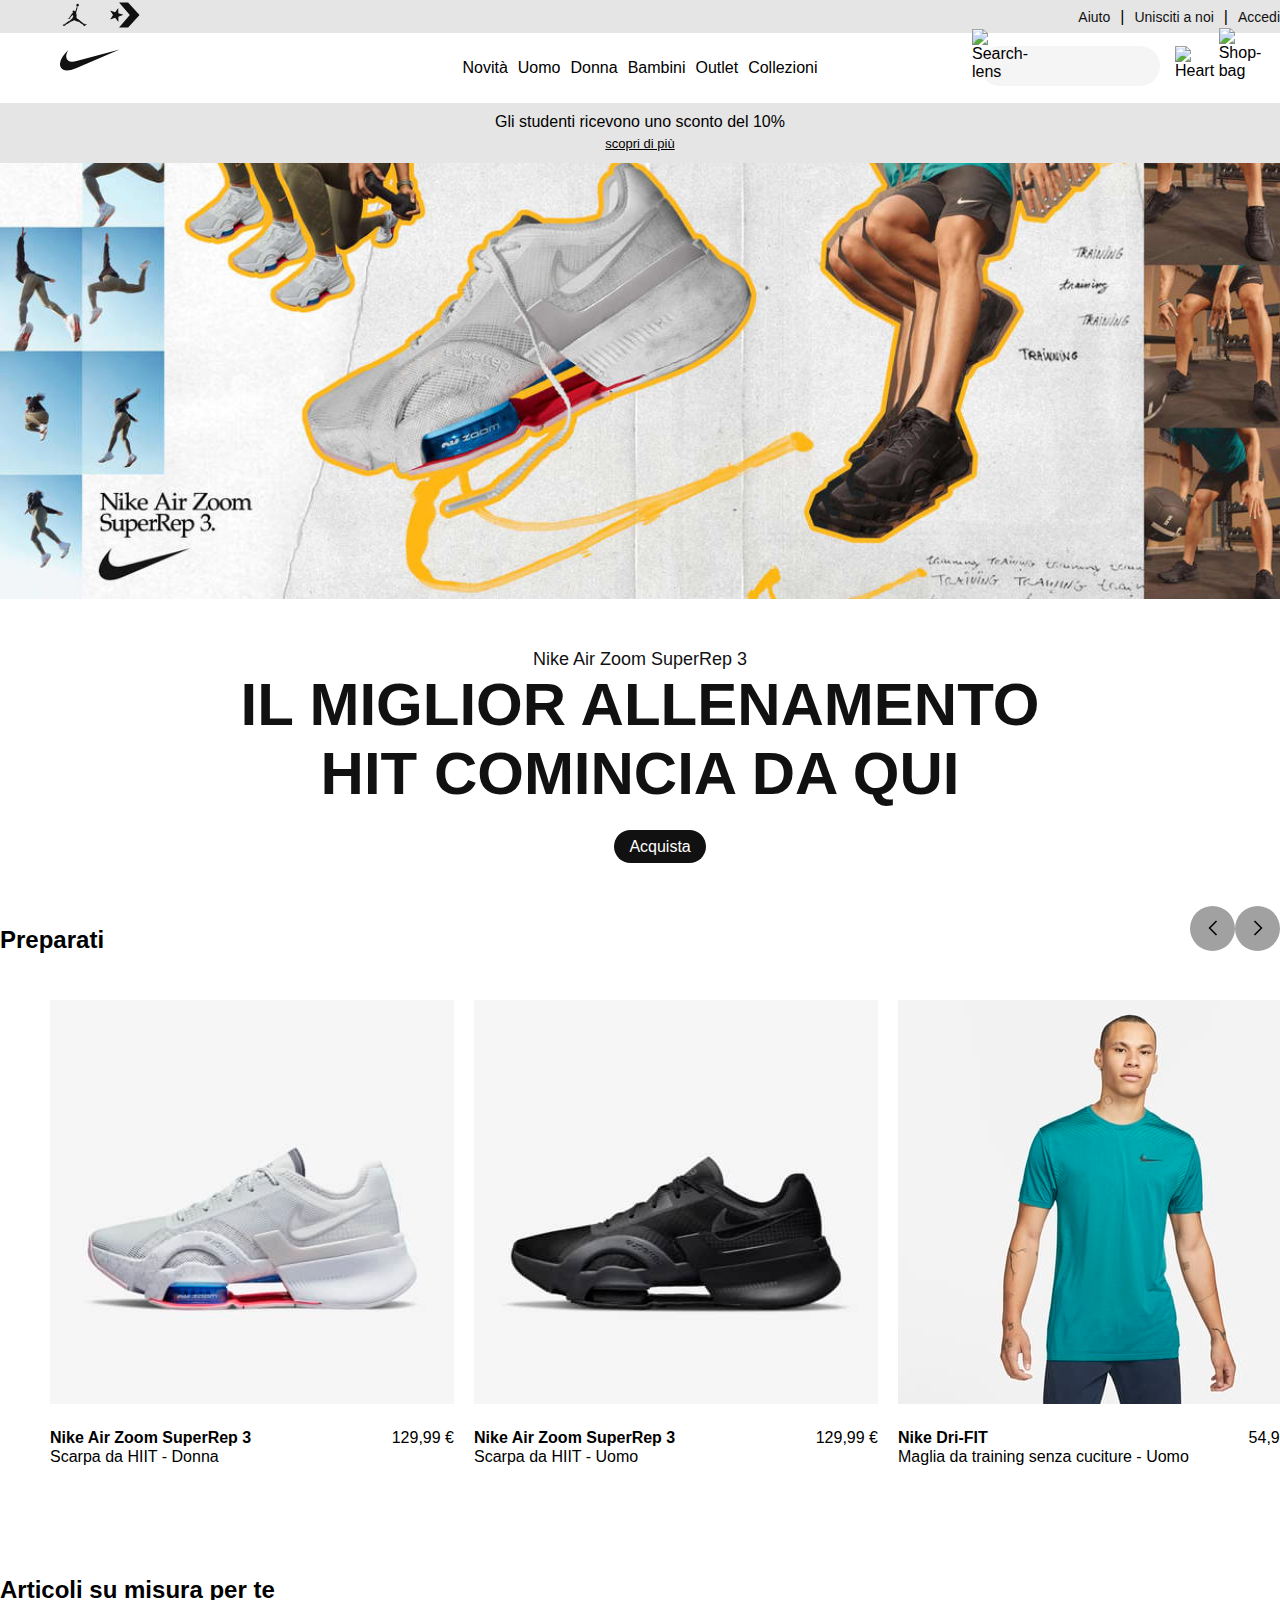
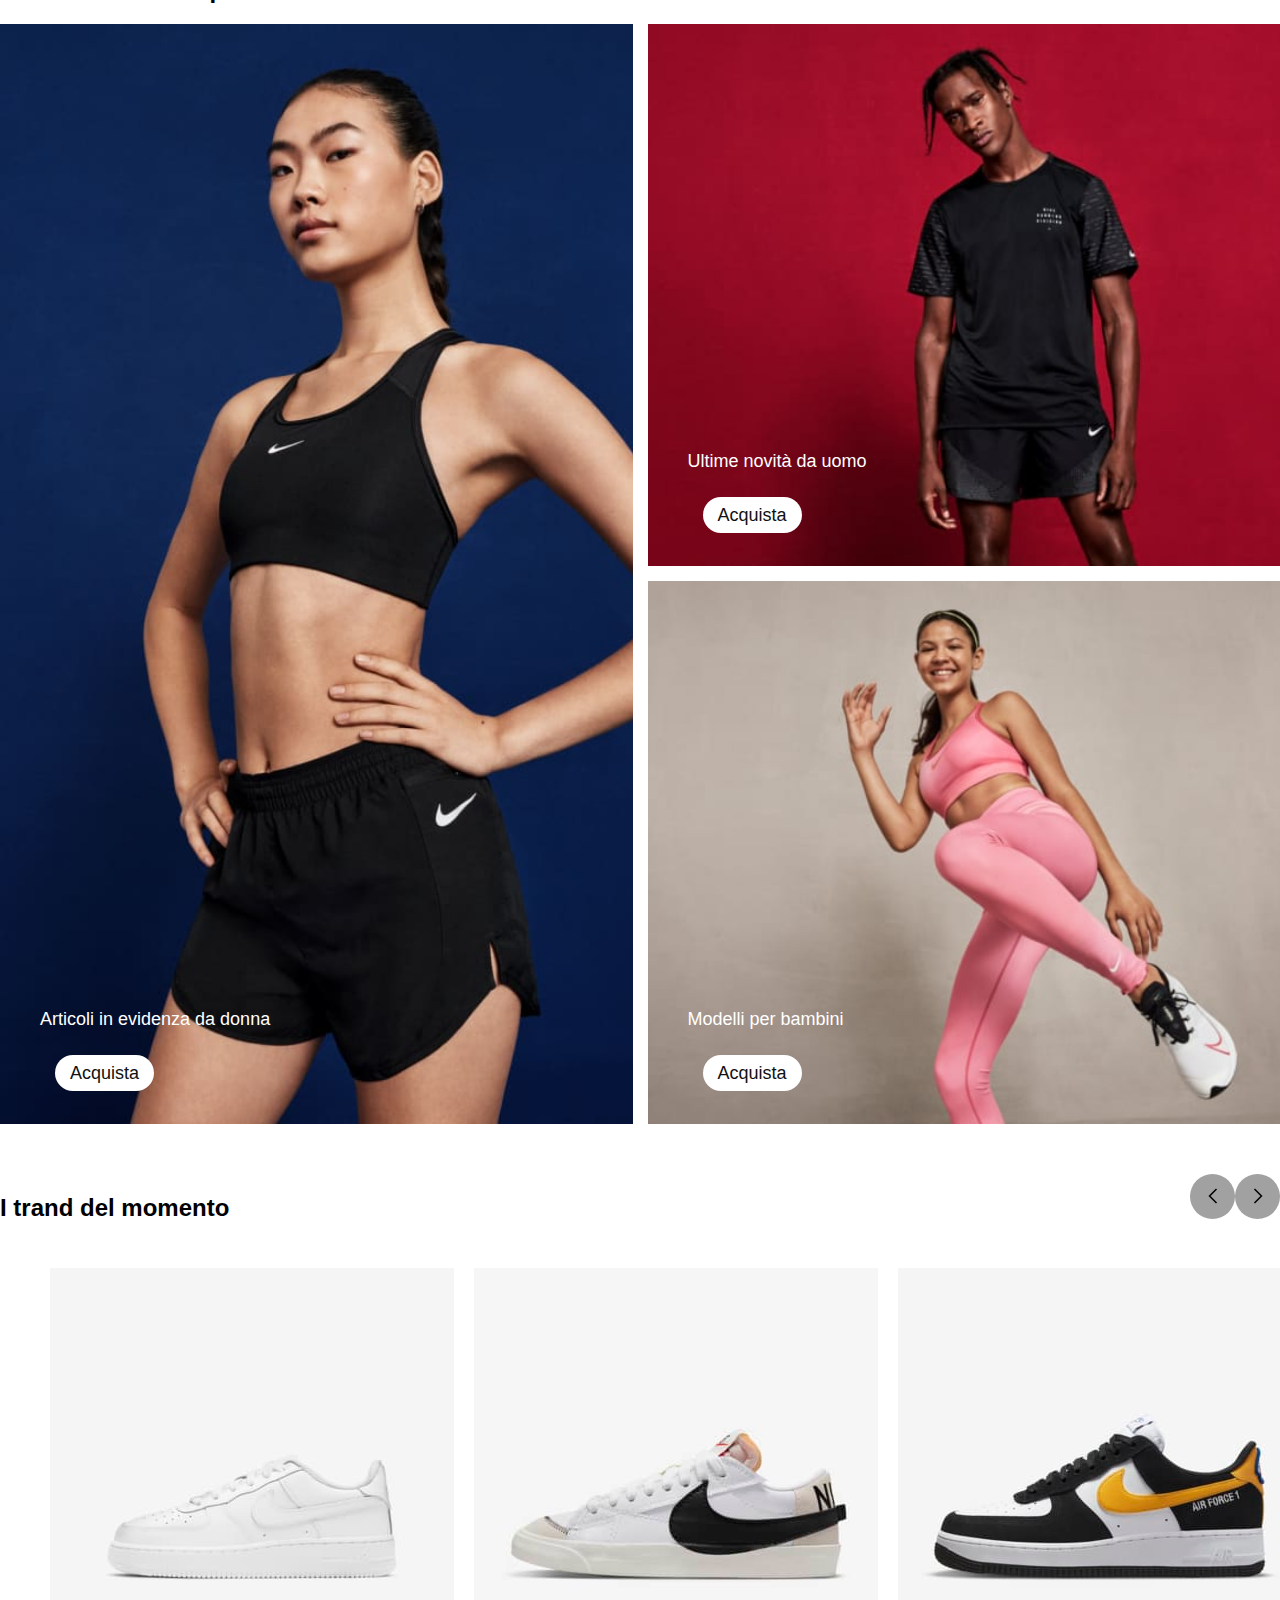
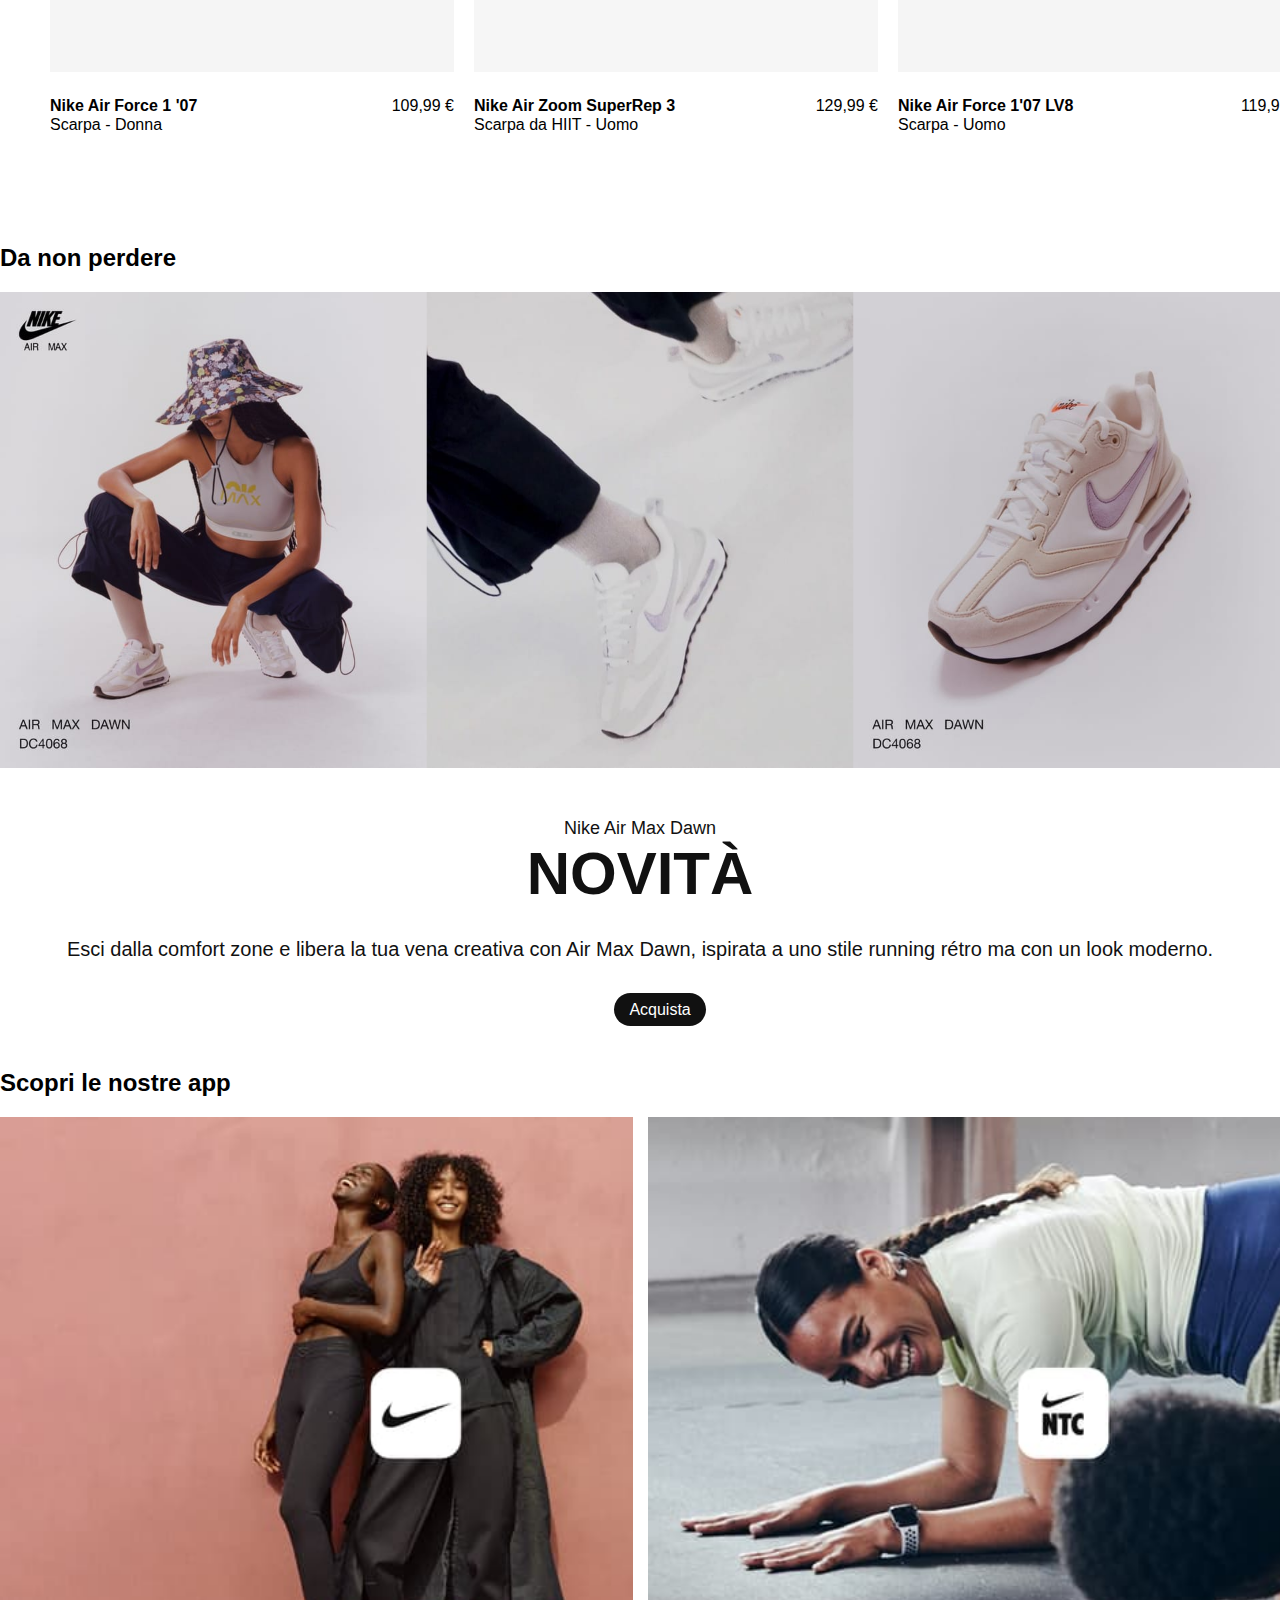
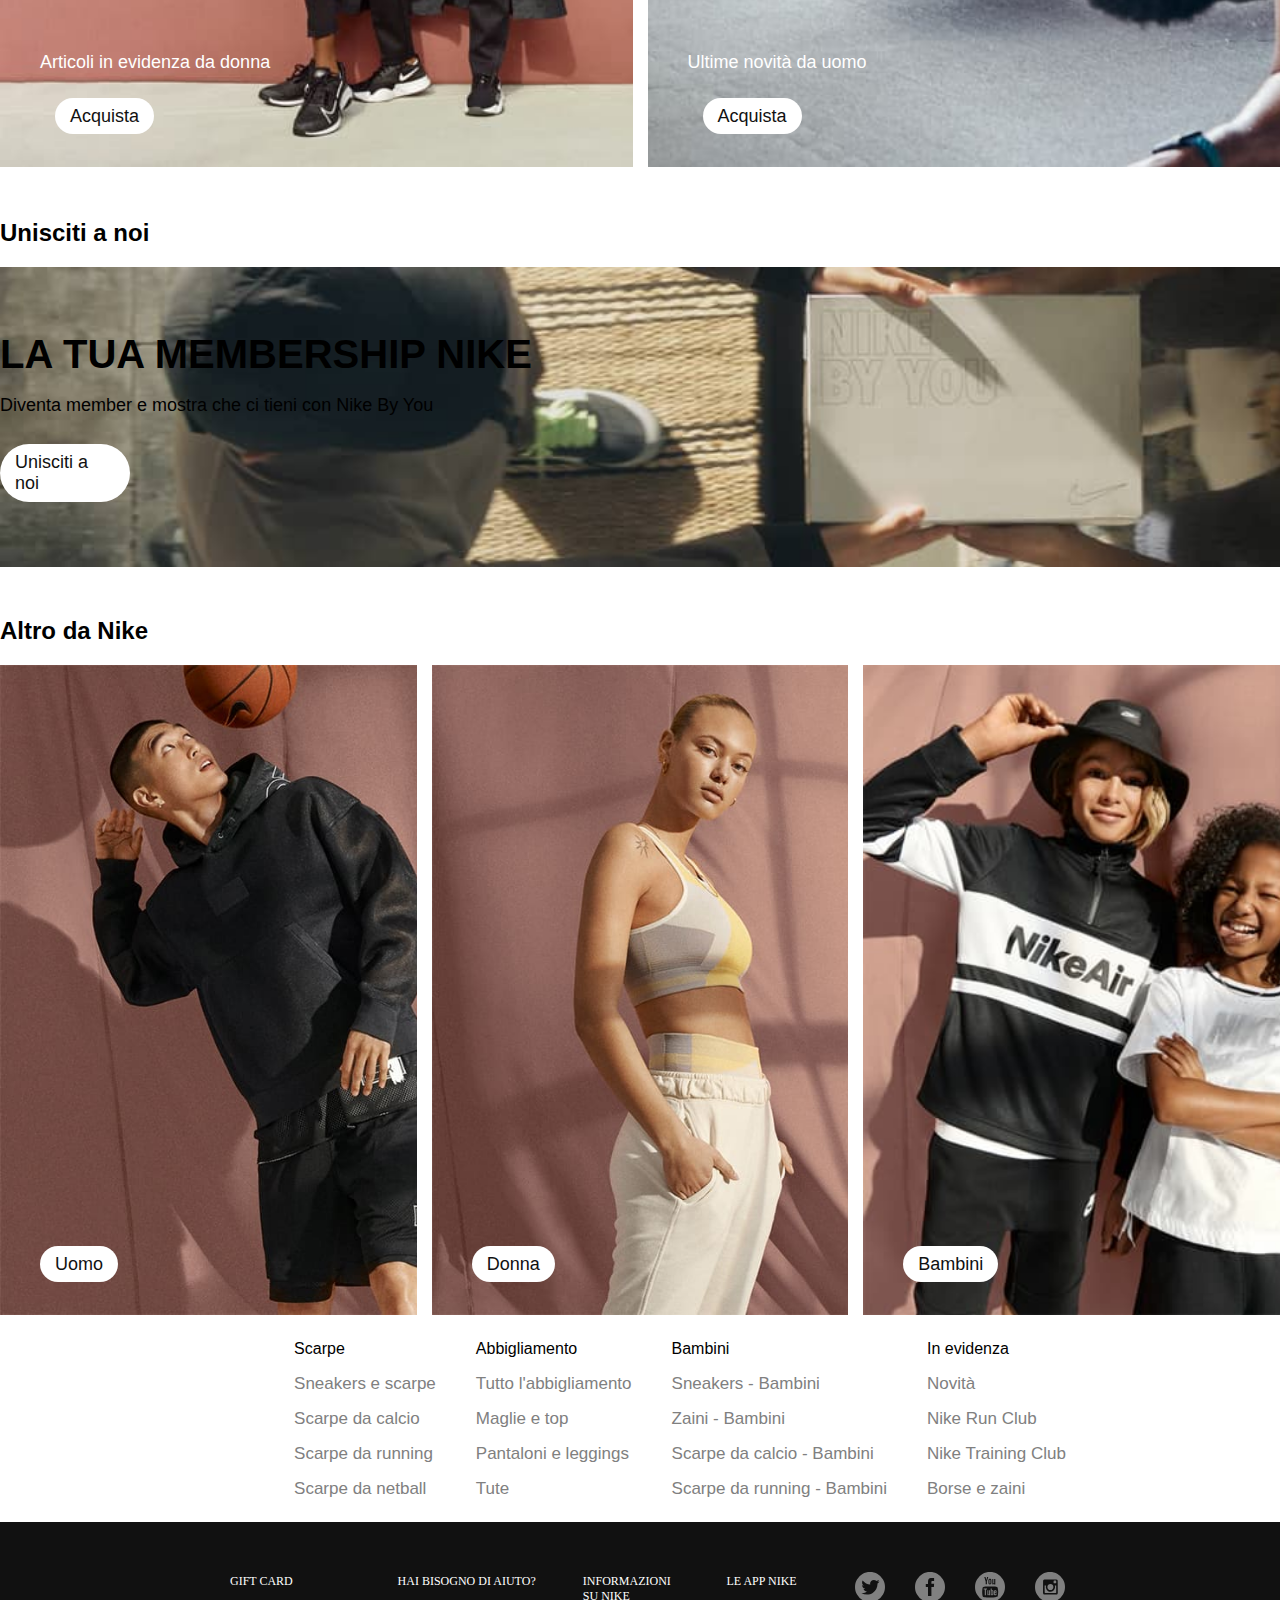
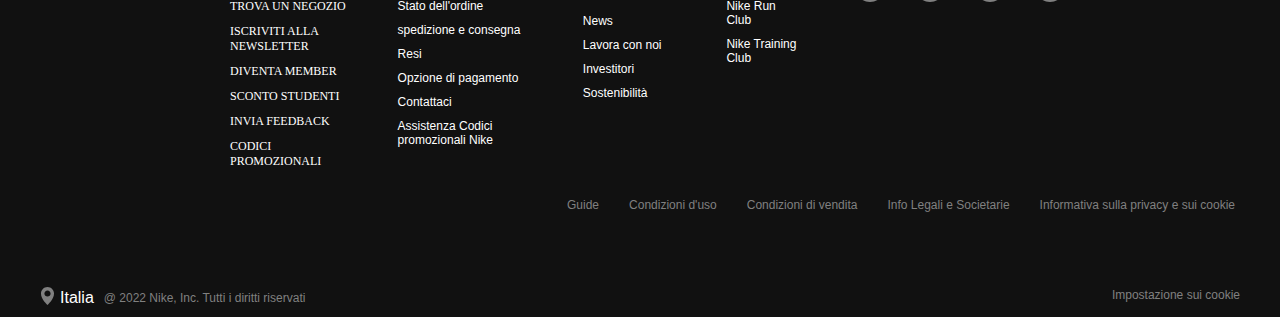
==== commit c766a8ea: "update" ====
--- a/home.html
+++ b/home.html
@@ -1433,7 +1433,7 @@
                     </ul>
                     <ul>
                         <li><a class="footer-first-ul" href="#">INFORMAZIONI SU NIKE</a></li>
-                        <li><a href="../NikeIT/news/news.html">News</a></li>
+                        <li><a href="../news/news.html">News</a></li>
                         <li><a href="#">Lavora con noi</a></li>
                         <li><a href="#">Investitori</a></li>
                         <li><a href="#">Sostenibilità</a></li>
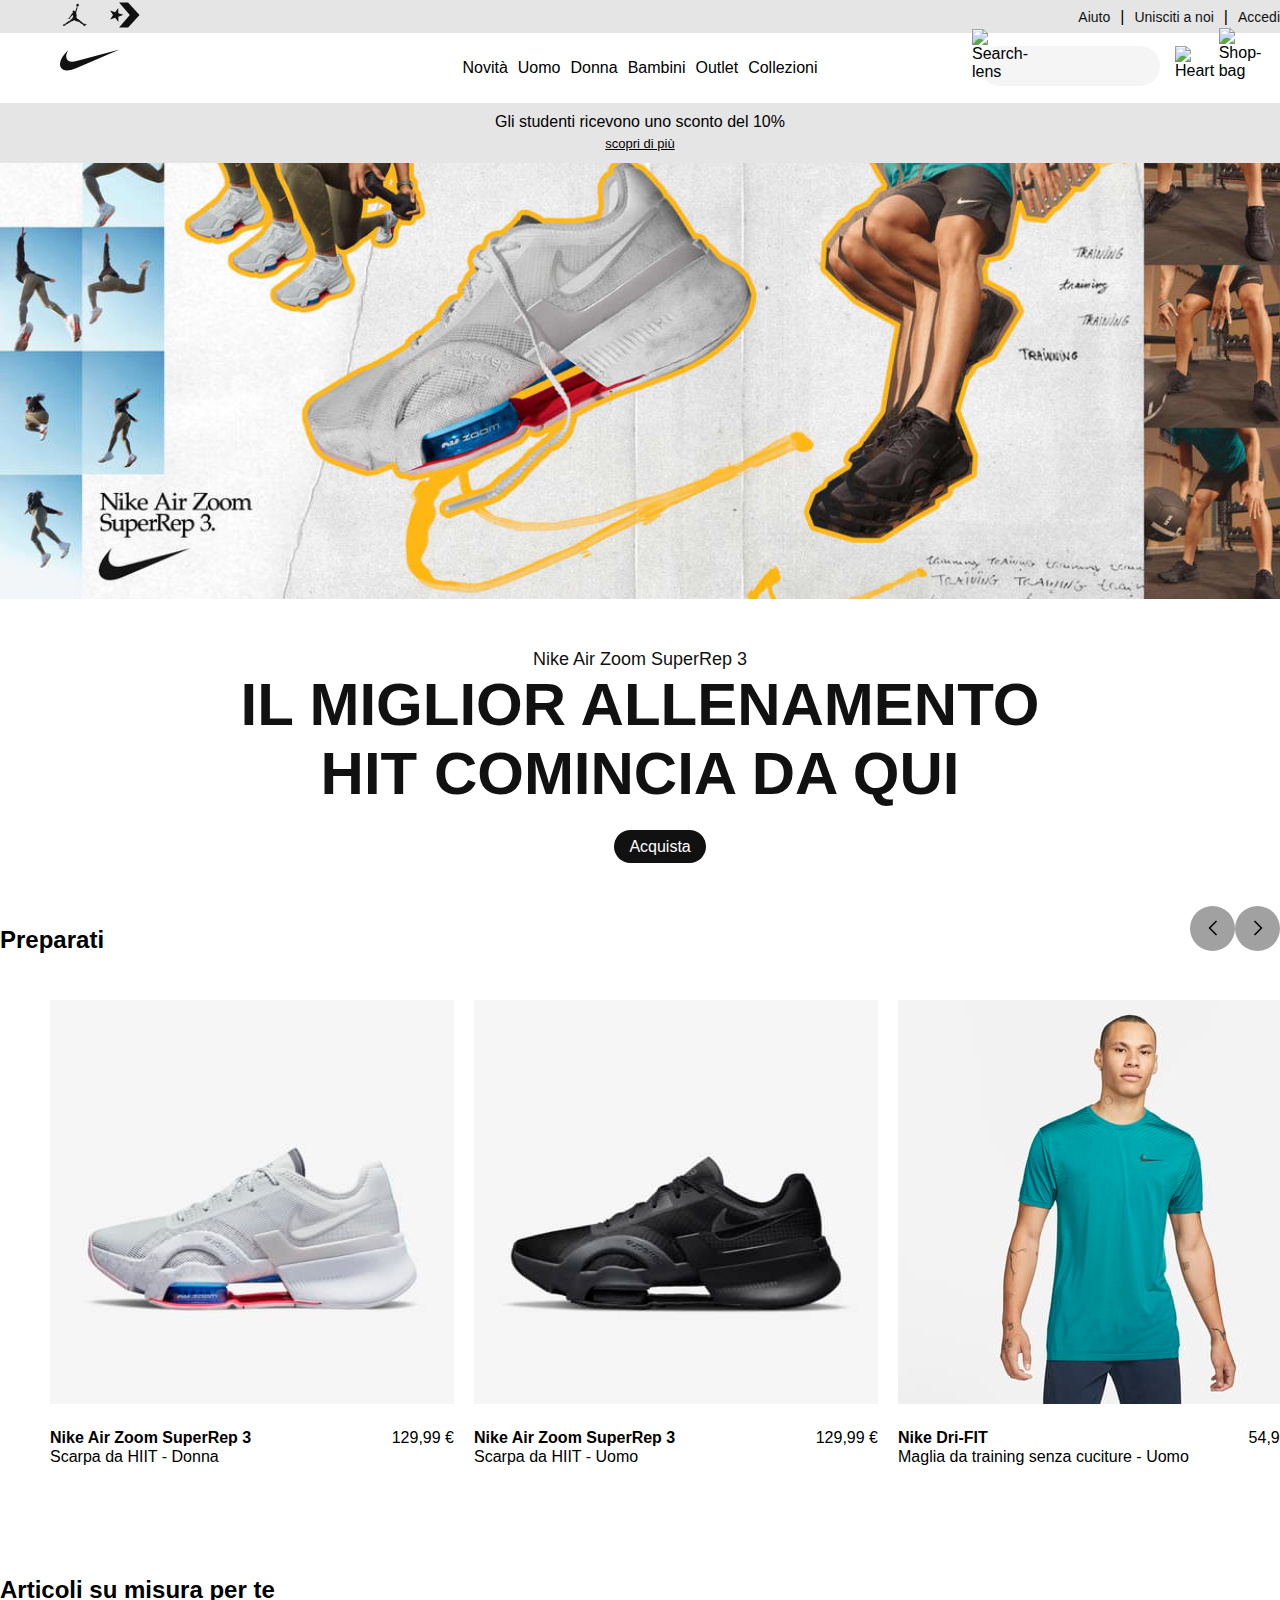
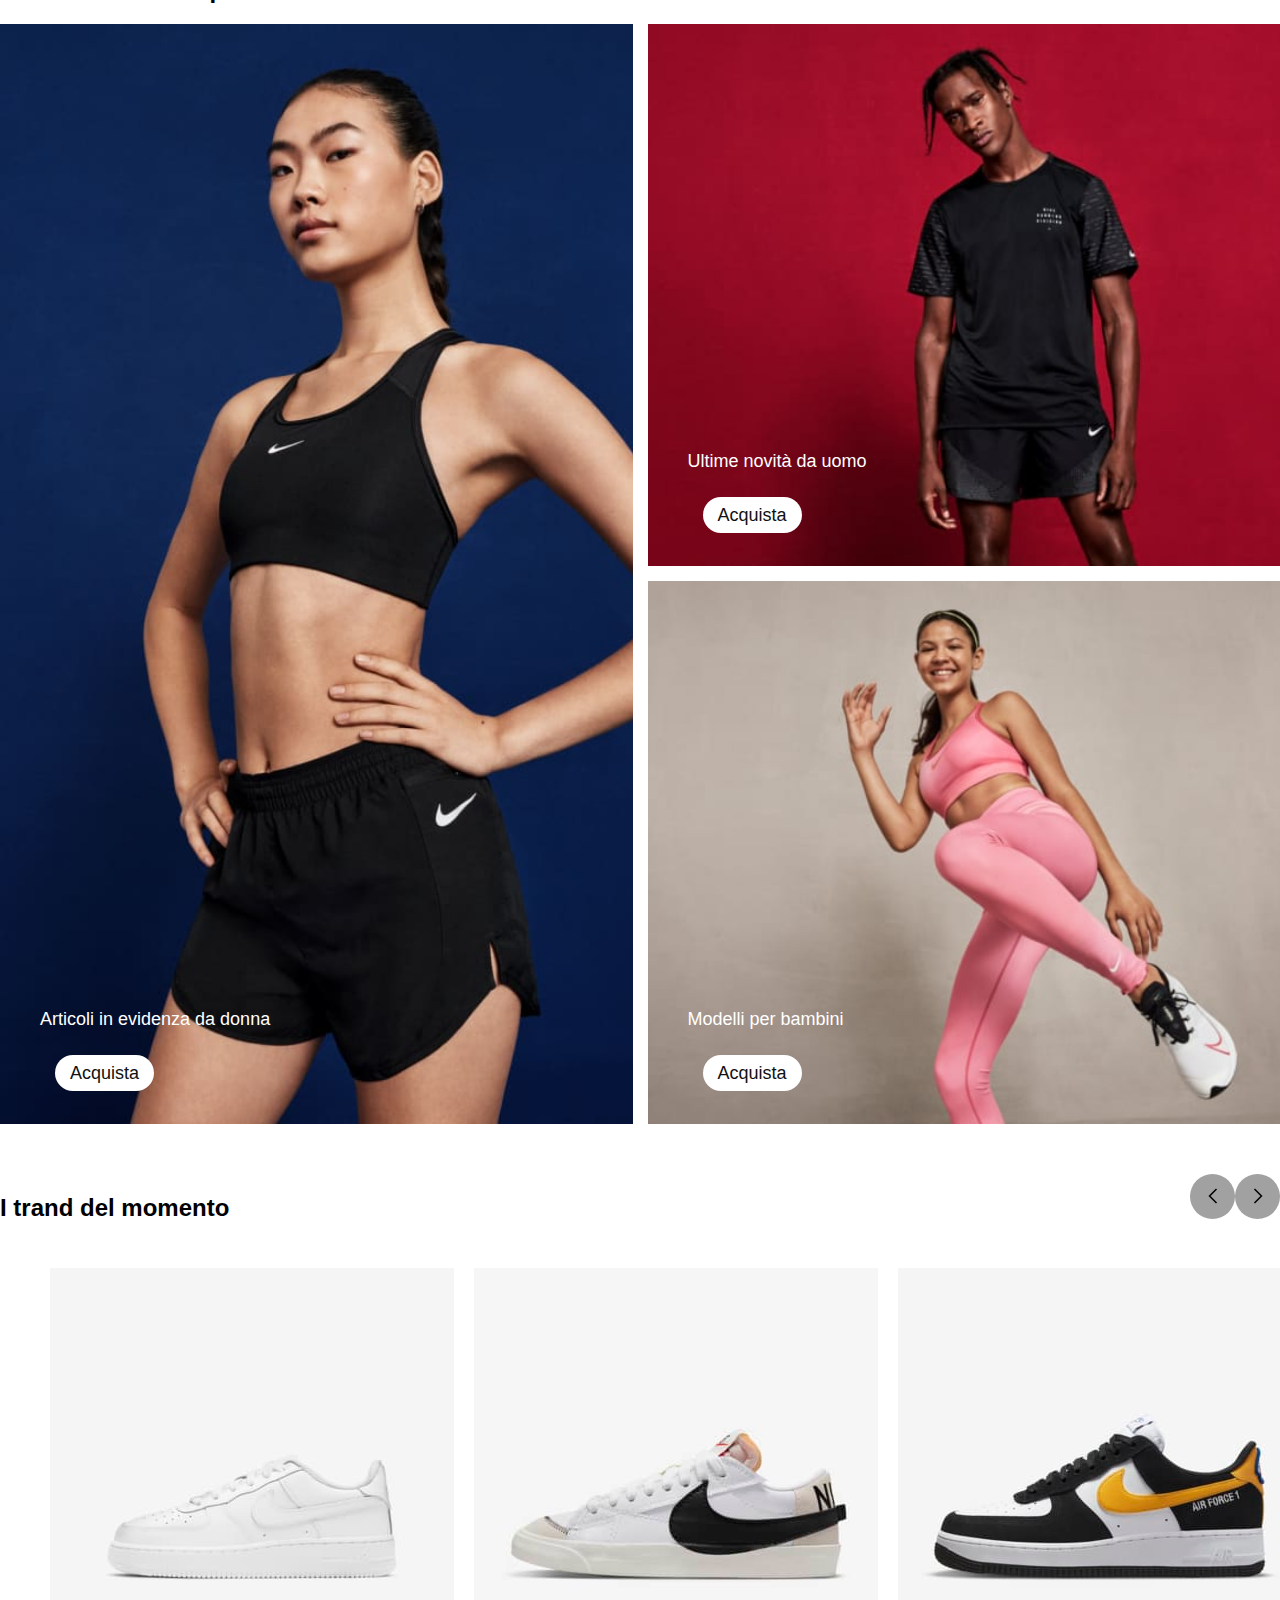
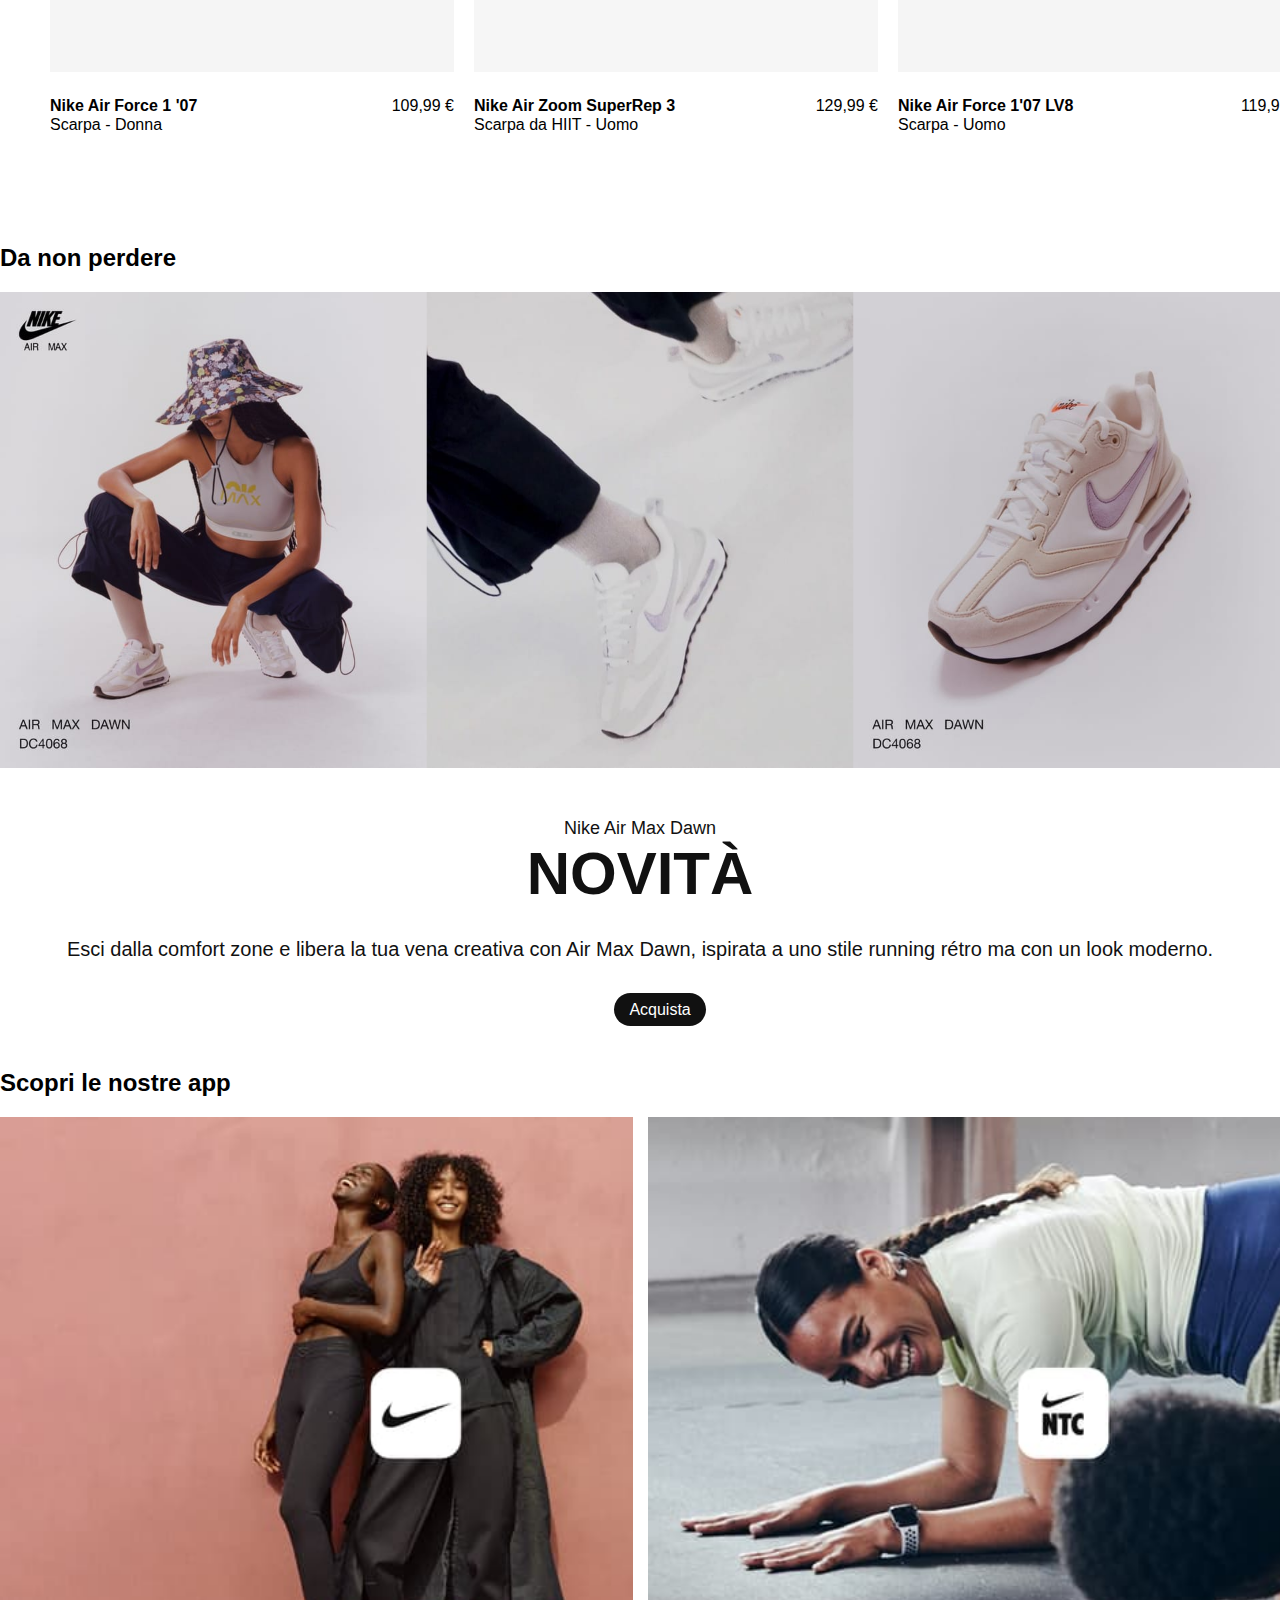
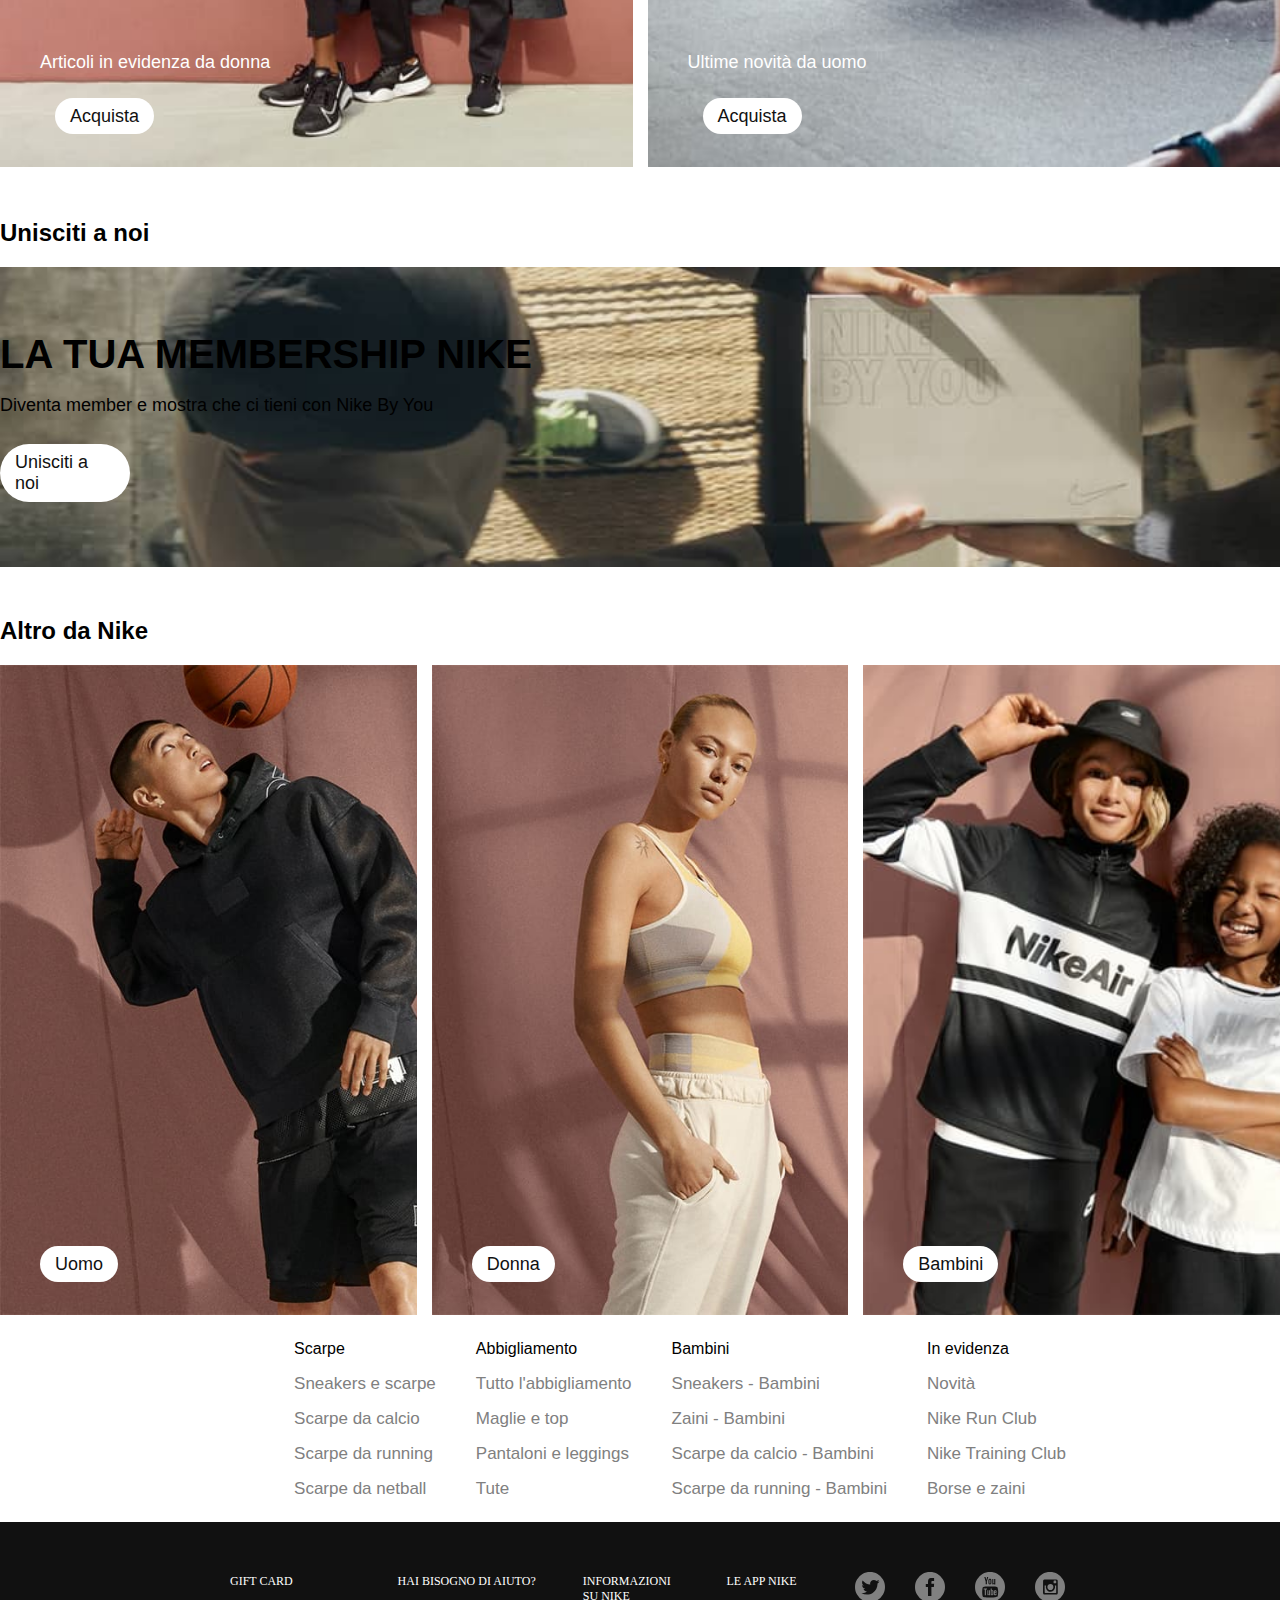
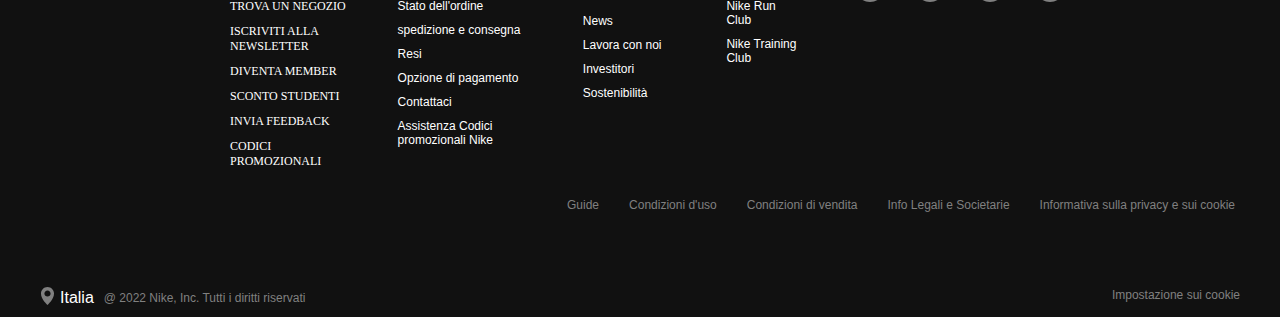
==== commit 098588a8: "homepage static complete" ====
--- a/home.html
+++ b/home.html
@@ -1433,7 +1433,7 @@
                     </ul>
                     <ul>
                         <li><a class="footer-first-ul" href="#">INFORMAZIONI SU NIKE</a></li>
-                        <li><a href="../news/news.html">News</a></li>
+                        <li><a href="../NikeIT/news/news.html">News</a></li>
                         <li><a href="#">Lavora con noi</a></li>
                         <li><a href="#">Investitori</a></li>
                         <li><a href="#">Sostenibilità</a></li>
